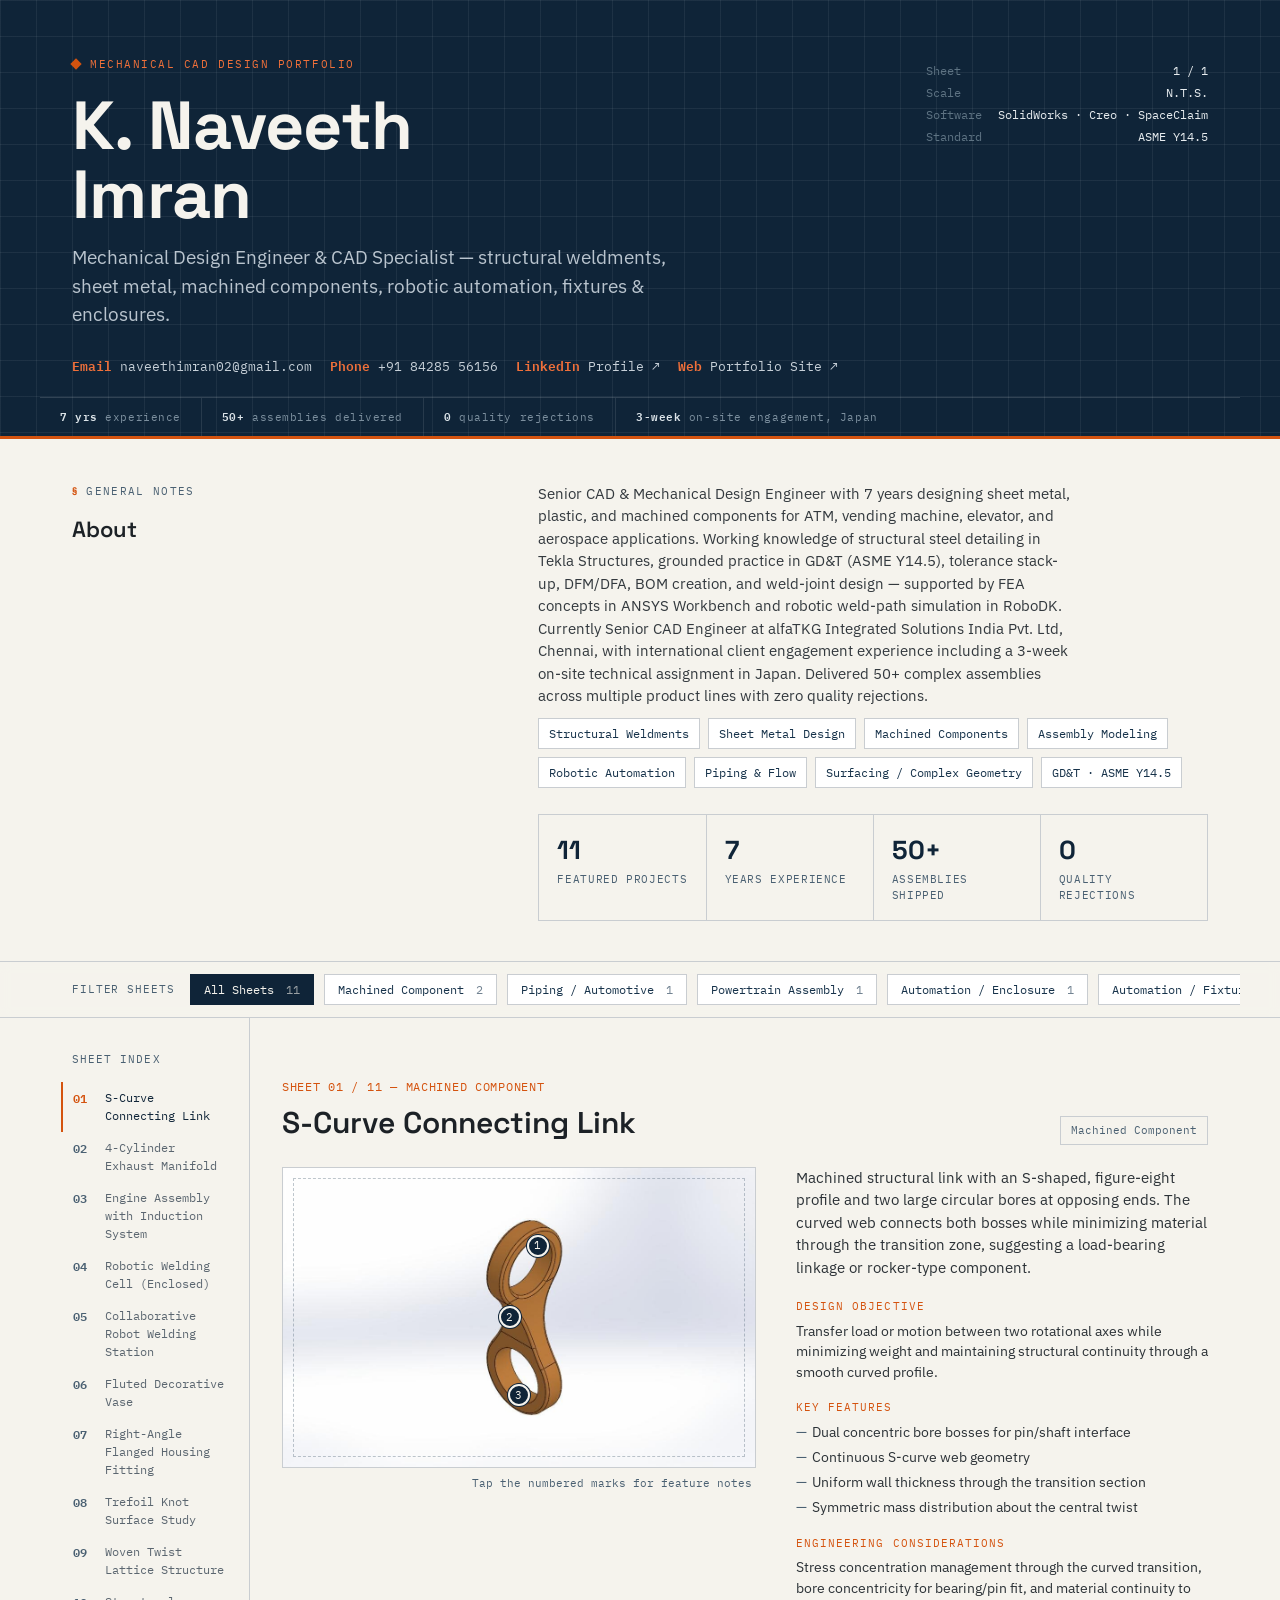
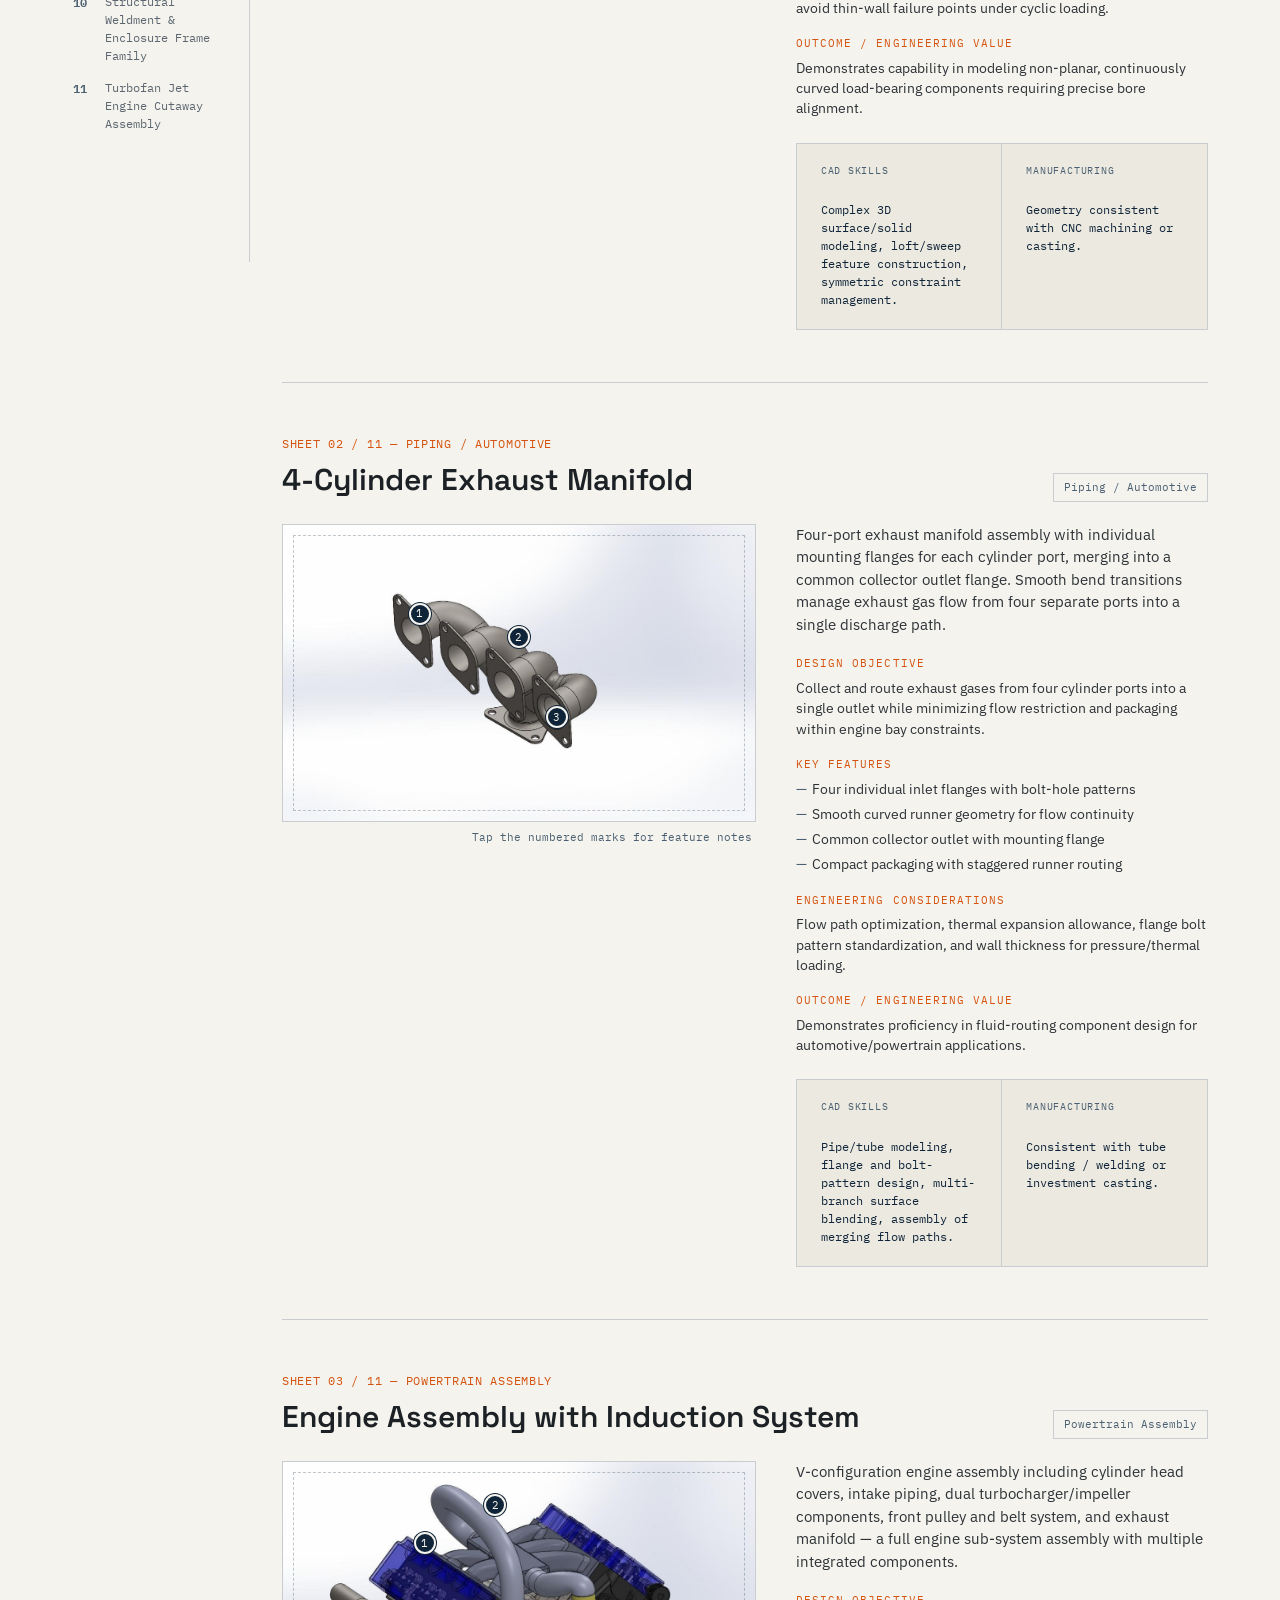
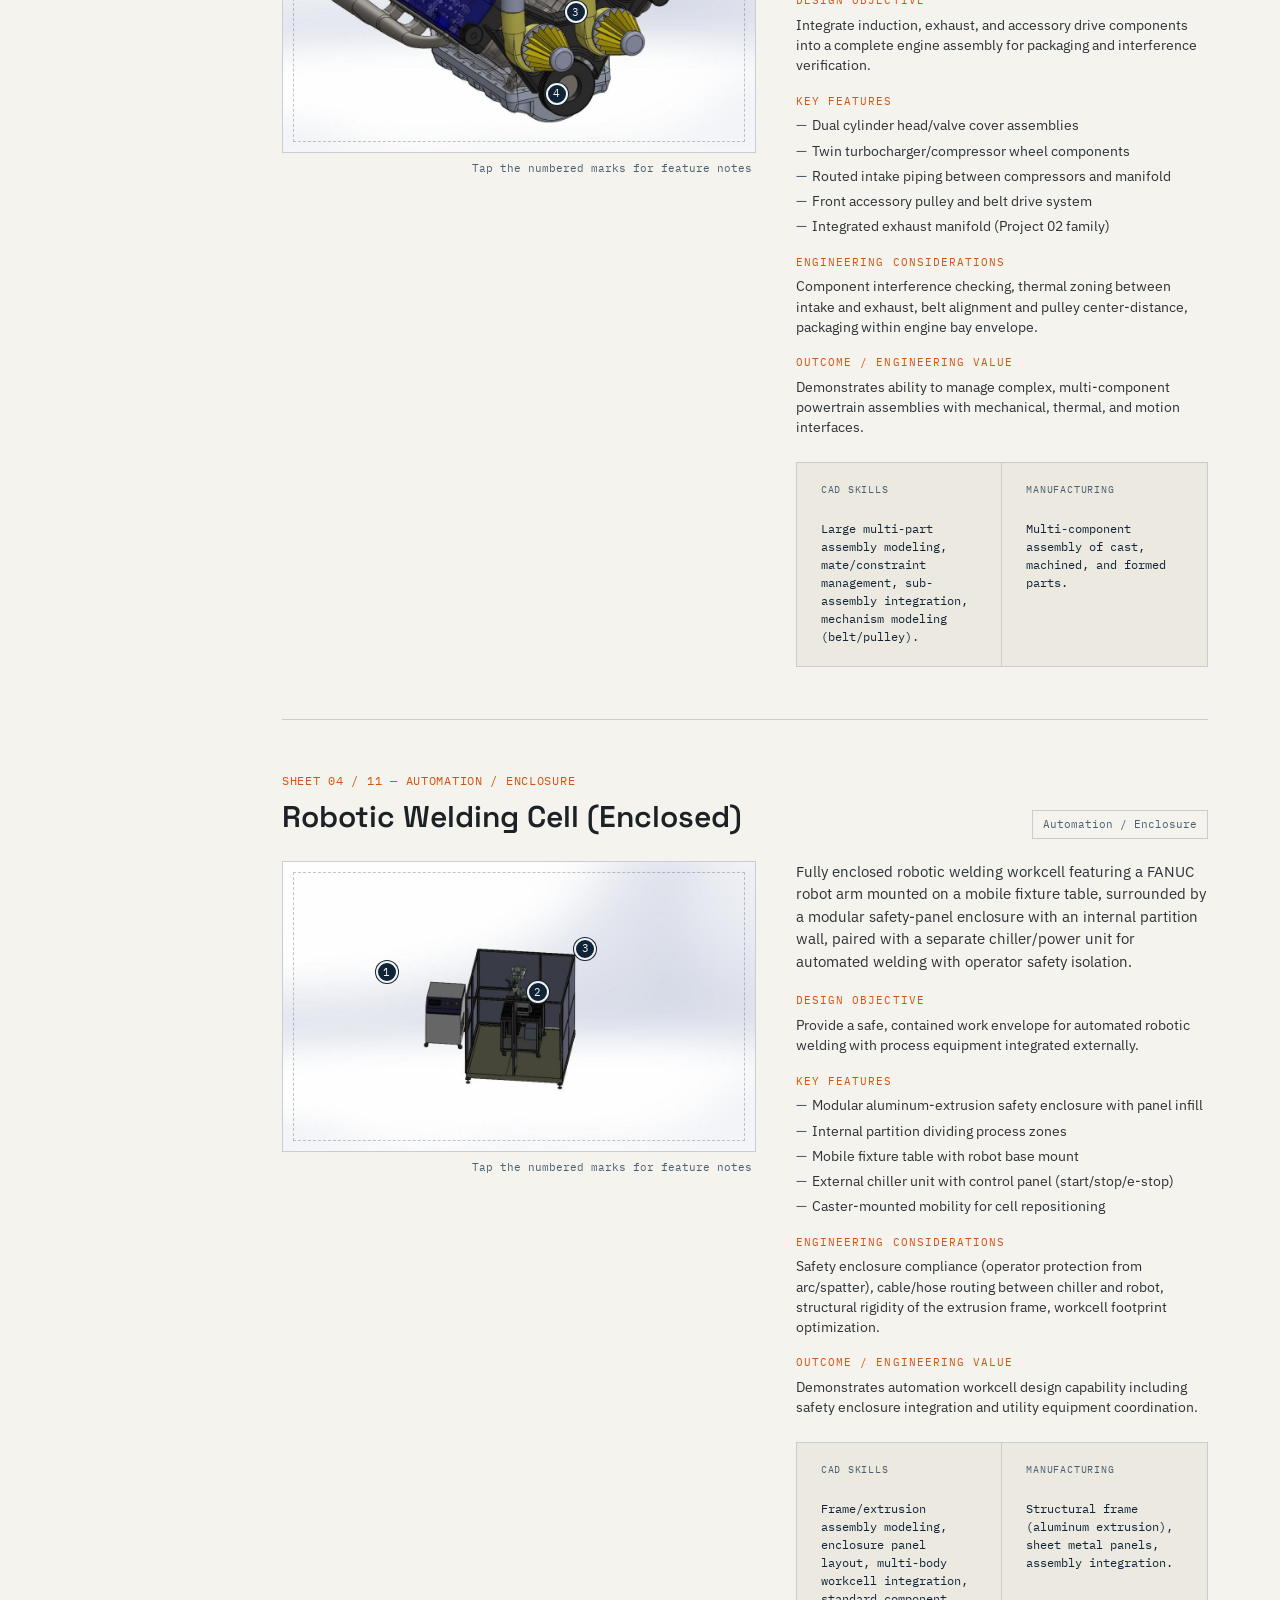
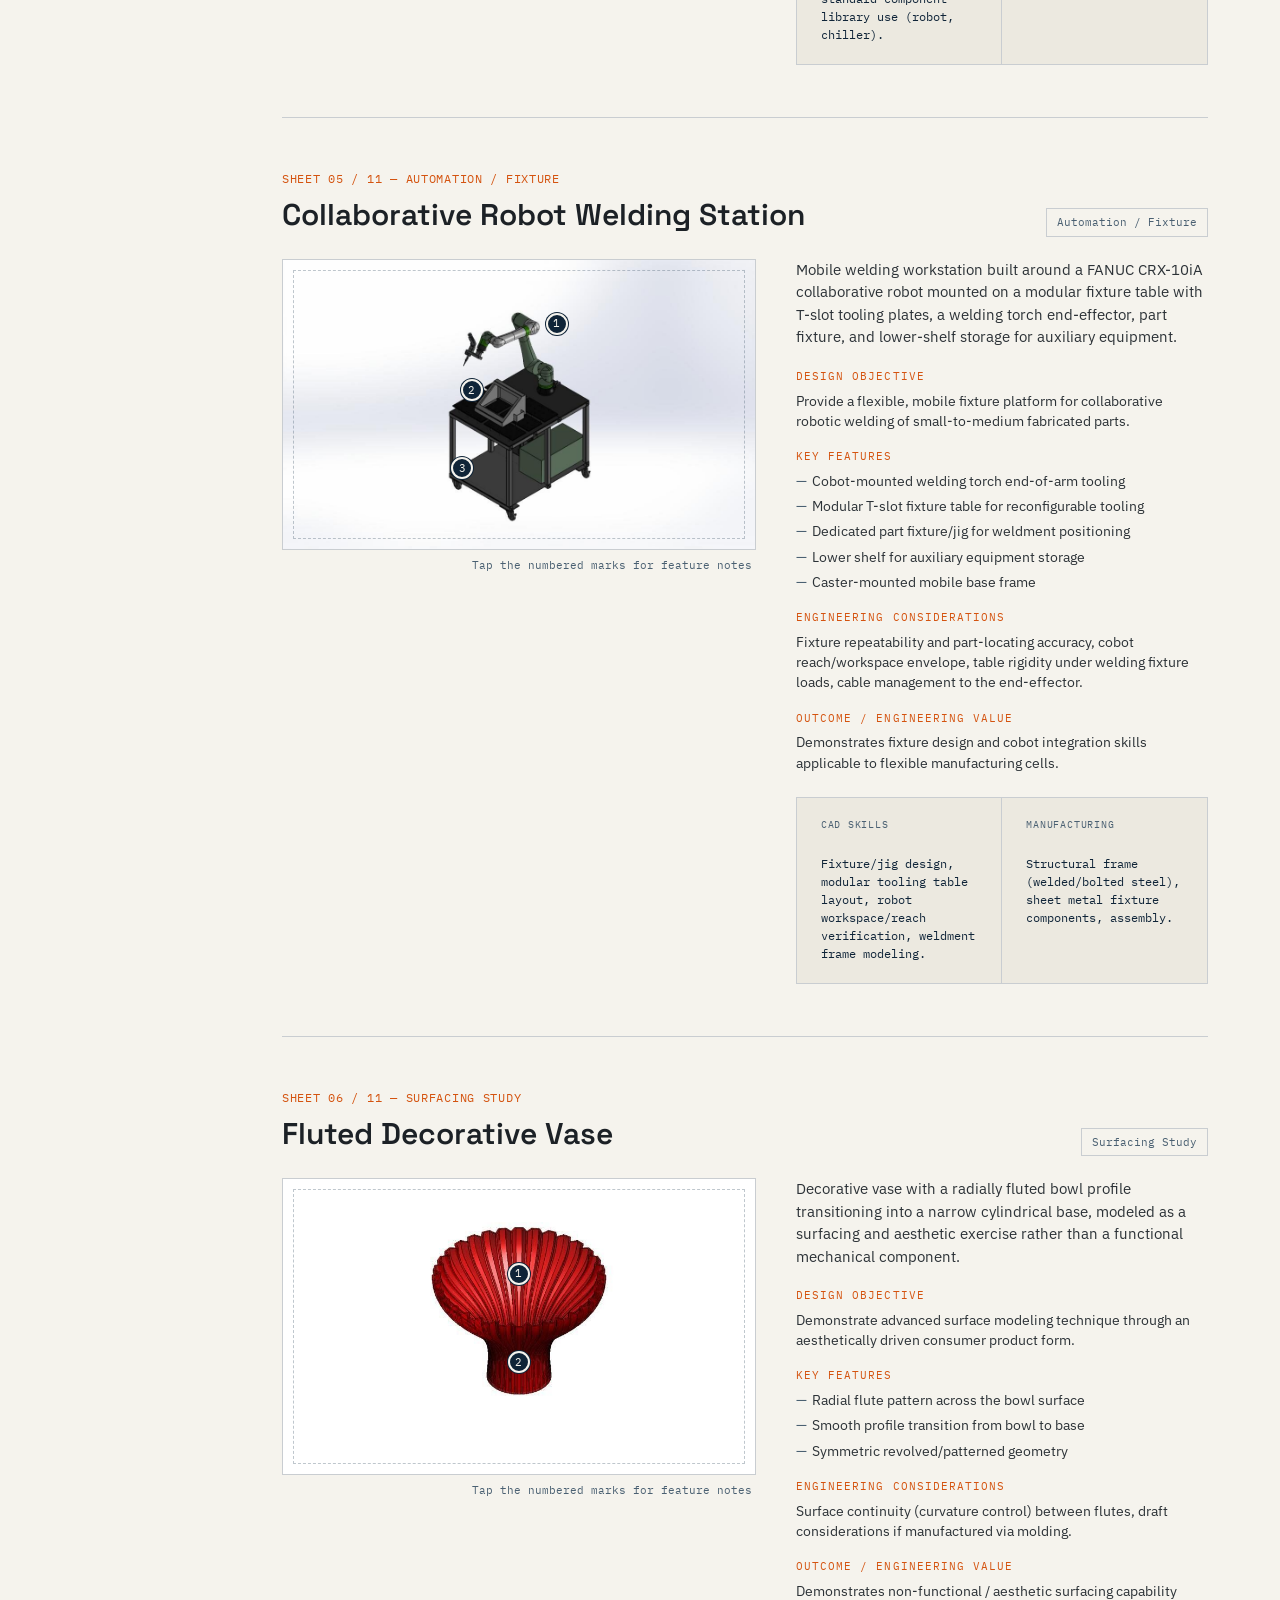
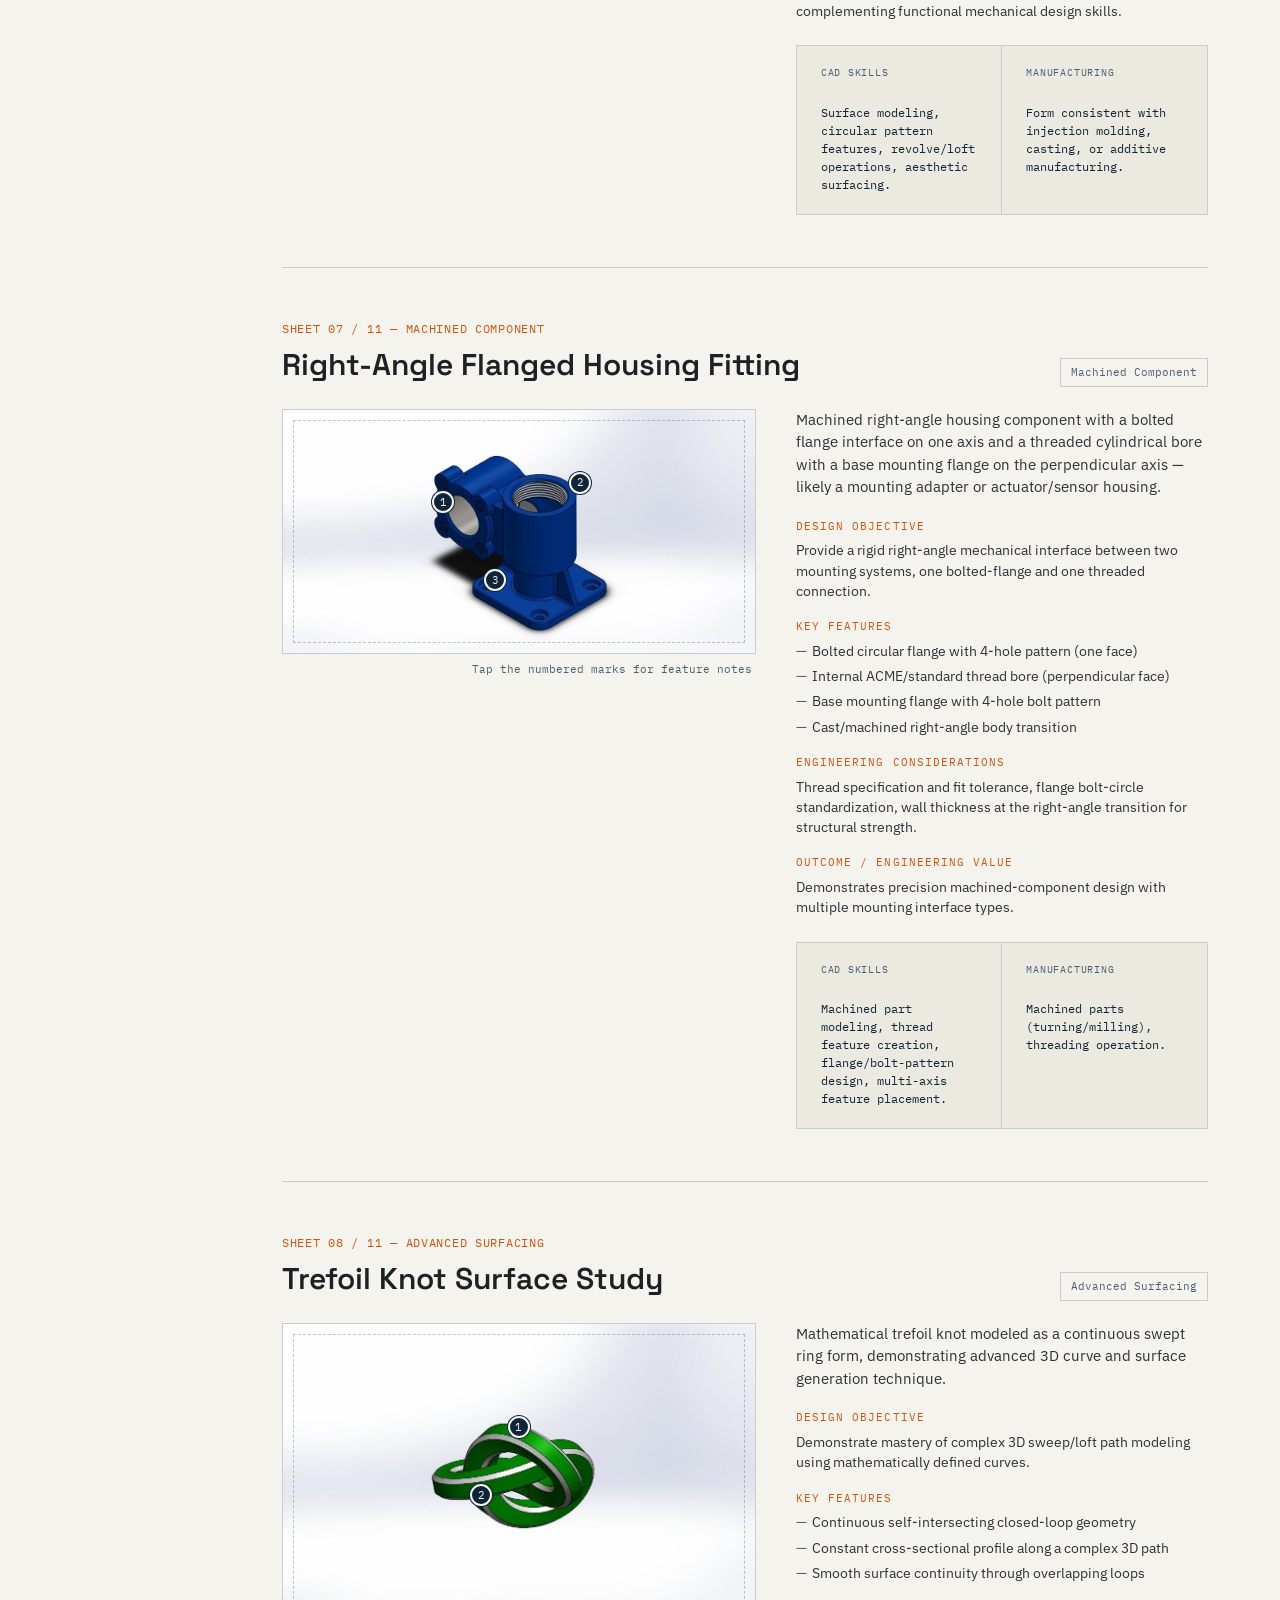
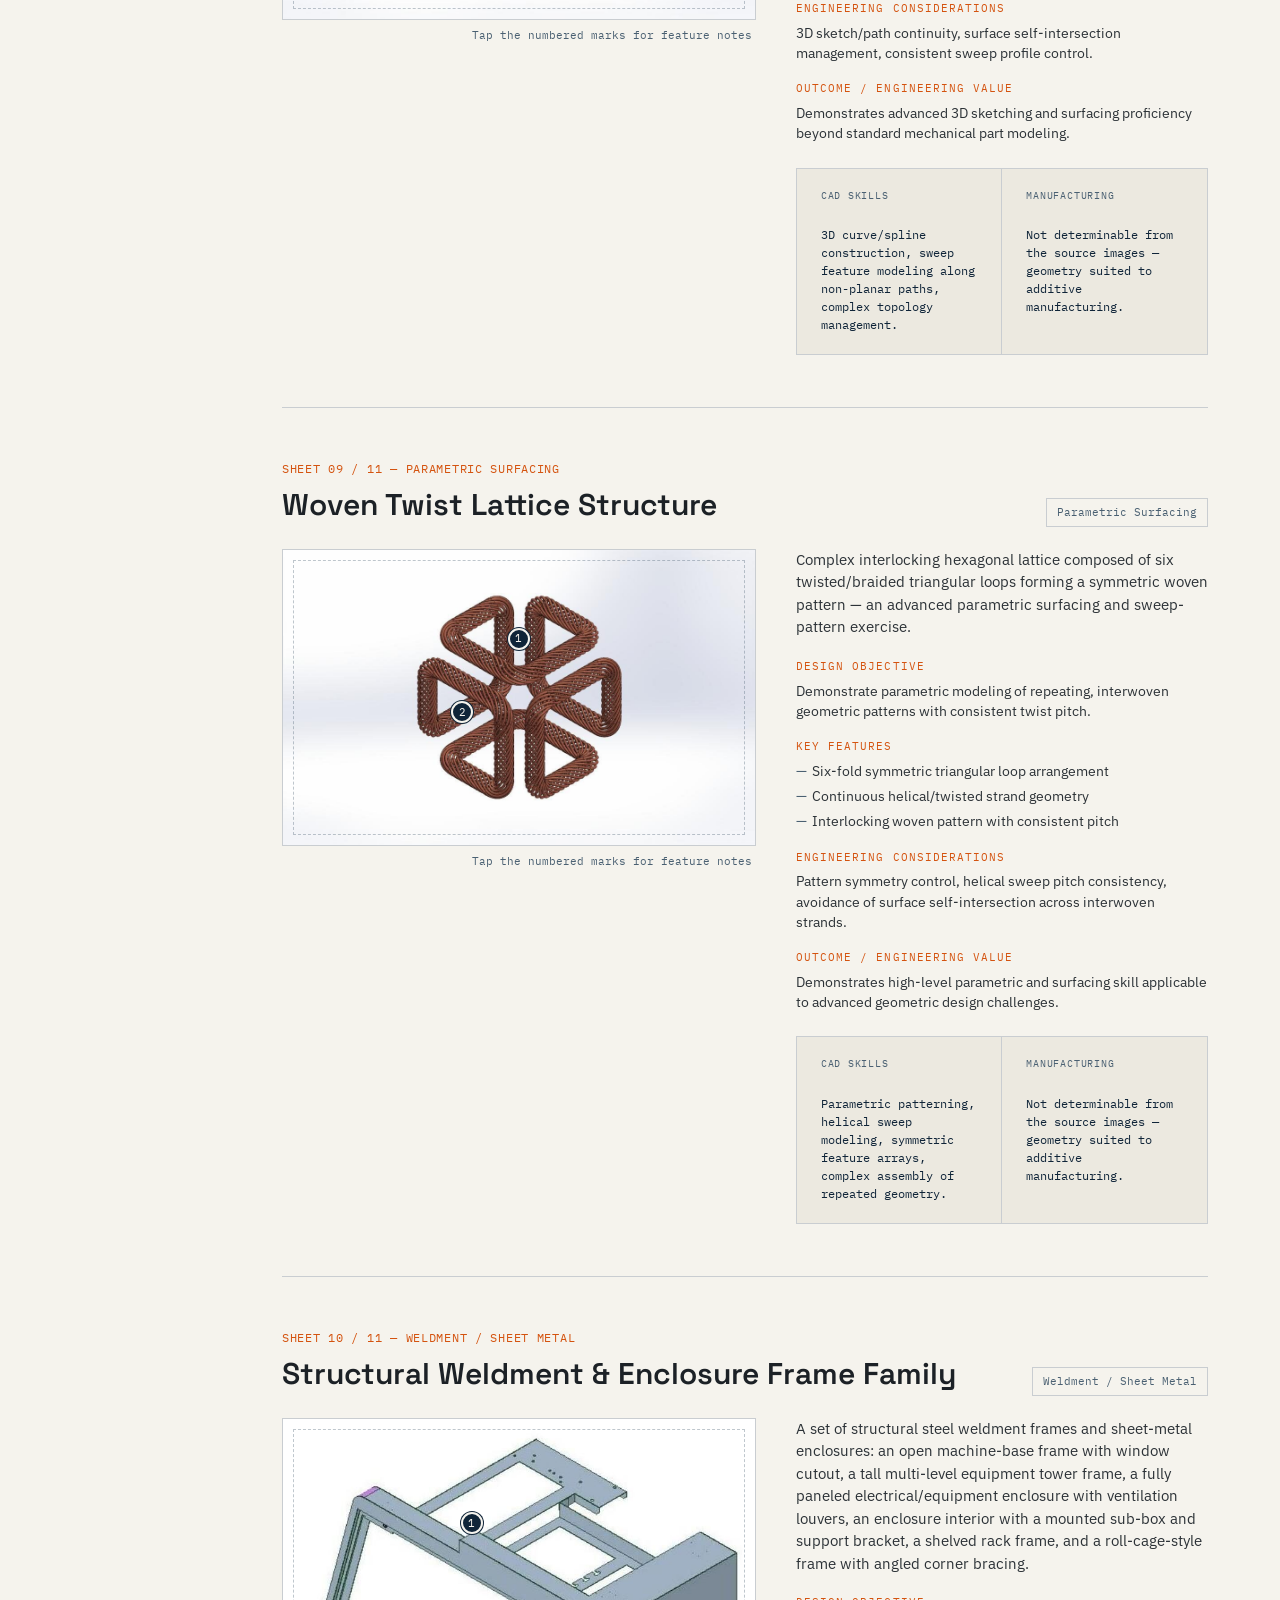
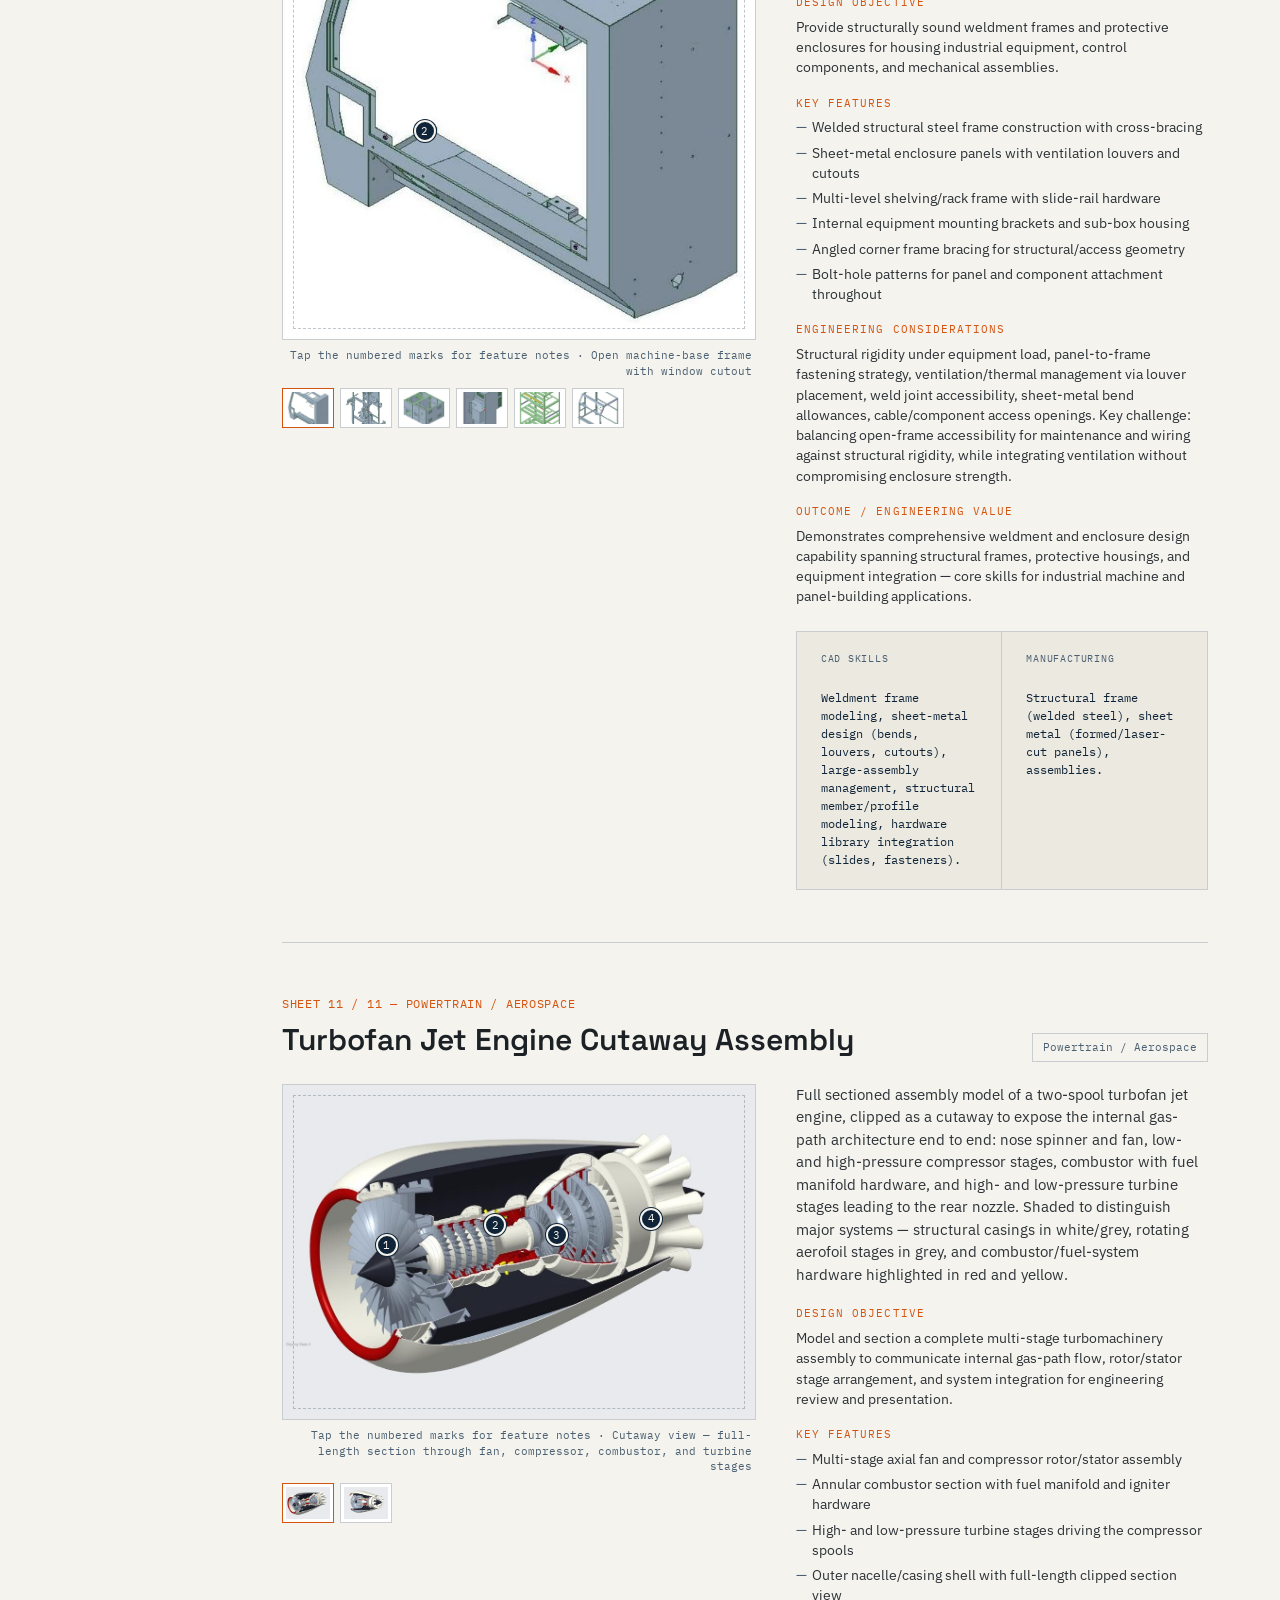
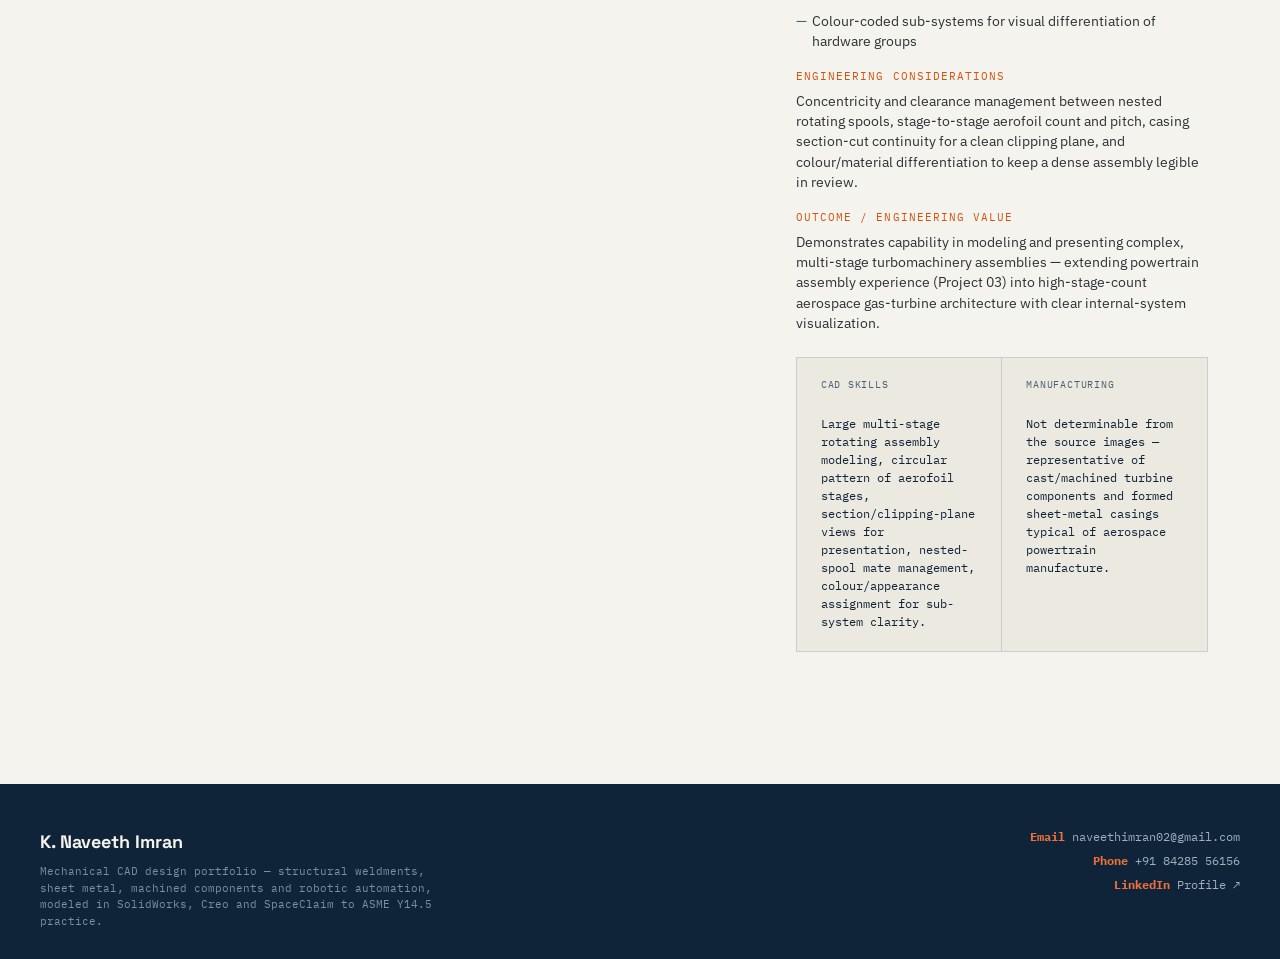
==== index.html @ 86871fe2 "test" ====
<!DOCTYPE html>
<html lang="en">
<head>
<meta charset="UTF-8">
<meta name="viewport" content="width=device-width, initial-scale=1.0">
<title>K. Naveeth Imran — Mechanical CAD Design Portfolio</title>
<link rel="preconnect" href="https://fonts.googleapis.com">
<link rel="preconnect" href="https://fonts.gstatic.com" crossorigin>
<link href="https://fonts.googleapis.com/css2?family=Space+Grotesk:wght@400;500;600;700&family=IBM+Plex+Sans:wght@400;500;600&family=IBM+Plex+Mono:wght@400;500;600&display=swap" rel="stylesheet">
<style>
:root{
  --navy:#0F2438;
  --navy-2:#16324A;
  --paper:#F5F3ED;
  --paper-2:#ECE9E0;
  --steel:#4A6072;
  --orange:#D4530F;
  --orange-2:#F0703A;
  --ink:#1C2126;
  --grid:#C9CDD1;
  --grid-dark:rgba(224,232,240,0.10);
  --white:#FFFFFF;
  --display: 'Space Grotesk', sans-serif;
  --body: 'IBM Plex Sans', sans-serif;
  --mono: 'IBM Plex Mono', monospace;
}
*{box-sizing:border-box;margin:0;padding:0;}
html{scroll-behavior:smooth;}
@media (prefers-reduced-motion: reduce){
  html{scroll-behavior:auto;}
  *{animation-duration:0.001ms !important; animation-iteration-count:1 !important; transition-duration:0.001ms !important;}
}
body{
  font-family:var(--body);
  background:var(--paper);
  color:var(--ink);
  line-height:1.5;
  -webkit-font-smoothing:antialiased;
}
a{color:inherit;}
img{display:block;max-width:100%;}
:focus-visible{outline:2px solid var(--orange);outline-offset:2px;}

/* ---------- utility ---------- */
.mono{font-family:var(--mono);}
.wrap{max-width:1200px;margin:0 auto;padding:0 32px;}
@media (max-width:640px){.wrap{padding:0 18px;}}

/* ---------- top title block ---------- */
.titleblock{
  background:var(--navy);
  color:var(--paper);
  position:relative;
  overflow:hidden;
  border-bottom:3px solid var(--orange);
}
.titleblock::before{
  content:"";
  position:absolute;inset:0;
  background-image:
    linear-gradient(var(--grid-dark) 1px, transparent 1px),
    linear-gradient(90deg, var(--grid-dark) 1px, transparent 1px);
  background-size:36px 36px;
  opacity:0.7;
  pointer-events:none;
}
.titleblock-inner{
  position:relative;
  padding:56px 32px 0;
  max-width:1200px;
  margin:0 auto;
}
.tb-top{
  display:flex;
  justify-content:space-between;
  align-items:flex-start;
  gap:24px;
  flex-wrap:wrap;
}
.tb-eyebrow{
  font-family:var(--mono);
  font-size:11px;
  letter-spacing:0.14em;
  text-transform:uppercase;
  color:var(--orange-2);
  margin-bottom:18px;
  display:flex;
  align-items:center;
  gap:10px;
}
.tb-eyebrow::before{
  content:"";
  width:8px;height:8px;
  background:var(--orange);
  display:inline-block;
  transform:rotate(45deg);
}
.tb-name{
  font-family:var(--display);
  font-weight:700;
  font-size:clamp(38px, 6vw, 68px);
  line-height:1.02;
  letter-spacing:-0.01em;
}
.tb-role{
  font-family:var(--body);
  font-size:clamp(15px,2vw,19px);
  color:#B9C4CE;
  margin-top:14px;
  max-width:640px;
}
.tb-meta{
  font-family:var(--mono);
  font-size:12px;
  color:#8FA1AF;
  display:grid;
  grid-template-columns:auto auto;
  gap:4px 16px;
  padding-top:6px;
  min-width:230px;
}
.tb-meta dt{color:#5E7383;}
.tb-meta dd{color:#E7ECEF;text-align:right;}
.tb-contacts{
  display:flex;
  gap:18px;
  flex-wrap:wrap;
  margin-top:28px;
  font-family:var(--mono);
  font-size:12.5px;
  color:#C7D0D8;
  padding-bottom:22px;
}
.tb-contacts span{white-space:nowrap;}
.tb-contacts b{color:var(--orange-2);font-weight:600;}

.tb-strip{
  position:relative;
  border-top:1px solid rgba(255,255,255,0.14);
  display:flex;
  font-family:var(--mono);
  font-size:11px;
  letter-spacing:0.05em;
  color:#7C8F9E;
}
.tb-strip div{
  padding:10px 20px;
  border-right:1px solid rgba(255,255,255,0.1);
}
.tb-strip div:last-child{border-right:none;}
.tb-strip b{color:#DCE4E9;font-weight:600;}
@media (max-width:640px){
  .tb-strip{flex-wrap:wrap;}
  .tb-strip div{width:50%;border-right:none;border-bottom:1px solid rgba(255,255,255,0.1);padding:10px 0 10px 20px;}
}
@media (max-width:640px){
  .tb-top{flex-direction:column;}
  .tb-meta{grid-template-columns:auto 1fr;min-width:0;width:100%;}
}

/* ---------- about / summary sheet ---------- */
.summary{
  background:var(--paper);
  border-bottom:1px solid var(--grid);
  position:relative;
}
.summary-inner{
  max-width:1200px;margin:0 auto;padding:44px 32px 40px;
  display:grid;
  grid-template-columns:1fr 1.6fr;
  gap:48px;
}
@media (max-width:840px){.summary-inner{grid-template-columns:1fr;gap:24px;}}
.sheet-label{
  font-family:var(--mono);
  font-size:11px;
  letter-spacing:0.12em;
  text-transform:uppercase;
  color:var(--steel);
  display:flex;align-items:center;gap:8px;
  margin-bottom:14px;
}
.sheet-label::before{content:"§";color:var(--orange);font-weight:700;font-family:var(--display);}
.summary h2{
  font-family:var(--display);
  font-size:22px;
  font-weight:600;
  margin-bottom:2px;
}
.summary p{
  color:#33393E;
  font-size:15px;
  max-width:60ch;
}
.stats-strip{
  display:grid;
  grid-template-columns:repeat(4,1fr);
  gap:1px;
  background:var(--grid);
  border:1px solid var(--grid);
  margin-top:26px;
}
@media (max-width:640px){.stats-strip{grid-template-columns:repeat(2,1fr);}}
.stat{
  background:var(--paper);
  padding:16px 18px;
}
.stat .num{
  font-family:var(--display);
  font-size:26px;
  font-weight:700;
  color:var(--navy);
}
.stat .lbl{
  font-family:var(--mono);
  font-size:10.5px;
  letter-spacing:0.06em;
  text-transform:uppercase;
  color:var(--steel);
  margin-top:2px;
}

/* ---------- skills index ---------- */
.skillset{
  display:flex;flex-wrap:wrap;gap:8px;
  margin-top:10px;
}
.skillset span{
  font-family:var(--mono);
  font-size:11.5px;
  padding:6px 10px;
  border:1px solid var(--grid);
  color:var(--navy-2);
  background:var(--white);
}

/* ---------- filter / index rail ---------- */
.indexbar{
  position:sticky;
  top:0;
  z-index:50;
  background:rgba(245,243,237,0.92);
  backdrop-filter:blur(6px);
  border-bottom:1px solid var(--grid);
}
.indexbar-inner{
  max-width:1200px;margin:0 auto;padding:12px 32px;
  display:flex;align-items:center;gap:10px;
  overflow-x:auto;
  scrollbar-width:none;
}
.indexbar-inner::-webkit-scrollbar{display:none;}
.filter-label{
  font-family:var(--mono);font-size:11px;color:var(--steel);
  letter-spacing:0.08em;text-transform:uppercase;
  white-space:nowrap;padding-right:6px;
}
.chip{
  font-family:var(--mono);
  font-size:12px;
  padding:7px 13px;
  border:1px solid var(--grid);
  background:var(--white);
  color:var(--navy-2);
  cursor:pointer;
  white-space:nowrap;
  transition:background 0.15s, color 0.15s, border-color 0.15s;
}
.chip:hover{border-color:var(--steel);}
.chip.active{
  background:var(--navy);
  color:var(--paper);
  border-color:var(--navy);
}
.chip .n{opacity:0.6;margin-left:5px;}

/* ---------- sheet index nav (side, desktop) ---------- */
.layout{
  max-width:1200px;margin:0 auto;
  display:grid;
  grid-template-columns:210px 1fr;
  gap:0;
  align-items:start;
}
@media (max-width:900px){.layout{grid-template-columns:1fr;}}
.railnav{
  position:sticky;
  top:56px;
  padding:34px 20px 40px 32px;
  border-right:1px solid var(--grid);
  height:calc(100vh - 56px);
  overflow-y:auto;
}
@media (max-width:900px){.railnav{display:none;}}
.railnav-title{
  font-family:var(--mono);font-size:10.5px;color:var(--steel);
  letter-spacing:0.1em;text-transform:uppercase;margin-bottom:14px;
}
.railnav a{
  display:flex;gap:10px;
  font-family:var(--mono);
  font-size:12px;
  color:#5B6670;
  padding:7px 0;
  text-decoration:none;
  border-left:2px solid transparent;
  padding-left:10px;
  margin-left:-11px;
  transition:color 0.15s, border-color 0.15s;
}
.railnav a b{color:var(--steel);font-weight:600;min-width:22px;}
.railnav a:hover, .railnav a.active{
  color:var(--navy);
  border-left-color:var(--orange);
}
.railnav a.active b{color:var(--orange);}

/* ---------- project sheets ---------- */
.sheets{padding:8px 32px 80px;}
@media (max-width:640px){.sheets{padding:8px 18px 60px;}}
.sheet{
  padding:52px 0;
  border-bottom:1px solid var(--grid);
  scroll-margin-top:70px;
}
.sheet:last-child{border-bottom:none;}
.sheet-head{
  display:flex;
  justify-content:space-between;
  align-items:flex-end;
  gap:20px;
  margin-bottom:22px;
  flex-wrap:wrap;
}
.sheet-num{
  font-family:var(--mono);
  font-size:12px;
  color:var(--orange);
  letter-spacing:0.06em;
}
.sheet-title{
  font-family:var(--display);
  font-weight:600;
  font-size:clamp(22px,3vw,30px);
  margin-top:4px;
}
.sheet-cat{
  font-family:var(--mono);
  font-size:11px;
  color:var(--steel);
  border:1px solid var(--grid);
  padding:5px 10px;
  white-space:nowrap;
}

.sheet-grid{
  display:grid;
  grid-template-columns:1.15fr 1fr;
  gap:40px;
}
@media (max-width:900px){.sheet-grid{grid-template-columns:1fr;gap:26px;}}

/* image / callout stage */
.stage{
  position:relative;
  background:linear-gradient(180deg,#EFEDE6,#E6E3D9);
  border:1px solid var(--grid);
}
.stage-imgwrap{
  position:relative;
  width:100%;
}
.stage img{
  width:100%;
  height:auto;
  display:block;
}
.stage-frame{
  position:absolute;inset:10px;
  border:1px dashed rgba(74,96,114,0.35);
  pointer-events:none;
}
.callout{
  position:absolute;
  width:22px;height:22px;
  border-radius:50%;
  background:var(--navy);
  color:var(--paper);
  font-family:var(--mono);
  font-size:11px;
  display:flex;align-items:center;justify-content:center;
  cursor:pointer;
  border:2px solid var(--paper);
  box-shadow:0 0 0 1px var(--navy);
  transform:translate(-50%,-50%);
  transition:background 0.15s, transform 0.15s;
  z-index:3;
}
.callout:hover, .callout.active{
  background:var(--orange);
  box-shadow:0 0 0 1px var(--orange);
  transform:translate(-50%,-50%) scale(1.12);
}
.callout-note{
  position:absolute;
  max-width:220px;
  background:var(--navy);
  color:var(--paper);
  font-family:var(--mono);
  font-size:11.5px;
  line-height:1.45;
  padding:10px 12px;
  border-left:3px solid var(--orange);
  z-index:4;
  opacity:0;
  transform:translateY(4px);
  pointer-events:none;
  transition:opacity 0.15s, transform 0.15s;
  box-shadow:0 6px 18px rgba(0,0,0,0.25);
}
.callout-note.show{opacity:1;transform:translateY(0);pointer-events:auto;}
.stage-hint{
  font-family:var(--mono);
  font-size:10.5px;
  color:var(--steel);
  padding:8px 4px 0;
  text-align:right;
}

.thumbrow{
  display:flex;gap:6px;margin-top:8px;flex-wrap:wrap;
}
.thumbrow button{
  border:1px solid var(--grid);
  background:var(--white);
  padding:3px;
  cursor:pointer;
  width:52px;height:40px;
  overflow:hidden;
}
.thumbrow button img{width:100%;height:100%;object-fit:cover;}
.thumbrow button.active{border-color:var(--orange);}

/* copy column */
.sheet-copy p.overview{
  font-size:15px;
  color:#2C3237;
  margin-bottom:20px;
}
.field{margin-bottom:18px;}
.field-label{
  font-family:var(--mono);
  font-size:10.5px;
  letter-spacing:0.1em;
  text-transform:uppercase;
  color:var(--orange);
  margin-bottom:6px;
}
.field ul{list-style:none;}
.field li{
  font-size:13.5px;
  padding-left:16px;
  position:relative;
  margin-bottom:5px;
  color:#2C3237;
}
.field li::before{
  content:"—";
  position:absolute;left:0;color:var(--steel);
}
.field p{font-size:13.5px;color:#2C3237;}

.dims{
  display:grid;
  grid-template-columns:1fr 1fr;
  gap:1px;
  background:var(--grid);
  border:1px solid var(--grid);
  margin-top:24px;
}
.dims div{
  background:var(--paper-2);
  padding:10px 12px;
}
.dims .k{
  font-family:var(--mono);font-size:9.5px;letter-spacing:0.08em;
  text-transform:uppercase;color:var(--steel);
}
.dims .v{
  font-family:var(--mono);font-size:12px;color:var(--navy);margin-top:3px;
}

/* ---------- footer ---------- */
footer{
  background:var(--navy);
  color:#9FB0BC;
  padding:44px 32px 30px;
}
.footer-inner{
  max-width:1200px;margin:0 auto;
  display:flex;justify-content:space-between;flex-wrap:wrap;gap:20px;
}
.footer-inner .fmark{
  font-family:var(--display);font-weight:700;color:var(--paper);font-size:18px;
}
.footer-inner .fnote{
  font-family:var(--mono);font-size:11px;max-width:420px;color:#7C8F9E;
  margin-top:8px;
}
.footer-contacts{
  font-family:var(--mono);font-size:12px;
  display:flex;flex-direction:column;gap:6px;
  text-align:right;
}
@media (max-width:640px){.footer-contacts{text-align:left;}}
.footer-contacts b{color:var(--orange-2);}

/* revision-mark badges used sparingly */
.badge-count{
  font-family:var(--mono);
  font-size:10px;
  color:var(--steel);
}
</style>
</head>
<body>

<!-- ============ TITLE BLOCK ============ -->
<header class="titleblock">
  <div class="titleblock-inner">
    <div class="tb-top">
      <div>
        <div class="tb-eyebrow">Mechanical CAD Design Portfolio</div>
        <h1 class="tb-name">K. Naveeth<br>Imran</h1>
        <p class="tb-role">Mechanical Design Engineer &amp; CAD Specialist — structural weldments, sheet metal, machined components, robotic automation, fixtures &amp; enclosures.</p>
      </div>
      <dl class="tb-meta">
        <dt>Sheet</dt><dd>1 / 1</dd>
        <dt>Scale</dt><dd>N.T.S.</dd>
        <dt>Software</dt><dd>SolidWorks · Creo · SpaceClaim</dd>
        <dt>Standard</dt><dd>ASME Y14.5</dd>
      </dl>
    </div>
    <div class="tb-contacts">
      <span><b>Email</b> naveethimran02@gmail.com</span>
      <span><b>Phone</b> +91 84285 56156</span>
      <span><b>LinkedIn</b> Profile ↗</span>
      <span><b>Web</b> Portfolio Site ↗</span>
    </div>
  </div>
  <div class="tb-strip wrap" style="max-width:1200px;padding-left:0;padding-right:0;">
    <div><b>7 yrs</b> experience</div>
    <div><b>50+</b> assemblies delivered</div>
    <div><b>0</b> quality rejections</div>
    <div><b>3-week</b> on-site engagement, Japan</div>
  </div>
</header>

<!-- ============ SUMMARY SHEET ============ -->
<section class="summary">
  <div class="summary-inner">
    <div>
      <div class="sheet-label">General Notes</div>
      <h2>About</h2>
    </div>
    <div>
      <p>Senior CAD &amp; Mechanical Design Engineer with 7 years designing sheet metal, plastic, and machined components for ATM, vending machine, elevator, and aerospace applications. Working knowledge of structural steel detailing in Tekla Structures, grounded practice in GD&amp;T (ASME Y14.5), tolerance stack-up, DFM/DFA, BOM creation, and weld-joint design — supported by FEA concepts in ANSYS Workbench and robotic weld-path simulation in RoboDK. Currently Senior CAD Engineer at alfaTKG Integrated Solutions India Pvt. Ltd, Chennai, with international client engagement experience including a 3-week on-site technical assignment in Japan. Delivered 50+ complex assemblies across multiple product lines with zero quality rejections.</p>
      <div class="skillset">
        <span>Structural Weldments</span>
        <span>Sheet Metal Design</span>
        <span>Machined Components</span>
        <span>Assembly Modeling</span>
        <span>Robotic Automation</span>
        <span>Piping &amp; Flow</span>
        <span>Surfacing / Complex Geometry</span>
        <span>GD&amp;T · ASME Y14.5</span>
      </div>
      <div class="stats-strip">
        <div class="stat"><div class="num">11</div><div class="lbl">Featured Projects</div></div>
        <div class="stat"><div class="num">7</div><div class="lbl">Years Experience</div></div>
        <div class="stat"><div class="num">50+</div><div class="lbl">Assemblies Shipped</div></div>
        <div class="stat"><div class="num">0</div><div class="lbl">Quality Rejections</div></div>
      </div>
    </div>
  </div>
</section>

<!-- ============ FILTER BAR ============ -->
<div class="indexbar">
  <div class="indexbar-inner" id="filterBar">
    <span class="filter-label">Filter sheets</span>
    <!-- chips injected by JS -->
  </div>
</div>

<!-- ============ MAIN LAYOUT ============ -->
<div class="layout">
  <nav class="railnav" id="railnav">
    <div class="railnav-title">Sheet Index</div>
    <!-- links injected by JS -->
  </nav>

  <main class="sheets" id="sheets">
    <!-- project sheets injected by JS -->
  </main>
</div>

<!-- ============ FOOTER ============ -->
<footer>
  <div class="footer-inner">
    <div>
      <div class="fmark">K. Naveeth Imran</div>
      <div class="fnote">Mechanical CAD design portfolio — structural weldments, sheet metal, machined components and robotic automation, modeled in SolidWorks, Creo and SpaceClaim to ASME Y14.5 practice.</div>
    </div>
    <div class="footer-contacts">
      <span><b>Email</b> naveethimran02@gmail.com</span>
      <span><b>Phone</b> +91 84285 56156</span>
      <span><b>LinkedIn</b> Profile ↗</span>
    </div>
  </div>
</footer>

<script id="app-data" type="application/json">{"projects": [{"id": "scurve", "num": "01", "title": "S-Curve Connecting Link", "cat": "Machined Component", "images": ["p1-scurve"], "overview": "Machined structural link with an S-shaped, figure-eight profile and two large circular bores at opposing ends. The curved web connects both bosses while minimizing material through the transition zone, suggesting a load-bearing linkage or rocker-type component.", "objective": "Transfer load or motion between two rotational axes while minimizing weight and maintaining structural continuity through a smooth curved profile.", "features": ["Dual concentric bore bosses for pin/shaft interface", "Continuous S-curve web geometry", "Uniform wall thickness through the transition section", "Symmetric mass distribution about the central twist"], "considerations": "Stress concentration management through the curved transition, bore concentricity for bearing/pin fit, and material continuity to avoid thin-wall failure points under cyclic loading.", "cadskills": "Complex 3D surface/solid modeling, loft/sweep feature construction, symmetric constraint management.", "manufacturing": "Geometry consistent with CNC machining or casting.", "outcome": "Demonstrates capability in modeling non-planar, continuously curved load-bearing components requiring precise bore alignment.", "callouts": [{"x": 54, "y": 26, "t": "Upper bore boss \u2014 pin/shaft interface"}, {"x": 48, "y": 50, "t": "S-curve web transition, uniform wall section"}, {"x": 50, "y": 76, "t": "Lower bore boss, concentric with upper"}]}, {"id": "manifold", "num": "02", "title": "4-Cylinder Exhaust Manifold", "cat": "Piping / Automotive", "images": ["p2-manifold"], "overview": "Four-port exhaust manifold assembly with individual mounting flanges for each cylinder port, merging into a common collector outlet flange. Smooth bend transitions manage exhaust gas flow from four separate ports into a single discharge path.", "objective": "Collect and route exhaust gases from four cylinder ports into a single outlet while minimizing flow restriction and packaging within engine bay constraints.", "features": ["Four individual inlet flanges with bolt-hole patterns", "Smooth curved runner geometry for flow continuity", "Common collector outlet with mounting flange", "Compact packaging with staggered runner routing"], "considerations": "Flow path optimization, thermal expansion allowance, flange bolt pattern standardization, and wall thickness for pressure/thermal loading.", "cadskills": "Pipe/tube modeling, flange and bolt-pattern design, multi-branch surface blending, assembly of merging flow paths.", "manufacturing": "Consistent with tube bending / welding or investment casting.", "outcome": "Demonstrates proficiency in fluid-routing component design for automotive/powertrain applications.", "callouts": [{"x": 29, "y": 30, "t": "Cylinder 1 inlet flange, 2-bolt pattern"}, {"x": 50, "y": 38, "t": "Staggered runner routing, smooth bend radii"}, {"x": 58, "y": 65, "t": "Common collector outlet, base mounting flange"}]}, {"id": "engine", "num": "03", "title": "Engine Assembly with Induction System", "cat": "Powertrain Assembly", "images": ["p3-engine"], "overview": "V-configuration engine assembly including cylinder head covers, intake piping, dual turbocharger/impeller components, front pulley and belt system, and exhaust manifold \u2014 a full engine sub-system assembly with multiple integrated components.", "objective": "Integrate induction, exhaust, and accessory drive components into a complete engine assembly for packaging and interference verification.", "features": ["Dual cylinder head/valve cover assemblies", "Twin turbocharger/compressor wheel components", "Routed intake piping between compressors and manifold", "Front accessory pulley and belt drive system", "Integrated exhaust manifold (Project 02 family)"], "considerations": "Component interference checking, thermal zoning between intake and exhaust, belt alignment and pulley center-distance, packaging within engine bay envelope.", "cadskills": "Large multi-part assembly modeling, mate/constraint management, sub-assembly integration, mechanism modeling (belt/pulley).", "manufacturing": "Multi-component assembly of cast, machined, and formed parts.", "outcome": "Demonstrates ability to manage complex, multi-component powertrain assemblies with mechanical, thermal, and motion interfaces.", "callouts": [{"x": 30, "y": 28, "t": "Cylinder head / valve cover assembly"}, {"x": 45, "y": 15, "t": "Intake piping routed to manifold"}, {"x": 62, "y": 52, "t": "Twin turbocharger / compressor wheels"}, {"x": 58, "y": 80, "t": "Front pulley and belt drive"}]}, {"id": "weldcell", "num": "04", "title": "Robotic Welding Cell (Enclosed)", "cat": "Automation / Enclosure", "images": ["p4-weldcell"], "overview": "Fully enclosed robotic welding workcell featuring a FANUC robot arm mounted on a mobile fixture table, surrounded by a modular safety-panel enclosure with an internal partition wall, paired with a separate chiller/power unit for automated welding with operator safety isolation.", "objective": "Provide a safe, contained work envelope for automated robotic welding with process equipment integrated externally.", "features": ["Modular aluminum-extrusion safety enclosure with panel infill", "Internal partition dividing process zones", "Mobile fixture table with robot base mount", "External chiller unit with control panel (start/stop/e-stop)", "Caster-mounted mobility for cell repositioning"], "considerations": "Safety enclosure compliance (operator protection from arc/spatter), cable/hose routing between chiller and robot, structural rigidity of the extrusion frame, workcell footprint optimization.", "cadskills": "Frame/extrusion assembly modeling, enclosure panel layout, multi-body workcell integration, standard component library use (robot, chiller).", "manufacturing": "Structural frame (aluminum extrusion), sheet metal panels, assembly integration.", "outcome": "Demonstrates automation workcell design capability including safety enclosure integration and utility equipment coordination.", "callouts": [{"x": 22, "y": 38, "t": "External chiller unit with control panel"}, {"x": 54, "y": 45, "t": "FANUC robot arm on mobile fixture table"}, {"x": 64, "y": 30, "t": "Modular safety-panel enclosure"}]}, {"id": "cobot", "num": "05", "title": "Collaborative Robot Welding Station", "cat": "Automation / Fixture", "images": ["p5-cobot"], "overview": "Mobile welding workstation built around a FANUC CRX-10iA collaborative robot mounted on a modular fixture table with T-slot tooling plates, a welding torch end-effector, part fixture, and lower-shelf storage for auxiliary equipment.", "objective": "Provide a flexible, mobile fixture platform for collaborative robotic welding of small-to-medium fabricated parts.", "features": ["Cobot-mounted welding torch end-of-arm tooling", "Modular T-slot fixture table for reconfigurable tooling", "Dedicated part fixture/jig for weldment positioning", "Lower shelf for auxiliary equipment storage", "Caster-mounted mobile base frame"], "considerations": "Fixture repeatability and part-locating accuracy, cobot reach/workspace envelope, table rigidity under welding fixture loads, cable management to the end-effector.", "cadskills": "Fixture/jig design, modular tooling table layout, robot workspace/reach verification, weldment frame modeling.", "manufacturing": "Structural frame (welded/bolted steel), sheet metal fixture components, assembly.", "outcome": "Demonstrates fixture design and cobot integration skills applicable to flexible manufacturing cells.", "callouts": [{"x": 58, "y": 22, "t": "FANUC CRX-10iA cobot, welding torch tooling"}, {"x": 40, "y": 45, "t": "Modular T-slot fixture table"}, {"x": 38, "y": 72, "t": "Lower shelf, auxiliary equipment storage"}]}, {"id": "vase", "num": "06", "title": "Fluted Decorative Vase", "cat": "Surfacing Study", "images": ["p6-vase"], "overview": "Decorative vase with a radially fluted bowl profile transitioning into a narrow cylindrical base, modeled as a surfacing and aesthetic exercise rather than a functional mechanical component.", "objective": "Demonstrate advanced surface modeling technique through an aesthetically driven consumer product form.", "features": ["Radial flute pattern across the bowl surface", "Smooth profile transition from bowl to base", "Symmetric revolved/patterned geometry"], "considerations": "Surface continuity (curvature control) between flutes, draft considerations if manufactured via molding.", "cadskills": "Surface modeling, circular pattern features, revolve/loft operations, aesthetic surfacing.", "manufacturing": "Form consistent with injection molding, casting, or additive manufacturing.", "outcome": "Demonstrates non-functional / aesthetic surfacing capability complementing functional mechanical design skills.", "callouts": [{"x": 50, "y": 32, "t": "Radial flute pattern, controlled curvature"}, {"x": 50, "y": 62, "t": "Bowl-to-base profile transition"}]}, {"id": "flange", "num": "07", "title": "Right-Angle Flanged Housing Fitting", "cat": "Machined Component", "images": ["p7-flange"], "overview": "Machined right-angle housing component with a bolted flange interface on one axis and a threaded cylindrical bore with a base mounting flange on the perpendicular axis \u2014 likely a mounting adapter or actuator/sensor housing.", "objective": "Provide a rigid right-angle mechanical interface between two mounting systems, one bolted-flange and one threaded connection.", "features": ["Bolted circular flange with 4-hole pattern (one face)", "Internal ACME/standard thread bore (perpendicular face)", "Base mounting flange with 4-hole bolt pattern", "Cast/machined right-angle body transition"], "considerations": "Thread specification and fit tolerance, flange bolt-circle standardization, wall thickness at the right-angle transition for structural strength.", "cadskills": "Machined part modeling, thread feature creation, flange/bolt-pattern design, multi-axis feature placement.", "manufacturing": "Machined parts (turning/milling), threading operation.", "outcome": "Demonstrates precision machined-component design with multiple mounting interface types.", "callouts": [{"x": 34, "y": 38, "t": "Bolted circular flange, 4-hole pattern"}, {"x": 63, "y": 30, "t": "Internal threaded bore, perpendicular face"}, {"x": 45, "y": 70, "t": "Base mounting flange, 4-hole pattern"}]}, {"id": "trefoil", "num": "08", "title": "Trefoil Knot Surface Study", "cat": "Advanced Surfacing", "images": ["p8-trefoil"], "overview": "Mathematical trefoil knot modeled as a continuous swept ring form, demonstrating advanced 3D curve and surface generation technique.", "objective": "Demonstrate mastery of complex 3D sweep/loft path modeling using mathematically defined curves.", "features": ["Continuous self-intersecting closed-loop geometry", "Constant cross-sectional profile along a complex 3D path", "Smooth surface continuity through overlapping loops"], "considerations": "3D sketch/path continuity, surface self-intersection management, consistent sweep profile control.", "cadskills": "3D curve/spline construction, sweep feature modeling along non-planar paths, complex topology management.", "manufacturing": "Not determinable from the source images \u2014 geometry suited to additive manufacturing.", "outcome": "Demonstrates advanced 3D sketching and surfacing proficiency beyond standard mechanical part modeling.", "callouts": [{"x": 50, "y": 35, "t": "Self-intersecting closed-loop path"}, {"x": 42, "y": 58, "t": "Constant cross-section along the sweep"}]}, {"id": "lattice", "num": "09", "title": "Woven Twist Lattice Structure", "cat": "Parametric Surfacing", "images": ["p9-lattice"], "overview": "Complex interlocking hexagonal lattice composed of six twisted/braided triangular loops forming a symmetric woven pattern \u2014 an advanced parametric surfacing and sweep-pattern exercise.", "objective": "Demonstrate parametric modeling of repeating, interwoven geometric patterns with consistent twist pitch.", "features": ["Six-fold symmetric triangular loop arrangement", "Continuous helical/twisted strand geometry", "Interlocking woven pattern with consistent pitch"], "considerations": "Pattern symmetry control, helical sweep pitch consistency, avoidance of surface self-intersection across interwoven strands.", "cadskills": "Parametric patterning, helical sweep modeling, symmetric feature arrays, complex assembly of repeated geometry.", "manufacturing": "Not determinable from the source images \u2014 geometry suited to additive manufacturing.", "outcome": "Demonstrates high-level parametric and surfacing skill applicable to advanced geometric design challenges.", "callouts": [{"x": 50, "y": 30, "t": "Six-fold symmetric loop arrangement"}, {"x": 38, "y": 55, "t": "Interlocking woven strand pattern"}]}, {"id": "frames", "num": "10", "title": "Structural Weldment & Enclosure Frame Family", "cat": "Weldment / Sheet Metal", "images": ["p10a-frame", "p10b-tower", "p10c-enclosure", "p10d-interior", "p10e-rack", "p10f-rollcage"], "imagecaps": ["Open machine-base frame with window cutout", "Tall multi-level equipment tower frame", "Fully paneled electrical/equipment enclosure with ventilation louvers", "Enclosure interior with mounted sub-box and support bracket", "Shelved rack frame with slide-rail hardware", "Roll-cage-style frame with angled corner bracing"], "overview": "A set of structural steel weldment frames and sheet-metal enclosures: an open machine-base frame with window cutout, a tall multi-level equipment tower frame, a fully paneled electrical/equipment enclosure with ventilation louvers, an enclosure interior with a mounted sub-box and support bracket, a shelved rack frame, and a roll-cage-style frame with angled corner bracing.", "objective": "Provide structurally sound weldment frames and protective enclosures for housing industrial equipment, control components, and mechanical assemblies.", "features": ["Welded structural steel frame construction with cross-bracing", "Sheet-metal enclosure panels with ventilation louvers and cutouts", "Multi-level shelving/rack frame with slide-rail hardware", "Internal equipment mounting brackets and sub-box housing", "Angled corner frame bracing for structural/access geometry", "Bolt-hole patterns for panel and component attachment throughout"], "considerations": "Structural rigidity under equipment load, panel-to-frame fastening strategy, ventilation/thermal management via louver placement, weld joint accessibility, sheet-metal bend allowances, cable/component access openings. Key challenge: balancing open-frame accessibility for maintenance and wiring against structural rigidity, while integrating ventilation without compromising enclosure strength.", "cadskills": "Weldment frame modeling, sheet-metal design (bends, louvers, cutouts), large-assembly management, structural member/profile modeling, hardware library integration (slides, fasteners).", "manufacturing": "Structural frame (welded steel), sheet metal (formed/laser-cut panels), assemblies.", "outcome": "Demonstrates comprehensive weldment and enclosure design capability spanning structural frames, protective housings, and equipment integration \u2014 core skills for industrial machine and panel-building applications.", "callouts": [{"x": 40, "y": 20, "t": "Window cutout in open machine-base frame"}, {"x": 30, "y": 60, "t": "Cross-bracing at frame base"}]}, {"id": "turbofan", "num": "11", "title": "Turbofan Jet Engine Cutaway Assembly", "cat": "Powertrain / Aerospace", "images": ["p11a-turbofan1", "p11b-turbofan2"], "imagecaps": ["Cutaway view \u2014 full-length section through fan, compressor, combustor, and turbine stages", "Reverse-angle cutaway \u2014 nose cone, fan blade root fixing, and rear turbine/nozzle detail"], "overview": "Full sectioned assembly model of a two-spool turbofan jet engine, clipped as a cutaway to expose the internal gas-path architecture end to end: nose spinner and fan, low- and high-pressure compressor stages, combustor with fuel manifold hardware, and high- and low-pressure turbine stages leading to the rear nozzle. Shaded to distinguish major systems \u2014 structural casings in white/grey, rotating aerofoil stages in grey, and combustor/fuel-system hardware highlighted in red and yellow.", "objective": "Model and section a complete multi-stage turbomachinery assembly to communicate internal gas-path flow, rotor/stator stage arrangement, and system integration for engineering review and presentation.", "features": ["Multi-stage axial fan and compressor rotor/stator assembly", "Annular combustor section with fuel manifold and igniter hardware", "High- and low-pressure turbine stages driving the compressor spools", "Outer nacelle/casing shell with full-length clipped section view", "Colour-coded sub-systems for visual differentiation of hardware groups"], "considerations": "Concentricity and clearance management between nested rotating spools, stage-to-stage aerofoil count and pitch, casing section-cut continuity for a clean clipping plane, and colour/material differentiation to keep a dense assembly legible in review.", "cadskills": "Large multi-stage rotating assembly modeling, circular pattern of aerofoil stages, section/clipping-plane views for presentation, nested-spool mate management, colour/appearance assignment for sub-system clarity.", "manufacturing": "Not determinable from the source images \u2014 representative of cast/machined turbine components and formed sheet-metal casings typical of aerospace powertrain manufacture.", "outcome": "Demonstrates capability in modeling and presenting complex, multi-stage turbomachinery assemblies \u2014 extending powertrain assembly experience (Project 03) into high-stage-count aerospace gas-turbine architecture with clear internal-system visualization.", "callouts": [{"x": 22, "y": 48, "t": "Fan and nose spinner stage"}, {"x": 45, "y": 42, "t": "Compressor stages, low- and high-pressure"}, {"x": 58, "y": 45, "t": "Annular combustor, fuel manifold hardware"}, {"x": 78, "y": 40, "t": "Turbine stages and rear nozzle"}]}], "images": {"p1-scurve": "[data-uri]", "p2-manifold": "[data-uri]", "p3-engine": "[data-uri]", "p4-weldcell": "[data-uri]", "p5-cobot": "[data-uri]", "p6-vase": "[data-uri]", "p7-flange": "[data-uri]", "p8-trefoil": "[data-uri]", "p9-lattice": "[data-uri]", "p10a-frame": "[data-uri]", "p10b-tower": "[data-uri]", "p10c-enclosure": "[data-uri]", "p10d-interior": "[data-uri]", "p10e-rack": "[data-uri]", "p10f-rollcage": "[data-uri]", "p11a-turbofan1": "[data-uri]", "p11b-turbofan2": "[data-uri]"}}</script>
<script>
(function(){
  var raw = document.getElementById('app-data').textContent;
  var DATA = JSON.parse(raw);
  var projects = DATA.projects;
  var IMG = DATA.images;

  var cats = [];
  projects.forEach(function(p){ if(cats.indexOf(p.cat)===-1) cats.push(p.cat); });

  // ---------- render filter chips ----------
  var filterBar = document.getElementById('filterBar');
  function chip(label, value, count){
    var el = document.createElement('button');
    el.className = 'chip' + (value==='all' ? ' active' : '');
    el.dataset.value = value;
    el.innerHTML = label + (count ? ' <span class="n">'+count+'</span>' : '');
    el.addEventListener('click', function(){ setFilter(value); });
    return el;
  }
  filterBar.appendChild(chip('All Sheets','all',projects.length));
  cats.forEach(function(c){
    var n = projects.filter(function(p){return p.cat===c;}).length;
    filterBar.appendChild(chip(c, c, n));
  });

  function setFilter(value){
    Array.prototype.forEach.call(filterBar.querySelectorAll('.chip'), function(el){
      el.classList.toggle('active', el.dataset.value === value);
    });
    Array.prototype.forEach.call(document.querySelectorAll('.sheet'), function(el){
      var show = value==='all' || el.dataset.cat === value;
      el.style.display = show ? '' : 'none';
    });
    Array.prototype.forEach.call(document.querySelectorAll('.railnav a'), function(el){
      var show = value==='all' || el.dataset.cat === value;
      el.style.display = show ? '' : 'none';
    });
  }

  // ---------- render rail nav ----------
  var rail = document.getElementById('railnav');
  projects.forEach(function(p){
    var a = document.createElement('a');
    a.href = '#sheet-'+p.id;
    a.dataset.cat = p.cat;
    a.innerHTML = '<b>'+p.num+'</b><span>'+p.title+'</span>';
    rail.appendChild(a);
  });

  // ---------- render project sheets ----------
  var sheets = document.getElementById('sheets');

  function fieldBlock(label, content){
    return '<div class="field"><div class="field-label">'+label+'</div>'+content+'</div>';
  }
  function listOf(items){
    return '<ul>'+items.map(function(i){return '<li>'+i+'</li>';}).join('')+'</ul>';
  }

  projects.forEach(function(p){
    var sec = document.createElement('section');
    sec.className = 'sheet';
    sec.id = 'sheet-'+p.id;
    sec.dataset.cat = p.cat;

    var thumbs = '';
    if(p.images.length > 1){
      thumbs = '<div class="thumbrow">' + p.images.map(function(imgKey, i){
        return '<button data-idx="'+i+'" class="'+(i===0?'active':'')+'"><img src="'+IMG[imgKey]+'" alt=""></button>';
      }).join('') + '</div>';
    }

    var caption = p.imagecaps ? p.imagecaps[0] : '';

    var calloutsHTML = (p.callouts||[]).map(function(c, i){
      return '<div class="callout" style="left:'+c.x+'%;top:'+c.y+'%;" data-i="'+i+'">'+(i+1)+'</div>'+
             '<div class="callout-note" data-note="'+i+'" style="left:'+c.x+'%;top:'+c.y+'%;">'+c.t+'</div>';
    }).join('');

    sec.innerHTML =
      '<div class="sheet-head">'+
        '<div>'+
          '<div class="sheet-num mono">SHEET '+p.num+' / '+String(projects.length).padStart(2,'0')+' — '+p.cat.toUpperCase()+'</div>'+
          '<div class="sheet-title">'+p.title+'</div>'+
        '</div>'+
        '<div class="sheet-cat mono">'+p.cat+'</div>'+
      '</div>'+
      '<div class="sheet-grid">'+
        '<div>'+
          '<div class="stage">'+
            '<div class="stage-imgwrap" id="stage-'+p.id+'">'+
              '<img src="'+IMG[p.images[0]]+'" alt="'+p.title+'" id="img-'+p.id+'">'+
              '<div class="stage-frame"></div>'+
              calloutsHTML+
            '</div>'+
          '</div>'+
          '<div class="stage-hint mono">'+(p.callouts&&p.callouts.length? 'Tap the numbered marks for feature notes' : '')+(caption? (p.callouts&&p.callouts.length?' · ':'')+caption : '')+'</div>'+
          thumbs+
        '</div>'+
        '<div class="sheet-copy">'+
          '<p class="overview">'+p.overview+'</p>'+
          fieldBlock('Design Objective', '<p>'+p.objective+'</p>')+
          fieldBlock('Key Features', listOf(p.features))+
          fieldBlock('Engineering Considerations', '<p>'+p.considerations+'</p>')+
          fieldBlock('Outcome / Engineering Value', '<p>'+p.outcome+'</p>')+
          '<div class="dims">'+
            '<div><div class="k">CAD Skills</div><div class="v">'+p.cadskills+'</div></div>'+
            '<div><div class="k">Manufacturing</div><div class="v">'+p.manufacturing+'</div></div>'+
          '</div>'+
        '</div>'+
      '</div>';

    sheets.appendChild(sec);

    // thumbnail swap
    if(p.images.length > 1){
      var imgEl = sec.querySelector('#img-'+p.id);
      var btns = sec.querySelectorAll('.thumbrow button');
      var hint = sec.querySelector('.stage-hint');
      Array.prototype.forEach.call(btns, function(btn){
        btn.addEventListener('click', function(){
          var idx = parseInt(btn.dataset.idx,10);
          imgEl.src = IMG[p.images[idx]];
          Array.prototype.forEach.call(btns, function(b){b.classList.remove('active');});
          btn.classList.add('active');
          if(p.imagecaps){
            hint.textContent = p.imagecaps[idx];
          }
        });
      });
    }

    // callout toggle (tap/hover)
    var noteEls = sec.querySelectorAll('.callout-note');
    var markEls = sec.querySelectorAll('.callout');
    Array.prototype.forEach.call(markEls, function(mark){
      function activate(){
        Array.prototype.forEach.call(noteEls, function(n){n.classList.remove('show');});
        Array.prototype.forEach.call(markEls, function(m){m.classList.remove('active');});
        var i = mark.dataset.i;
        var note = sec.querySelector('.callout-note[data-note="'+i+'"]');
        if(note){ note.classList.add('show'); }
        mark.classList.add('active');
      }
      mark.addEventListener('click', function(e){ e.stopPropagation(); activate(); });
      mark.addEventListener('mouseenter', activate);
    });
    sec.querySelector('.stage').addEventListener('click', function(e){
      if(!e.target.classList.contains('callout')){
        Array.prototype.forEach.call(noteEls, function(n){n.classList.remove('show');});
        Array.prototype.forEach.call(markEls, function(m){m.classList.remove('active');});
      }
    });
  });

  // ---------- scroll-spy for rail nav ----------
  var sheetEls = Array.prototype.slice.call(document.querySelectorAll('.sheet'));
  var railLinks = Array.prototype.slice.call(document.querySelectorAll('.railnav a'));
  function onScroll(){
    var pos = window.scrollY + 120;
    var current = sheetEls[0];
    sheetEls.forEach(function(s){
      if(s.offsetTop <= pos) current = s;
    });
    railLinks.forEach(function(a){
      a.classList.toggle('active', a.getAttribute('href') === '#'+current.id);
    });
  }
  window.addEventListener('scroll', onScroll, {passive:true});
  onScroll();
})();

</script>
</body>
</html>
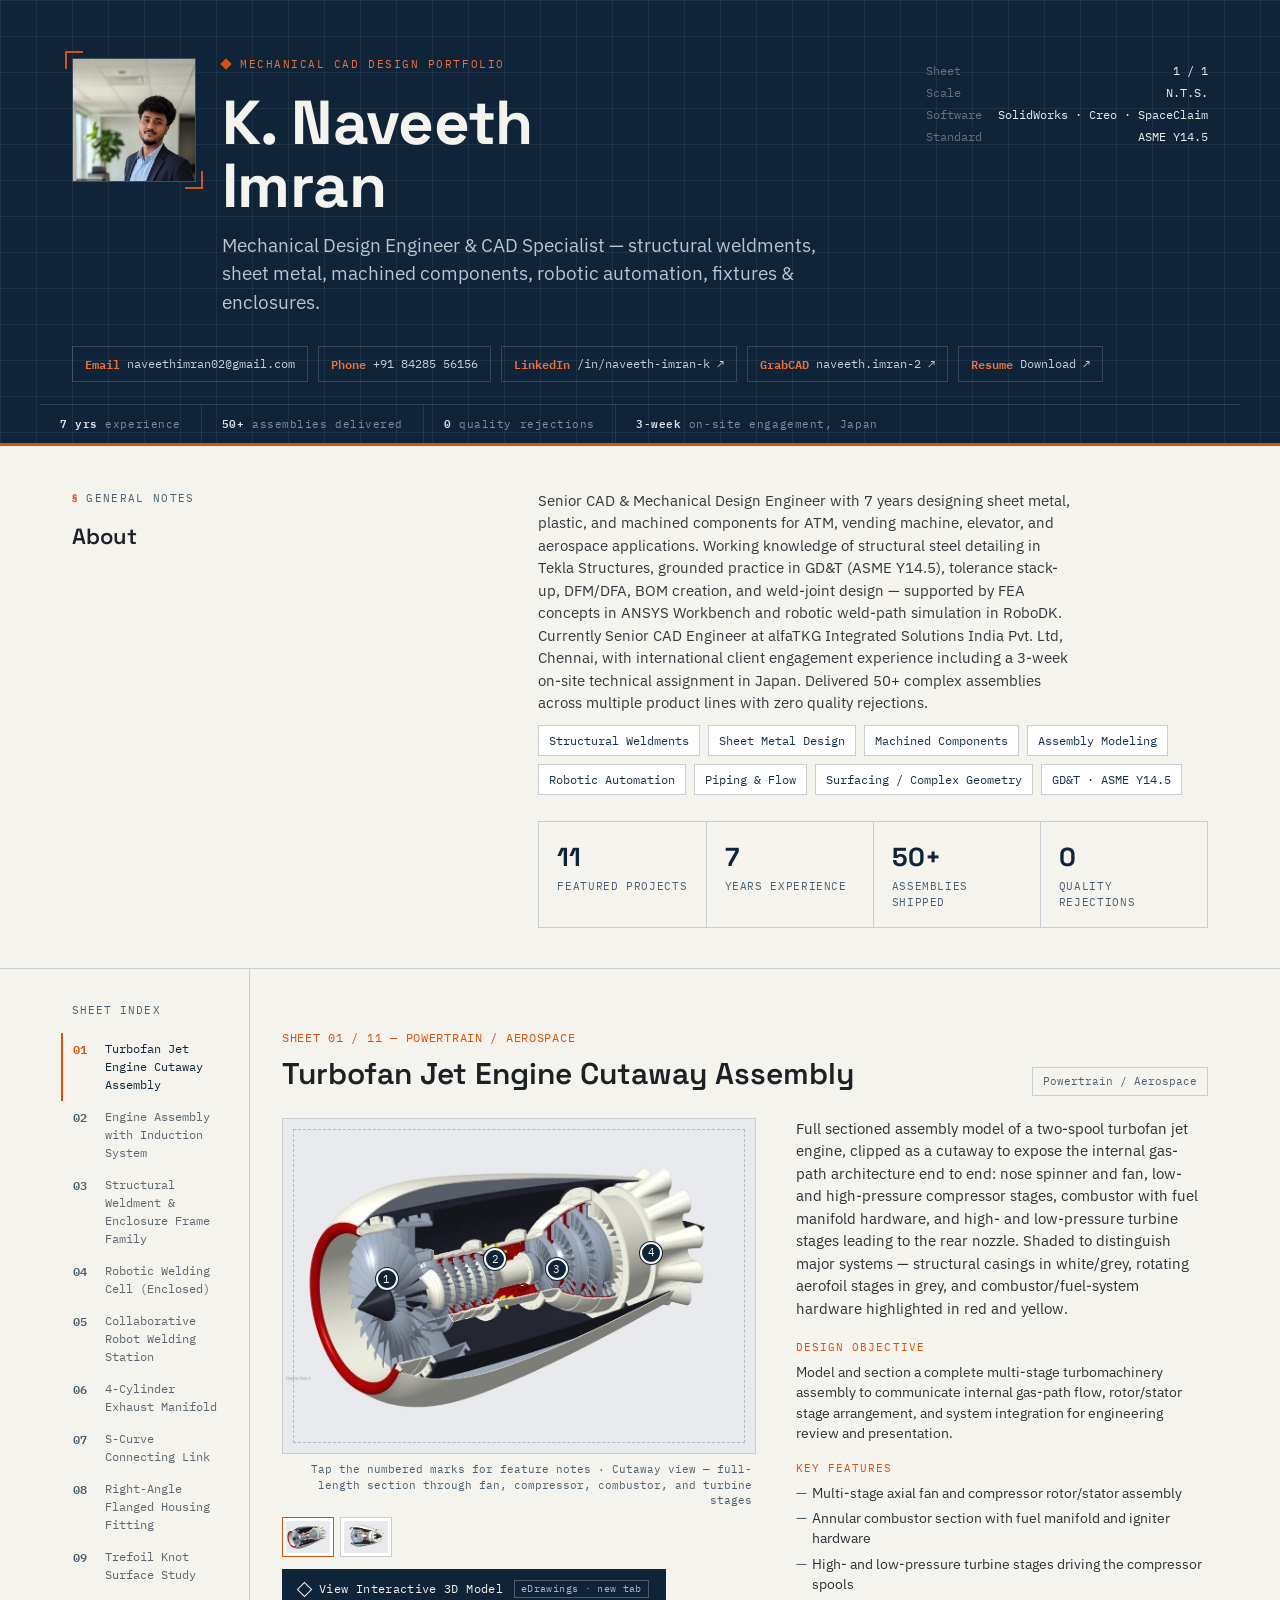
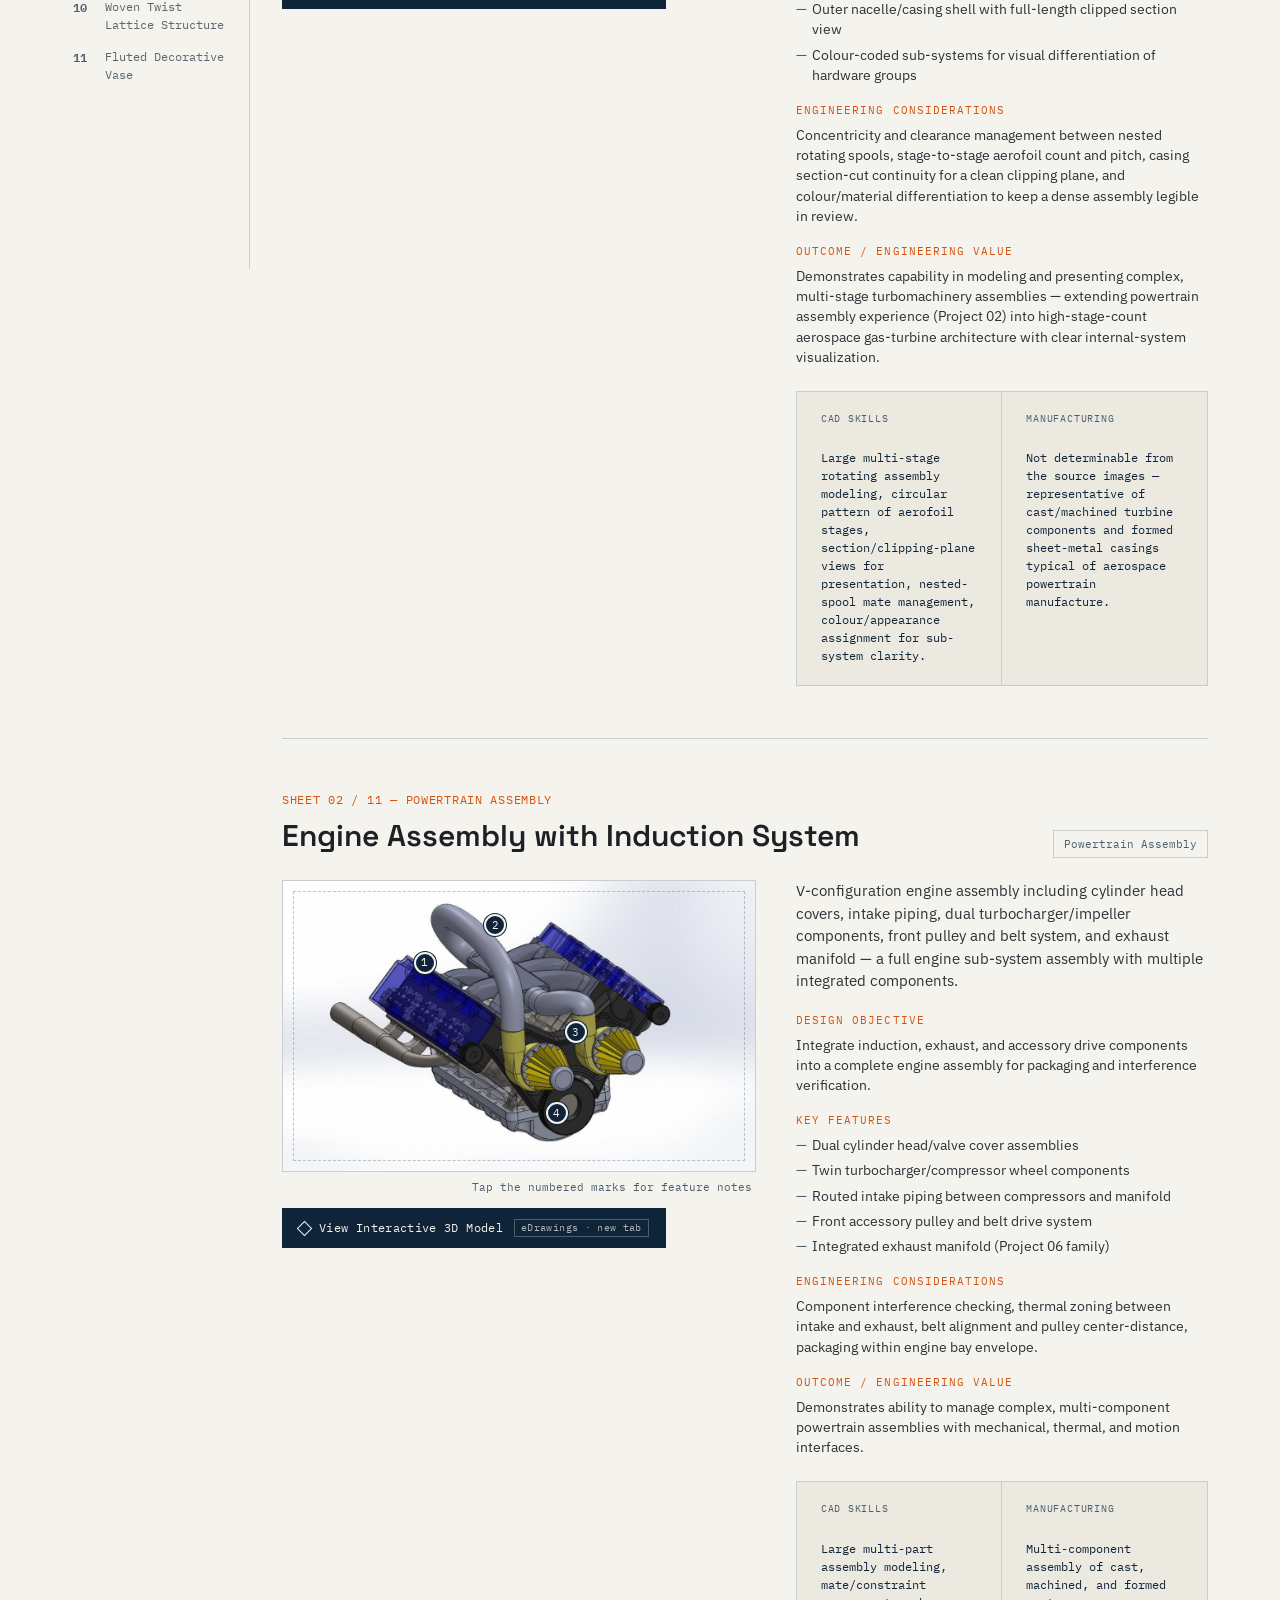
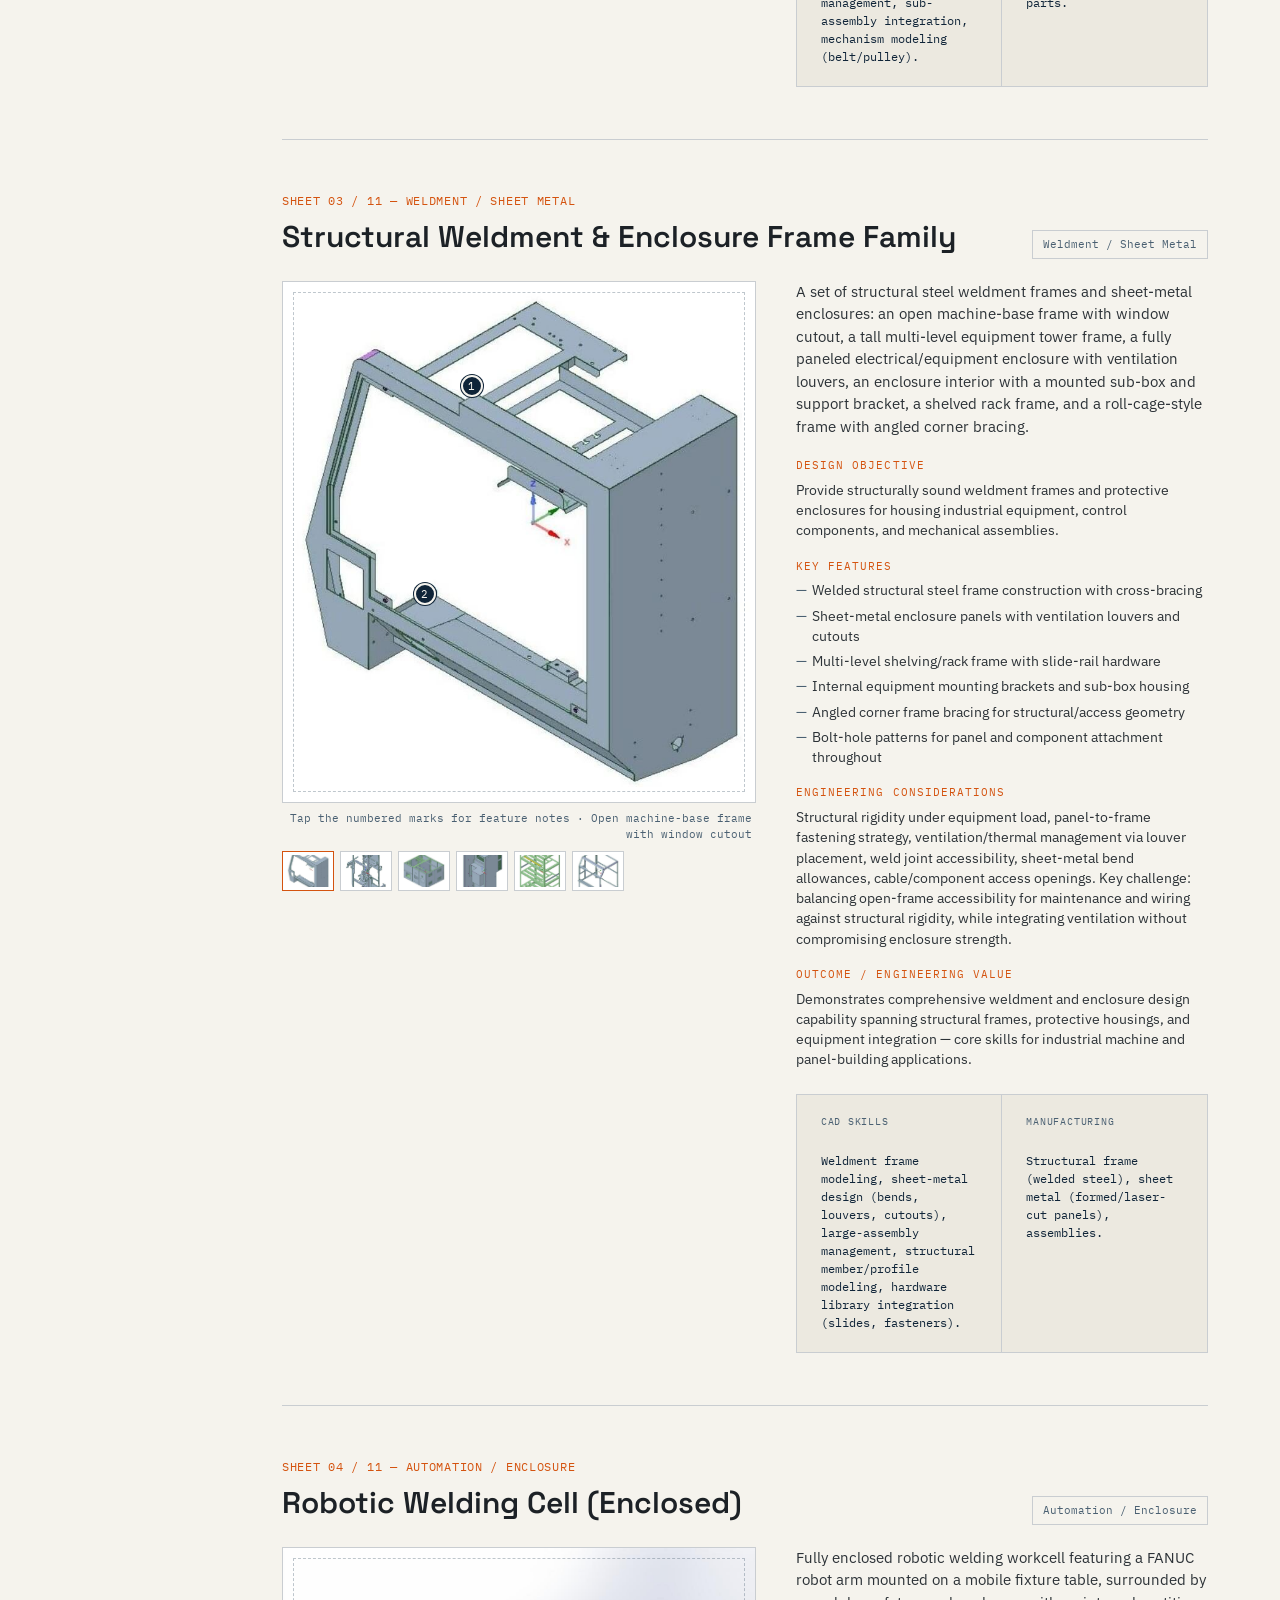
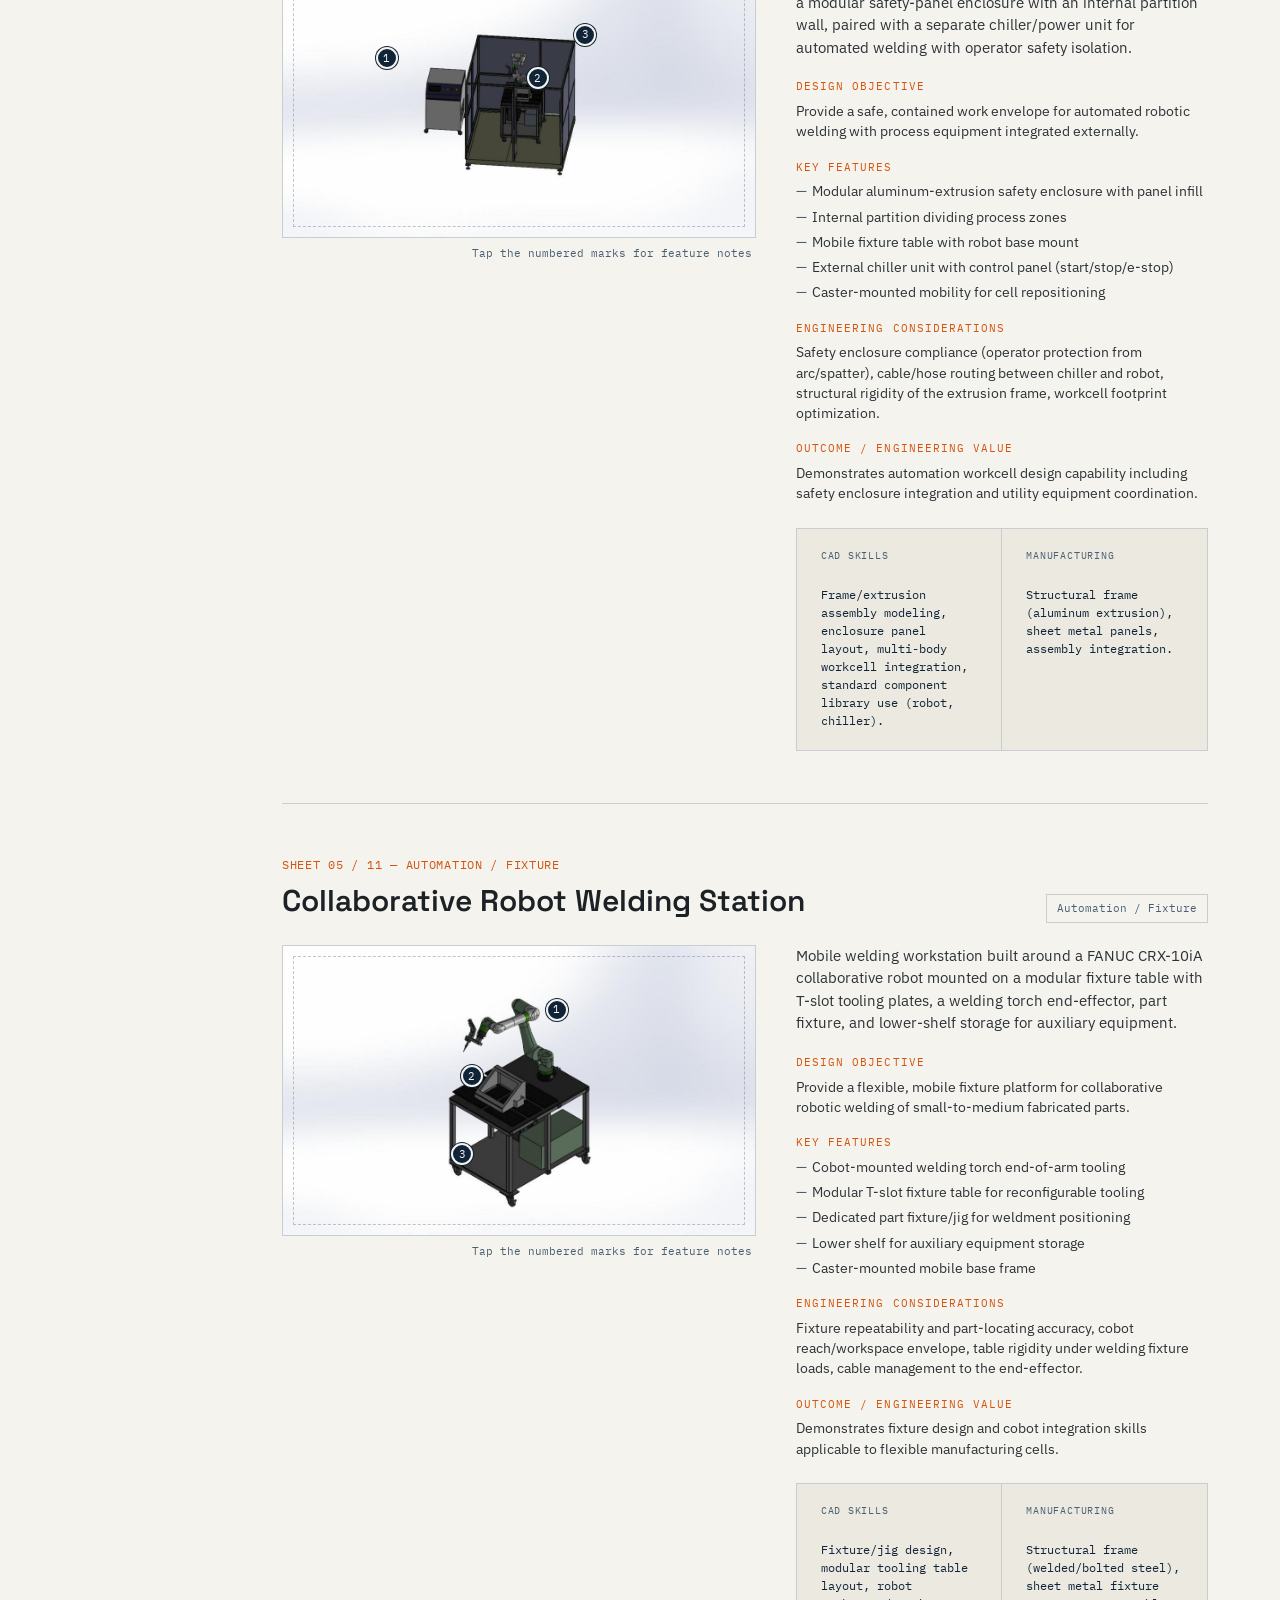
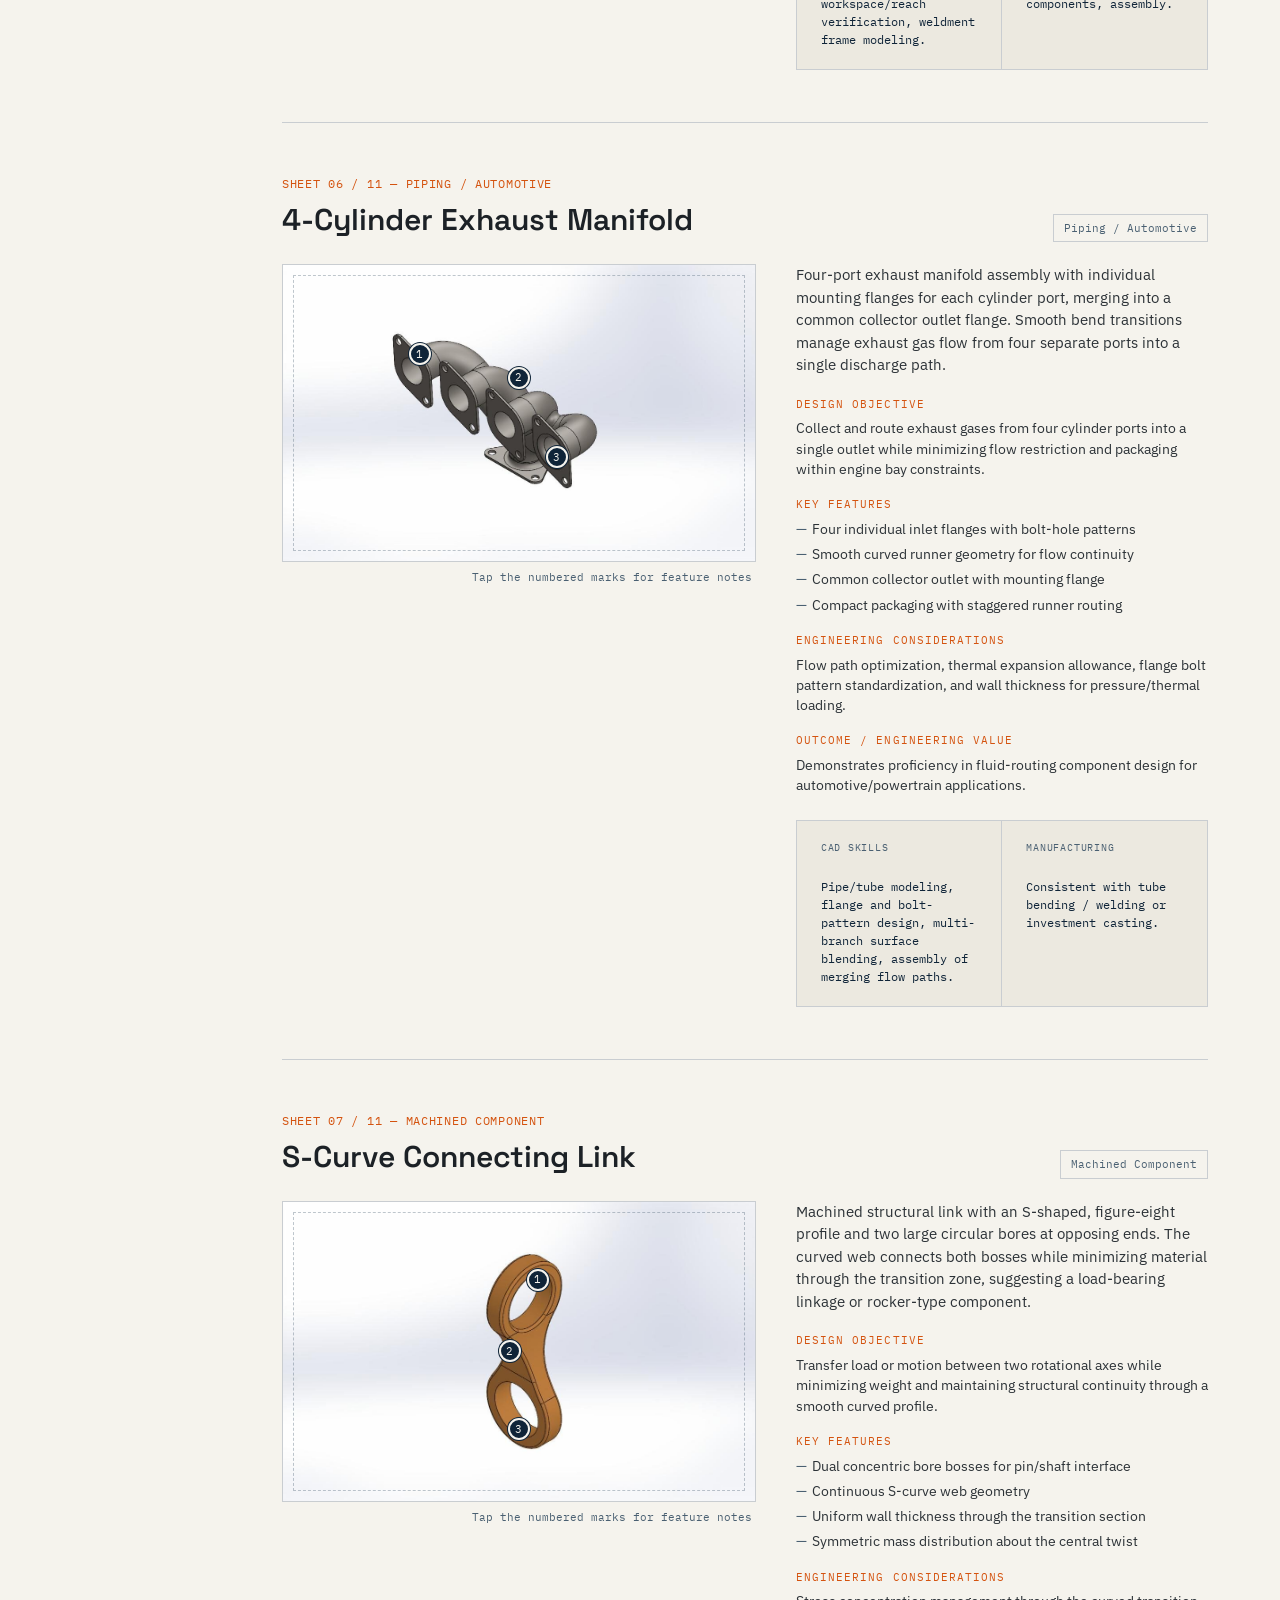
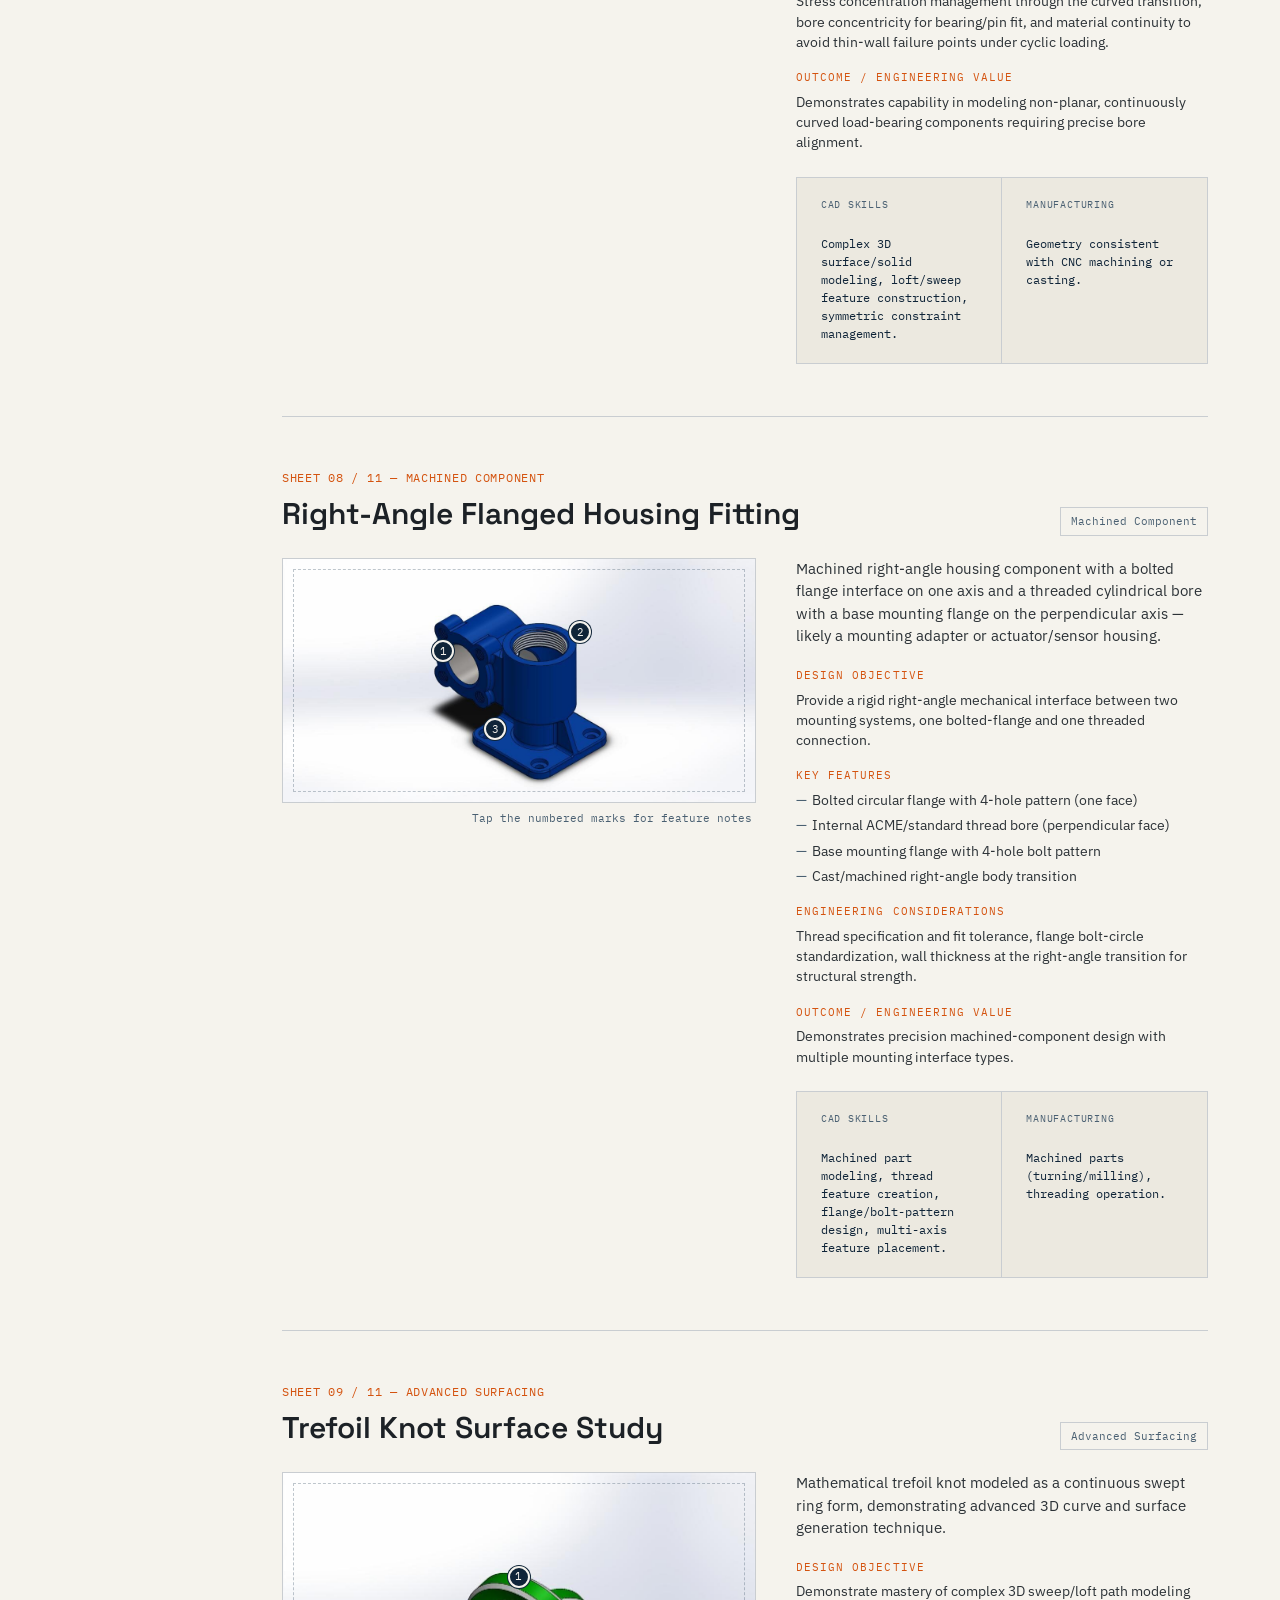
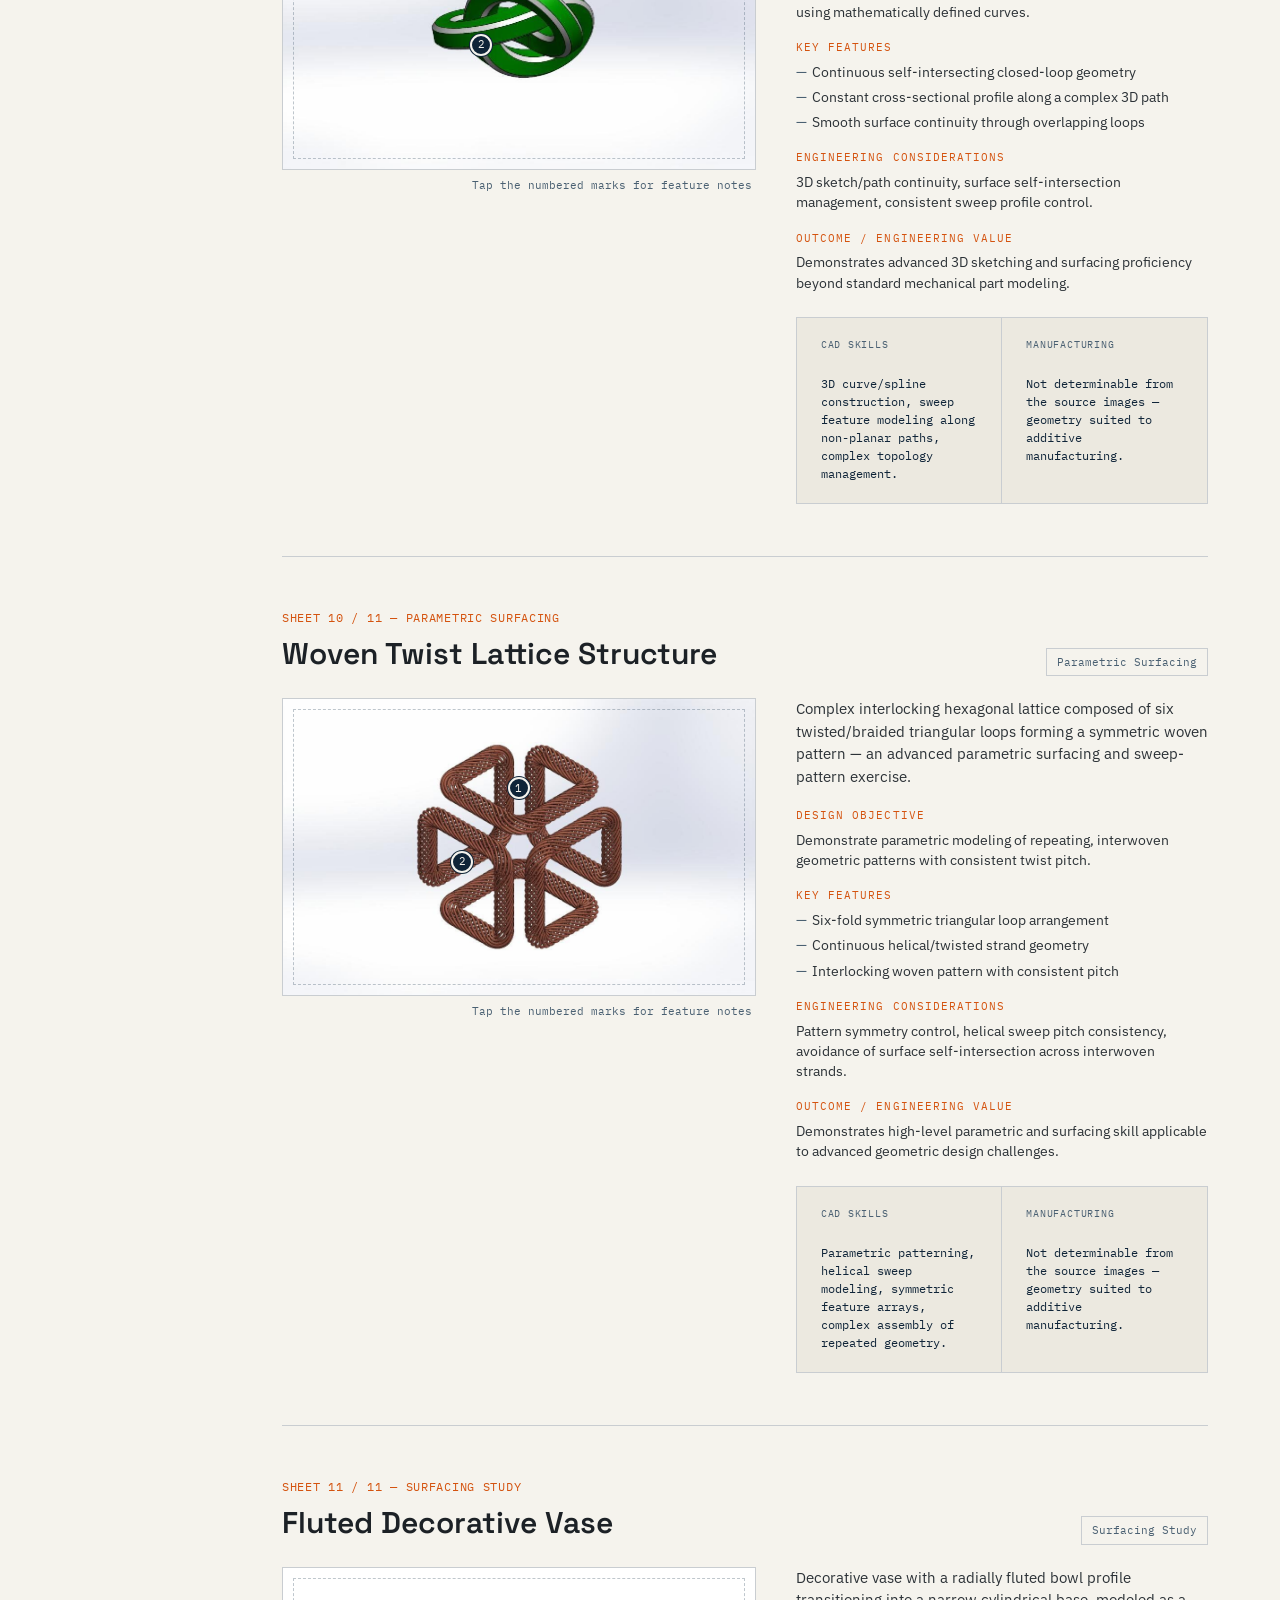
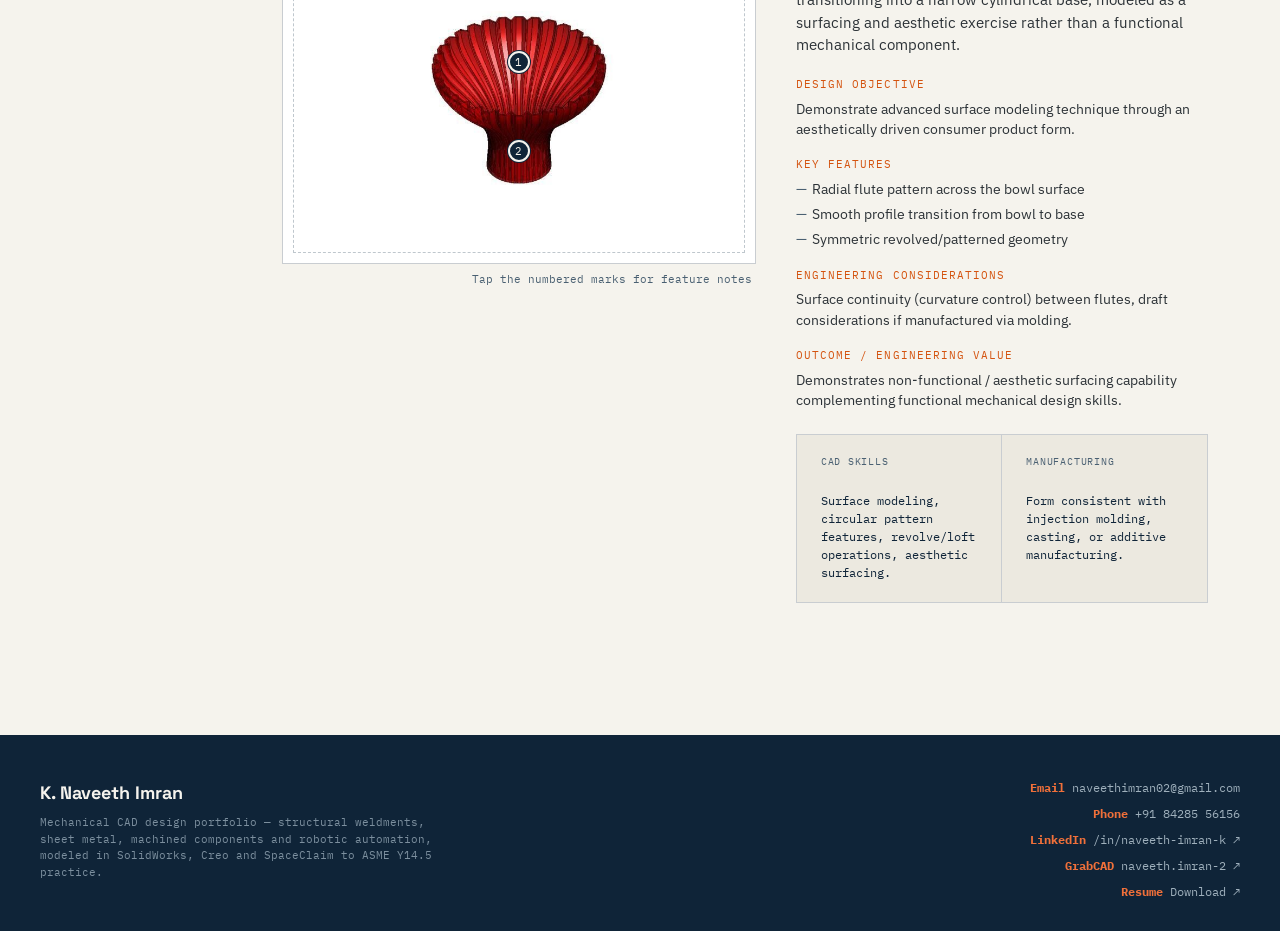
==== commit 0a3564aa: "test3" ====
--- a/index.html
+++ b/index.html
@@ -74,8 +74,44 @@
   display:flex;
   justify-content:space-between;
   align-items:flex-start;
-  gap:24px;
+  gap:28px;
   flex-wrap:wrap;
+}
+.tb-identity{
+  display:flex;
+  align-items:flex-start;
+  gap:26px;
+}
+.tb-photo{
+  position:relative;
+  width:clamp(84px,10vw,124px);
+  height:clamp(84px,10vw,124px);
+  flex-shrink:0;
+  margin-top:2px;
+}
+.tb-photo img{
+  width:100%;height:100%;
+  object-fit:cover;
+  object-position:top center;
+  filter:contrast(1.04) saturate(1.02);
+  border:1px solid rgba(233,239,244,0.25);
+  background:#0A1826;
+}
+.tb-photo::before,.tb-photo::after{
+  content:"";
+  position:absolute;
+  width:16px;height:16px;
+  pointer-events:none;
+}
+.tb-photo::before{
+  top:-7px;left:-7px;
+  border-top:2px solid var(--orange);
+  border-left:2px solid var(--orange);
+}
+.tb-photo::after{
+  bottom:-7px;right:-7px;
+  border-bottom:2px solid var(--orange);
+  border-right:2px solid var(--orange);
 }
 .tb-eyebrow{
   font-family:var(--mono);
@@ -98,7 +134,7 @@
 .tb-name{
   font-family:var(--display);
   font-weight:700;
-  font-size:clamp(38px, 6vw, 68px);
+  font-size:clamp(34px, 5.4vw, 62px);
   line-height:1.02;
   letter-spacing:-0.01em;
 }
@@ -123,16 +159,30 @@
 .tb-meta dd{color:#E7ECEF;text-align:right;}
 .tb-contacts{
   display:flex;
-  gap:18px;
+  gap:10px;
   flex-wrap:wrap;
-  margin-top:28px;
-  font-family:var(--mono);
-  font-size:12.5px;
+  margin-top:30px;
+  padding-bottom:22px;
+}
+.tb-contacts a{
+  display:inline-flex;
+  align-items:center;
+  gap:7px;
+  font-family:var(--mono);
+  font-size:12px;
   color:#C7D0D8;
-  padding-bottom:22px;
-}
-.tb-contacts span{white-space:nowrap;}
-.tb-contacts b{color:var(--orange-2);font-weight:600;}
+  text-decoration:none;
+  padding:8px 12px;
+  border:1px solid rgba(233,239,244,0.18);
+  white-space:nowrap;
+  transition:border-color 0.15s, color 0.15s, background 0.15s;
+}
+.tb-contacts a:hover{
+  border-color:var(--orange);
+  color:var(--paper);
+  background:rgba(212,83,15,0.12);
+}
+.tb-contacts a b{color:var(--orange-2);font-weight:600;}
 
 .tb-strip{
   position:relative;
@@ -156,6 +206,7 @@
 @media (max-width:640px){
   .tb-top{flex-direction:column;}
   .tb-meta{grid-template-columns:auto 1fr;min-width:0;width:100%;}
+  .tb-identity{gap:18px;}
 }
 
 /* ---------- about / summary sheet ---------- */
@@ -234,46 +285,6 @@
   background:var(--white);
 }
 
-/* ---------- filter / index rail ---------- */
-.indexbar{
-  position:sticky;
-  top:0;
-  z-index:50;
-  background:rgba(245,243,237,0.92);
-  backdrop-filter:blur(6px);
-  border-bottom:1px solid var(--grid);
-}
-.indexbar-inner{
-  max-width:1200px;margin:0 auto;padding:12px 32px;
-  display:flex;align-items:center;gap:10px;
-  overflow-x:auto;
-  scrollbar-width:none;
-}
-.indexbar-inner::-webkit-scrollbar{display:none;}
-.filter-label{
-  font-family:var(--mono);font-size:11px;color:var(--steel);
-  letter-spacing:0.08em;text-transform:uppercase;
-  white-space:nowrap;padding-right:6px;
-}
-.chip{
-  font-family:var(--mono);
-  font-size:12px;
-  padding:7px 13px;
-  border:1px solid var(--grid);
-  background:var(--white);
-  color:var(--navy-2);
-  cursor:pointer;
-  white-space:nowrap;
-  transition:background 0.15s, color 0.15s, border-color 0.15s;
-}
-.chip:hover{border-color:var(--steel);}
-.chip.active{
-  background:var(--navy);
-  color:var(--paper);
-  border-color:var(--navy);
-}
-.chip .n{opacity:0.6;margin-left:5px;}
-
 /* ---------- sheet index nav (side, desktop) ---------- */
 .layout{
   max-width:1200px;margin:0 auto;
@@ -285,10 +296,10 @@
 @media (max-width:900px){.layout{grid-template-columns:1fr;}}
 .railnav{
   position:sticky;
-  top:56px;
+  top:0;
   padding:34px 20px 40px 32px;
   border-right:1px solid var(--grid);
-  height:calc(100vh - 56px);
+  height:100vh;
   overflow-y:auto;
 }
 @media (max-width:900px){.railnav{display:none;}}
@@ -321,7 +332,7 @@
 .sheet{
   padding:52px 0;
   border-bottom:1px solid var(--grid);
-  scroll-margin-top:70px;
+  scroll-margin-top:24px;
 }
 .sheet:last-child{border-bottom:none;}
 .sheet-head{
@@ -427,6 +438,41 @@
   text-align:right;
 }
 
+.btn-3d{
+  display:inline-flex;
+  align-items:center;
+  gap:9px;
+  margin-top:12px;
+  font-family:var(--mono);
+  font-size:12px;
+  letter-spacing:0.03em;
+  color:var(--paper);
+  background:var(--navy);
+  border:1px solid var(--navy);
+  padding:10px 16px;
+  text-decoration:none;
+  cursor:pointer;
+  transition:background 0.15s, color 0.15s, border-color 0.15s;
+}
+.btn-3d:hover{
+  background:var(--orange);
+  border-color:var(--orange);
+}
+.btn-3d::before{
+  content:"";
+  width:9px;height:9px;
+  border:1.5px solid currentColor;
+  transform:rotate(45deg);
+  flex-shrink:0;
+}
+.btn-3d .tag{
+  font-size:9.5px;
+  opacity:0.7;
+  border:1px solid rgba(245,243,237,0.4);
+  padding:1px 6px;
+  margin-left:2px;
+}
+
 .thumbrow{
   display:flex;gap:6px;margin-top:8px;flex-wrap:wrap;
 }
@@ -509,10 +555,12 @@
 }
 .footer-contacts{
   font-family:var(--mono);font-size:12px;
-  display:flex;flex-direction:column;gap:6px;
+  display:flex;flex-direction:column;gap:8px;
   text-align:right;
 }
 @media (max-width:640px){.footer-contacts{text-align:left;}}
+.footer-contacts a{color:#9FB0BC;text-decoration:none;}
+.footer-contacts a:hover{color:var(--paper);}
 .footer-contacts b{color:var(--orange-2);}
 
 /* revision-mark badges used sparingly */
@@ -529,10 +577,13 @@
 <header class="titleblock">
   <div class="titleblock-inner">
     <div class="tb-top">
-      <div>
-        <div class="tb-eyebrow">Mechanical CAD Design Portfolio</div>
-        <h1 class="tb-name">K. Naveeth<br>Imran</h1>
-        <p class="tb-role">Mechanical Design Engineer &amp; CAD Specialist — structural weldments, sheet metal, machined components, robotic automation, fixtures &amp; enclosures.</p>
+      <div class="tb-identity">
+        <div class="tb-photo"><img src="[data-uri]" alt="Portrait of K. Naveeth Imran"></div>
+        <div>
+          <div class="tb-eyebrow">Mechanical CAD Design Portfolio</div>
+          <h1 class="tb-name">K. Naveeth<br>Imran</h1>
+          <p class="tb-role">Mechanical Design Engineer &amp; CAD Specialist — structural weldments, sheet metal, machined components, robotic automation, fixtures &amp; enclosures.</p>
+        </div>
       </div>
       <dl class="tb-meta">
         <dt>Sheet</dt><dd>1 / 1</dd>
@@ -542,10 +593,11 @@
       </dl>
     </div>
     <div class="tb-contacts">
-      <span><b>Email</b> naveethimran02@gmail.com</span>
-      <span><b>Phone</b> +91 84285 56156</span>
-      <span><b>LinkedIn</b> Profile ↗</span>
-      <span><b>Web</b> Portfolio Site ↗</span>
+      <a href="mailto:naveethimran02@gmail.com"><b>Email</b> naveethimran02@gmail.com</a>
+      <a href="tel:+918428556156"><b>Phone</b> +91 84285 56156</a>
+      <a href="https://www.linkedin.com/in/naveeth-imran-k/" target="_blank" rel="noopener"><b>LinkedIn</b> /in/naveeth-imran-k ↗</a>
+      <a href="https://grabcad.com/naveeth.imran-2" target="_blank" rel="noopener"><b>GrabCAD</b> naveeth.imran-2 ↗</a>
+      <a href="https://drive.google.com/drive/folders/16aohdR7xshkXGPDQBzqUjOwr22vk3HcF?usp=drive_link" target="_blank" rel="noopener"><b>Resume</b> Download ↗</a>
     </div>
   </div>
   <div class="tb-strip wrap" style="max-width:1200px;padding-left:0;padding-right:0;">
@@ -585,14 +637,6 @@
   </div>
 </section>
 
-<!-- ============ FILTER BAR ============ -->
-<div class="indexbar">
-  <div class="indexbar-inner" id="filterBar">
-    <span class="filter-label">Filter sheets</span>
-    <!-- chips injected by JS -->
-  </div>
-</div>
-
 <!-- ============ MAIN LAYOUT ============ -->
 <div class="layout">
   <nav class="railnav" id="railnav">
@@ -613,14 +657,16 @@
       <div class="fnote">Mechanical CAD design portfolio — structural weldments, sheet metal, machined components and robotic automation, modeled in SolidWorks, Creo and SpaceClaim to ASME Y14.5 practice.</div>
     </div>
     <div class="footer-contacts">
-      <span><b>Email</b> naveethimran02@gmail.com</span>
-      <span><b>Phone</b> +91 84285 56156</span>
-      <span><b>LinkedIn</b> Profile ↗</span>
+      <a href="mailto:naveethimran02@gmail.com"><b>Email</b> naveethimran02@gmail.com</a>
+      <a href="tel:+918428556156"><b>Phone</b> +91 84285 56156</a>
+      <a href="https://www.linkedin.com/in/naveeth-imran-k/" target="_blank" rel="noopener"><b>LinkedIn</b> /in/naveeth-imran-k ↗</a>
+      <a href="https://grabcad.com/naveeth.imran-2" target="_blank" rel="noopener"><b>GrabCAD</b> naveeth.imran-2 ↗</a>
+      <a href="https://drive.google.com/drive/folders/16aohdR7xshkXGPDQBzqUjOwr22vk3HcF?usp=drive_link" target="_blank" rel="noopener"><b>Resume</b> Download ↗</a>
     </div>
   </div>
 </footer>
 
-<script id="app-data" type="application/json">{"projects": [{"id": "scurve", "num": "01", "title": "S-Curve Connecting Link", "cat": "Machined Component", "images": ["p1-scurve"], "overview": "Machined structural link with an S-shaped, figure-eight profile and two large circular bores at opposing ends. The curved web connects both bosses while minimizing material through the transition zone, suggesting a load-bearing linkage or rocker-type component.", "objective": "Transfer load or motion between two rotational axes while minimizing weight and maintaining structural continuity through a smooth curved profile.", "features": ["Dual concentric bore bosses for pin/shaft interface", "Continuous S-curve web geometry", "Uniform wall thickness through the transition section", "Symmetric mass distribution about the central twist"], "considerations": "Stress concentration management through the curved transition, bore concentricity for bearing/pin fit, and material continuity to avoid thin-wall failure points under cyclic loading.", "cadskills": "Complex 3D surface/solid modeling, loft/sweep feature construction, symmetric constraint management.", "manufacturing": "Geometry consistent with CNC machining or casting.", "outcome": "Demonstrates capability in modeling non-planar, continuously curved load-bearing components requiring precise bore alignment.", "callouts": [{"x": 54, "y": 26, "t": "Upper bore boss \u2014 pin/shaft interface"}, {"x": 48, "y": 50, "t": "S-curve web transition, uniform wall section"}, {"x": 50, "y": 76, "t": "Lower bore boss, concentric with upper"}]}, {"id": "manifold", "num": "02", "title": "4-Cylinder Exhaust Manifold", "cat": "Piping / Automotive", "images": ["p2-manifold"], "overview": "Four-port exhaust manifold assembly with individual mounting flanges for each cylinder port, merging into a common collector outlet flange. Smooth bend transitions manage exhaust gas flow from four separate ports into a single discharge path.", "objective": "Collect and route exhaust gases from four cylinder ports into a single outlet while minimizing flow restriction and packaging within engine bay constraints.", "features": ["Four individual inlet flanges with bolt-hole patterns", "Smooth curved runner geometry for flow continuity", "Common collector outlet with mounting flange", "Compact packaging with staggered runner routing"], "considerations": "Flow path optimization, thermal expansion allowance, flange bolt pattern standardization, and wall thickness for pressure/thermal loading.", "cadskills": "Pipe/tube modeling, flange and bolt-pattern design, multi-branch surface blending, assembly of merging flow paths.", "manufacturing": "Consistent with tube bending / welding or investment casting.", "outcome": "Demonstrates proficiency in fluid-routing component design for automotive/powertrain applications.", "callouts": [{"x": 29, "y": 30, "t": "Cylinder 1 inlet flange, 2-bolt pattern"}, {"x": 50, "y": 38, "t": "Staggered runner routing, smooth bend radii"}, {"x": 58, "y": 65, "t": "Common collector outlet, base mounting flange"}]}, {"id": "engine", "num": "03", "title": "Engine Assembly with Induction System", "cat": "Powertrain Assembly", "images": ["p3-engine"], "overview": "V-configuration engine assembly including cylinder head covers, intake piping, dual turbocharger/impeller components, front pulley and belt system, and exhaust manifold \u2014 a full engine sub-system assembly with multiple integrated components.", "objective": "Integrate induction, exhaust, and accessory drive components into a complete engine assembly for packaging and interference verification.", "features": ["Dual cylinder head/valve cover assemblies", "Twin turbocharger/compressor wheel components", "Routed intake piping between compressors and manifold", "Front accessory pulley and belt drive system", "Integrated exhaust manifold (Project 02 family)"], "considerations": "Component interference checking, thermal zoning between intake and exhaust, belt alignment and pulley center-distance, packaging within engine bay envelope.", "cadskills": "Large multi-part assembly modeling, mate/constraint management, sub-assembly integration, mechanism modeling (belt/pulley).", "manufacturing": "Multi-component assembly of cast, machined, and formed parts.", "outcome": "Demonstrates ability to manage complex, multi-component powertrain assemblies with mechanical, thermal, and motion interfaces.", "callouts": [{"x": 30, "y": 28, "t": "Cylinder head / valve cover assembly"}, {"x": 45, "y": 15, "t": "Intake piping routed to manifold"}, {"x": 62, "y": 52, "t": "Twin turbocharger / compressor wheels"}, {"x": 58, "y": 80, "t": "Front pulley and belt drive"}]}, {"id": "weldcell", "num": "04", "title": "Robotic Welding Cell (Enclosed)", "cat": "Automation / Enclosure", "images": ["p4-weldcell"], "overview": "Fully enclosed robotic welding workcell featuring a FANUC robot arm mounted on a mobile fixture table, surrounded by a modular safety-panel enclosure with an internal partition wall, paired with a separate chiller/power unit for automated welding with operator safety isolation.", "objective": "Provide a safe, contained work envelope for automated robotic welding with process equipment integrated externally.", "features": ["Modular aluminum-extrusion safety enclosure with panel infill", "Internal partition dividing process zones", "Mobile fixture table with robot base mount", "External chiller unit with control panel (start/stop/e-stop)", "Caster-mounted mobility for cell repositioning"], "considerations": "Safety enclosure compliance (operator protection from arc/spatter), cable/hose routing between chiller and robot, structural rigidity of the extrusion frame, workcell footprint optimization.", "cadskills": "Frame/extrusion assembly modeling, enclosure panel layout, multi-body workcell integration, standard component library use (robot, chiller).", "manufacturing": "Structural frame (aluminum extrusion), sheet metal panels, assembly integration.", "outcome": "Demonstrates automation workcell design capability including safety enclosure integration and utility equipment coordination.", "callouts": [{"x": 22, "y": 38, "t": "External chiller unit with control panel"}, {"x": 54, "y": 45, "t": "FANUC robot arm on mobile fixture table"}, {"x": 64, "y": 30, "t": "Modular safety-panel enclosure"}]}, {"id": "cobot", "num": "05", "title": "Collaborative Robot Welding Station", "cat": "Automation / Fixture", "images": ["p5-cobot"], "overview": "Mobile welding workstation built around a FANUC CRX-10iA collaborative robot mounted on a modular fixture table with T-slot tooling plates, a welding torch end-effector, part fixture, and lower-shelf storage for auxiliary equipment.", "objective": "Provide a flexible, mobile fixture platform for collaborative robotic welding of small-to-medium fabricated parts.", "features": ["Cobot-mounted welding torch end-of-arm tooling", "Modular T-slot fixture table for reconfigurable tooling", "Dedicated part fixture/jig for weldment positioning", "Lower shelf for auxiliary equipment storage", "Caster-mounted mobile base frame"], "considerations": "Fixture repeatability and part-locating accuracy, cobot reach/workspace envelope, table rigidity under welding fixture loads, cable management to the end-effector.", "cadskills": "Fixture/jig design, modular tooling table layout, robot workspace/reach verification, weldment frame modeling.", "manufacturing": "Structural frame (welded/bolted steel), sheet metal fixture components, assembly.", "outcome": "Demonstrates fixture design and cobot integration skills applicable to flexible manufacturing cells.", "callouts": [{"x": 58, "y": 22, "t": "FANUC CRX-10iA cobot, welding torch tooling"}, {"x": 40, "y": 45, "t": "Modular T-slot fixture table"}, {"x": 38, "y": 72, "t": "Lower shelf, auxiliary equipment storage"}]}, {"id": "vase", "num": "06", "title": "Fluted Decorative Vase", "cat": "Surfacing Study", "images": ["p6-vase"], "overview": "Decorative vase with a radially fluted bowl profile transitioning into a narrow cylindrical base, modeled as a surfacing and aesthetic exercise rather than a functional mechanical component.", "objective": "Demonstrate advanced surface modeling technique through an aesthetically driven consumer product form.", "features": ["Radial flute pattern across the bowl surface", "Smooth profile transition from bowl to base", "Symmetric revolved/patterned geometry"], "considerations": "Surface continuity (curvature control) between flutes, draft considerations if manufactured via molding.", "cadskills": "Surface modeling, circular pattern features, revolve/loft operations, aesthetic surfacing.", "manufacturing": "Form consistent with injection molding, casting, or additive manufacturing.", "outcome": "Demonstrates non-functional / aesthetic surfacing capability complementing functional mechanical design skills.", "callouts": [{"x": 50, "y": 32, "t": "Radial flute pattern, controlled curvature"}, {"x": 50, "y": 62, "t": "Bowl-to-base profile transition"}]}, {"id": "flange", "num": "07", "title": "Right-Angle Flanged Housing Fitting", "cat": "Machined Component", "images": ["p7-flange"], "overview": "Machined right-angle housing component with a bolted flange interface on one axis and a threaded cylindrical bore with a base mounting flange on the perpendicular axis \u2014 likely a mounting adapter or actuator/sensor housing.", "objective": "Provide a rigid right-angle mechanical interface between two mounting systems, one bolted-flange and one threaded connection.", "features": ["Bolted circular flange with 4-hole pattern (one face)", "Internal ACME/standard thread bore (perpendicular face)", "Base mounting flange with 4-hole bolt pattern", "Cast/machined right-angle body transition"], "considerations": "Thread specification and fit tolerance, flange bolt-circle standardization, wall thickness at the right-angle transition for structural strength.", "cadskills": "Machined part modeling, thread feature creation, flange/bolt-pattern design, multi-axis feature placement.", "manufacturing": "Machined parts (turning/milling), threading operation.", "outcome": "Demonstrates precision machined-component design with multiple mounting interface types.", "callouts": [{"x": 34, "y": 38, "t": "Bolted circular flange, 4-hole pattern"}, {"x": 63, "y": 30, "t": "Internal threaded bore, perpendicular face"}, {"x": 45, "y": 70, "t": "Base mounting flange, 4-hole pattern"}]}, {"id": "trefoil", "num": "08", "title": "Trefoil Knot Surface Study", "cat": "Advanced Surfacing", "images": ["p8-trefoil"], "overview": "Mathematical trefoil knot modeled as a continuous swept ring form, demonstrating advanced 3D curve and surface generation technique.", "objective": "Demonstrate mastery of complex 3D sweep/loft path modeling using mathematically defined curves.", "features": ["Continuous self-intersecting closed-loop geometry", "Constant cross-sectional profile along a complex 3D path", "Smooth surface continuity through overlapping loops"], "considerations": "3D sketch/path continuity, surface self-intersection management, consistent sweep profile control.", "cadskills": "3D curve/spline construction, sweep feature modeling along non-planar paths, complex topology management.", "manufacturing": "Not determinable from the source images \u2014 geometry suited to additive manufacturing.", "outcome": "Demonstrates advanced 3D sketching and surfacing proficiency beyond standard mechanical part modeling.", "callouts": [{"x": 50, "y": 35, "t": "Self-intersecting closed-loop path"}, {"x": 42, "y": 58, "t": "Constant cross-section along the sweep"}]}, {"id": "lattice", "num": "09", "title": "Woven Twist Lattice Structure", "cat": "Parametric Surfacing", "images": ["p9-lattice"], "overview": "Complex interlocking hexagonal lattice composed of six twisted/braided triangular loops forming a symmetric woven pattern \u2014 an advanced parametric surfacing and sweep-pattern exercise.", "objective": "Demonstrate parametric modeling of repeating, interwoven geometric patterns with consistent twist pitch.", "features": ["Six-fold symmetric triangular loop arrangement", "Continuous helical/twisted strand geometry", "Interlocking woven pattern with consistent pitch"], "considerations": "Pattern symmetry control, helical sweep pitch consistency, avoidance of surface self-intersection across interwoven strands.", "cadskills": "Parametric patterning, helical sweep modeling, symmetric feature arrays, complex assembly of repeated geometry.", "manufacturing": "Not determinable from the source images \u2014 geometry suited to additive manufacturing.", "outcome": "Demonstrates high-level parametric and surfacing skill applicable to advanced geometric design challenges.", "callouts": [{"x": 50, "y": 30, "t": "Six-fold symmetric loop arrangement"}, {"x": 38, "y": 55, "t": "Interlocking woven strand pattern"}]}, {"id": "frames", "num": "10", "title": "Structural Weldment & Enclosure Frame Family", "cat": "Weldment / Sheet Metal", "images": ["p10a-frame", "p10b-tower", "p10c-enclosure", "p10d-interior", "p10e-rack", "p10f-rollcage"], "imagecaps": ["Open machine-base frame with window cutout", "Tall multi-level equipment tower frame", "Fully paneled electrical/equipment enclosure with ventilation louvers", "Enclosure interior with mounted sub-box and support bracket", "Shelved rack frame with slide-rail hardware", "Roll-cage-style frame with angled corner bracing"], "overview": "A set of structural steel weldment frames and sheet-metal enclosures: an open machine-base frame with window cutout, a tall multi-level equipment tower frame, a fully paneled electrical/equipment enclosure with ventilation louvers, an enclosure interior with a mounted sub-box and support bracket, a shelved rack frame, and a roll-cage-style frame with angled corner bracing.", "objective": "Provide structurally sound weldment frames and protective enclosures for housing industrial equipment, control components, and mechanical assemblies.", "features": ["Welded structural steel frame construction with cross-bracing", "Sheet-metal enclosure panels with ventilation louvers and cutouts", "Multi-level shelving/rack frame with slide-rail hardware", "Internal equipment mounting brackets and sub-box housing", "Angled corner frame bracing for structural/access geometry", "Bolt-hole patterns for panel and component attachment throughout"], "considerations": "Structural rigidity under equipment load, panel-to-frame fastening strategy, ventilation/thermal management via louver placement, weld joint accessibility, sheet-metal bend allowances, cable/component access openings. Key challenge: balancing open-frame accessibility for maintenance and wiring against structural rigidity, while integrating ventilation without compromising enclosure strength.", "cadskills": "Weldment frame modeling, sheet-metal design (bends, louvers, cutouts), large-assembly management, structural member/profile modeling, hardware library integration (slides, fasteners).", "manufacturing": "Structural frame (welded steel), sheet metal (formed/laser-cut panels), assemblies.", "outcome": "Demonstrates comprehensive weldment and enclosure design capability spanning structural frames, protective housings, and equipment integration \u2014 core skills for industrial machine and panel-building applications.", "callouts": [{"x": 40, "y": 20, "t": "Window cutout in open machine-base frame"}, {"x": 30, "y": 60, "t": "Cross-bracing at frame base"}]}, {"id": "turbofan", "num": "11", "title": "Turbofan Jet Engine Cutaway Assembly", "cat": "Powertrain / Aerospace", "images": ["p11a-turbofan1", "p11b-turbofan2"], "imagecaps": ["Cutaway view \u2014 full-length section through fan, compressor, combustor, and turbine stages", "Reverse-angle cutaway \u2014 nose cone, fan blade root fixing, and rear turbine/nozzle detail"], "overview": "Full sectioned assembly model of a two-spool turbofan jet engine, clipped as a cutaway to expose the internal gas-path architecture end to end: nose spinner and fan, low- and high-pressure compressor stages, combustor with fuel manifold hardware, and high- and low-pressure turbine stages leading to the rear nozzle. Shaded to distinguish major systems \u2014 structural casings in white/grey, rotating aerofoil stages in grey, and combustor/fuel-system hardware highlighted in red and yellow.", "objective": "Model and section a complete multi-stage turbomachinery assembly to communicate internal gas-path flow, rotor/stator stage arrangement, and system integration for engineering review and presentation.", "features": ["Multi-stage axial fan and compressor rotor/stator assembly", "Annular combustor section with fuel manifold and igniter hardware", "High- and low-pressure turbine stages driving the compressor spools", "Outer nacelle/casing shell with full-length clipped section view", "Colour-coded sub-systems for visual differentiation of hardware groups"], "considerations": "Concentricity and clearance management between nested rotating spools, stage-to-stage aerofoil count and pitch, casing section-cut continuity for a clean clipping plane, and colour/material differentiation to keep a dense assembly legible in review.", "cadskills": "Large multi-stage rotating assembly modeling, circular pattern of aerofoil stages, section/clipping-plane views for presentation, nested-spool mate management, colour/appearance assignment for sub-system clarity.", "manufacturing": "Not determinable from the source images \u2014 representative of cast/machined turbine components and formed sheet-metal casings typical of aerospace powertrain manufacture.", "outcome": "Demonstrates capability in modeling and presenting complex, multi-stage turbomachinery assemblies \u2014 extending powertrain assembly experience (Project 03) into high-stage-count aerospace gas-turbine architecture with clear internal-system visualization.", "callouts": [{"x": 22, "y": 48, "t": "Fan and nose spinner stage"}, {"x": 45, "y": 42, "t": "Compressor stages, low- and high-pressure"}, {"x": 58, "y": 45, "t": "Annular combustor, fuel manifold hardware"}, {"x": 78, "y": 40, "t": "Turbine stages and rear nozzle"}]}], "images": {"p1-scurve": "[data-uri]", "p2-manifold": "[data-uri]", "p3-engine": "[data-uri]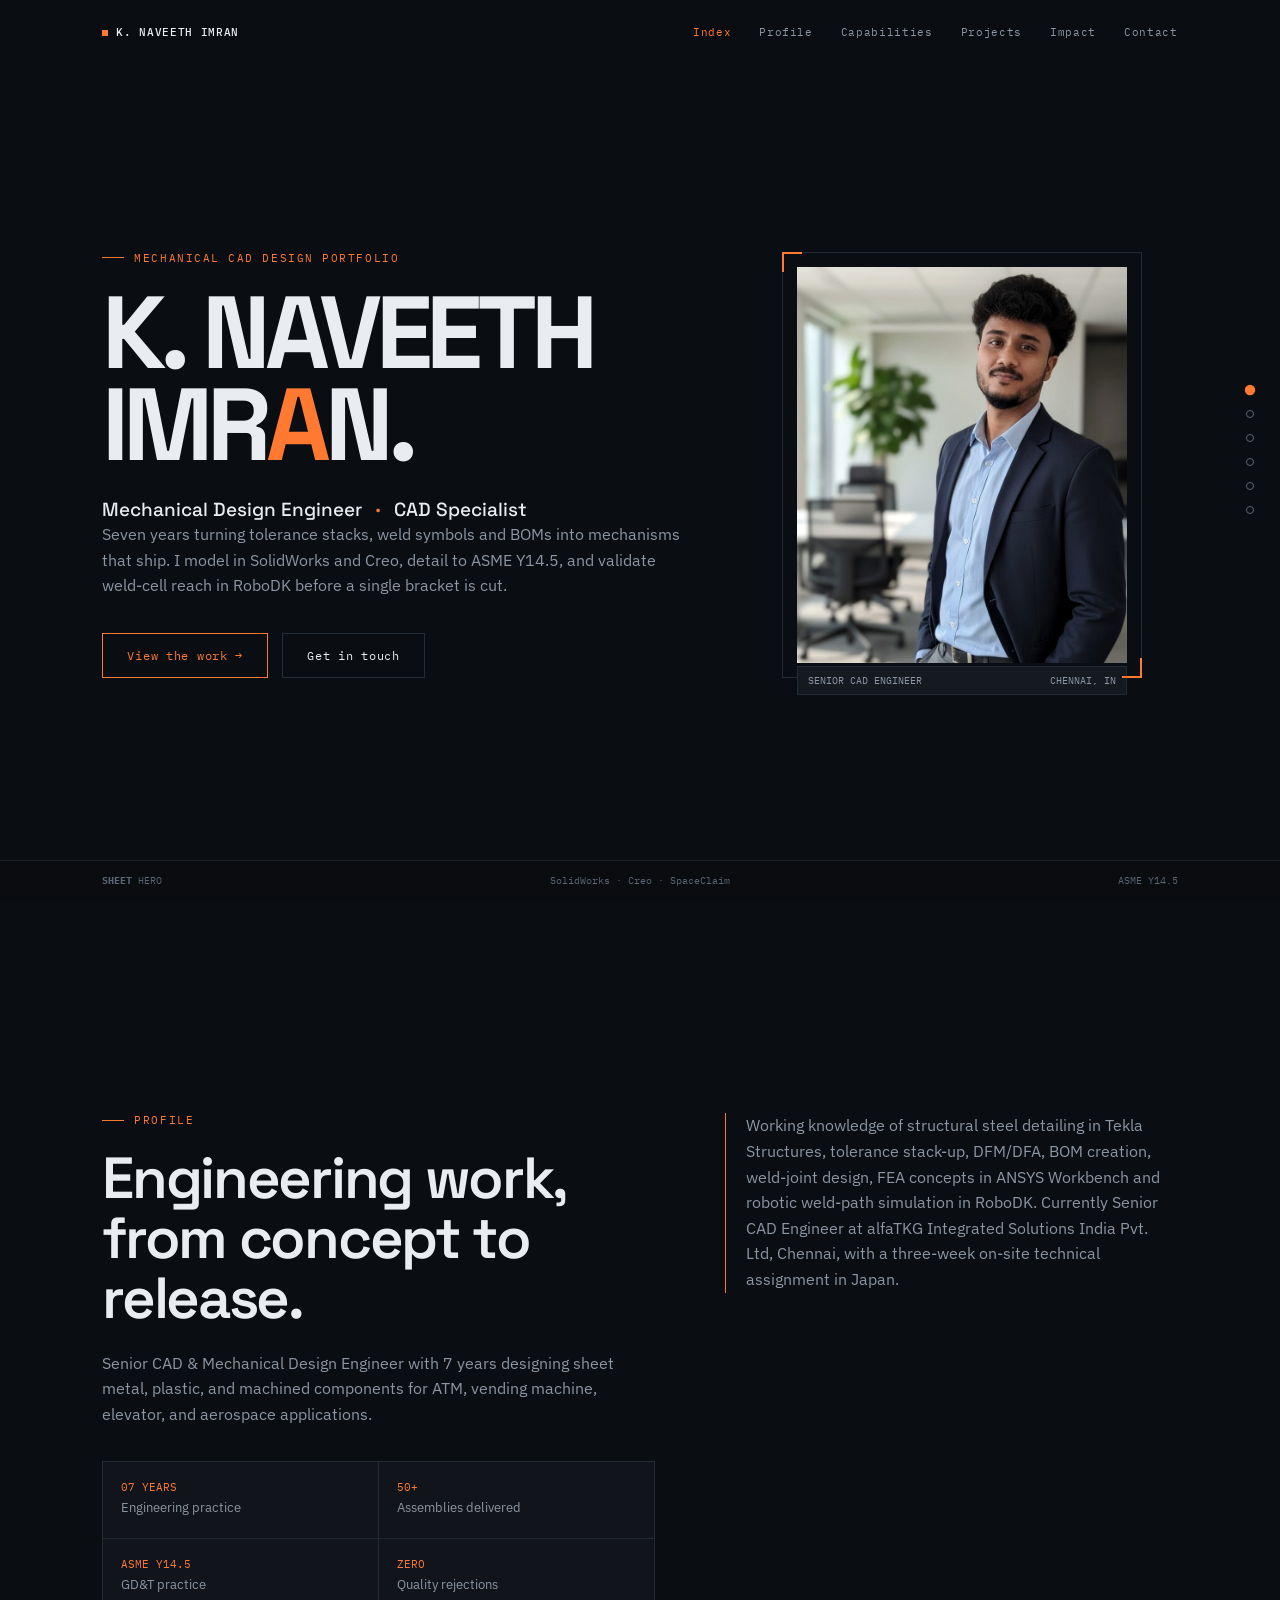
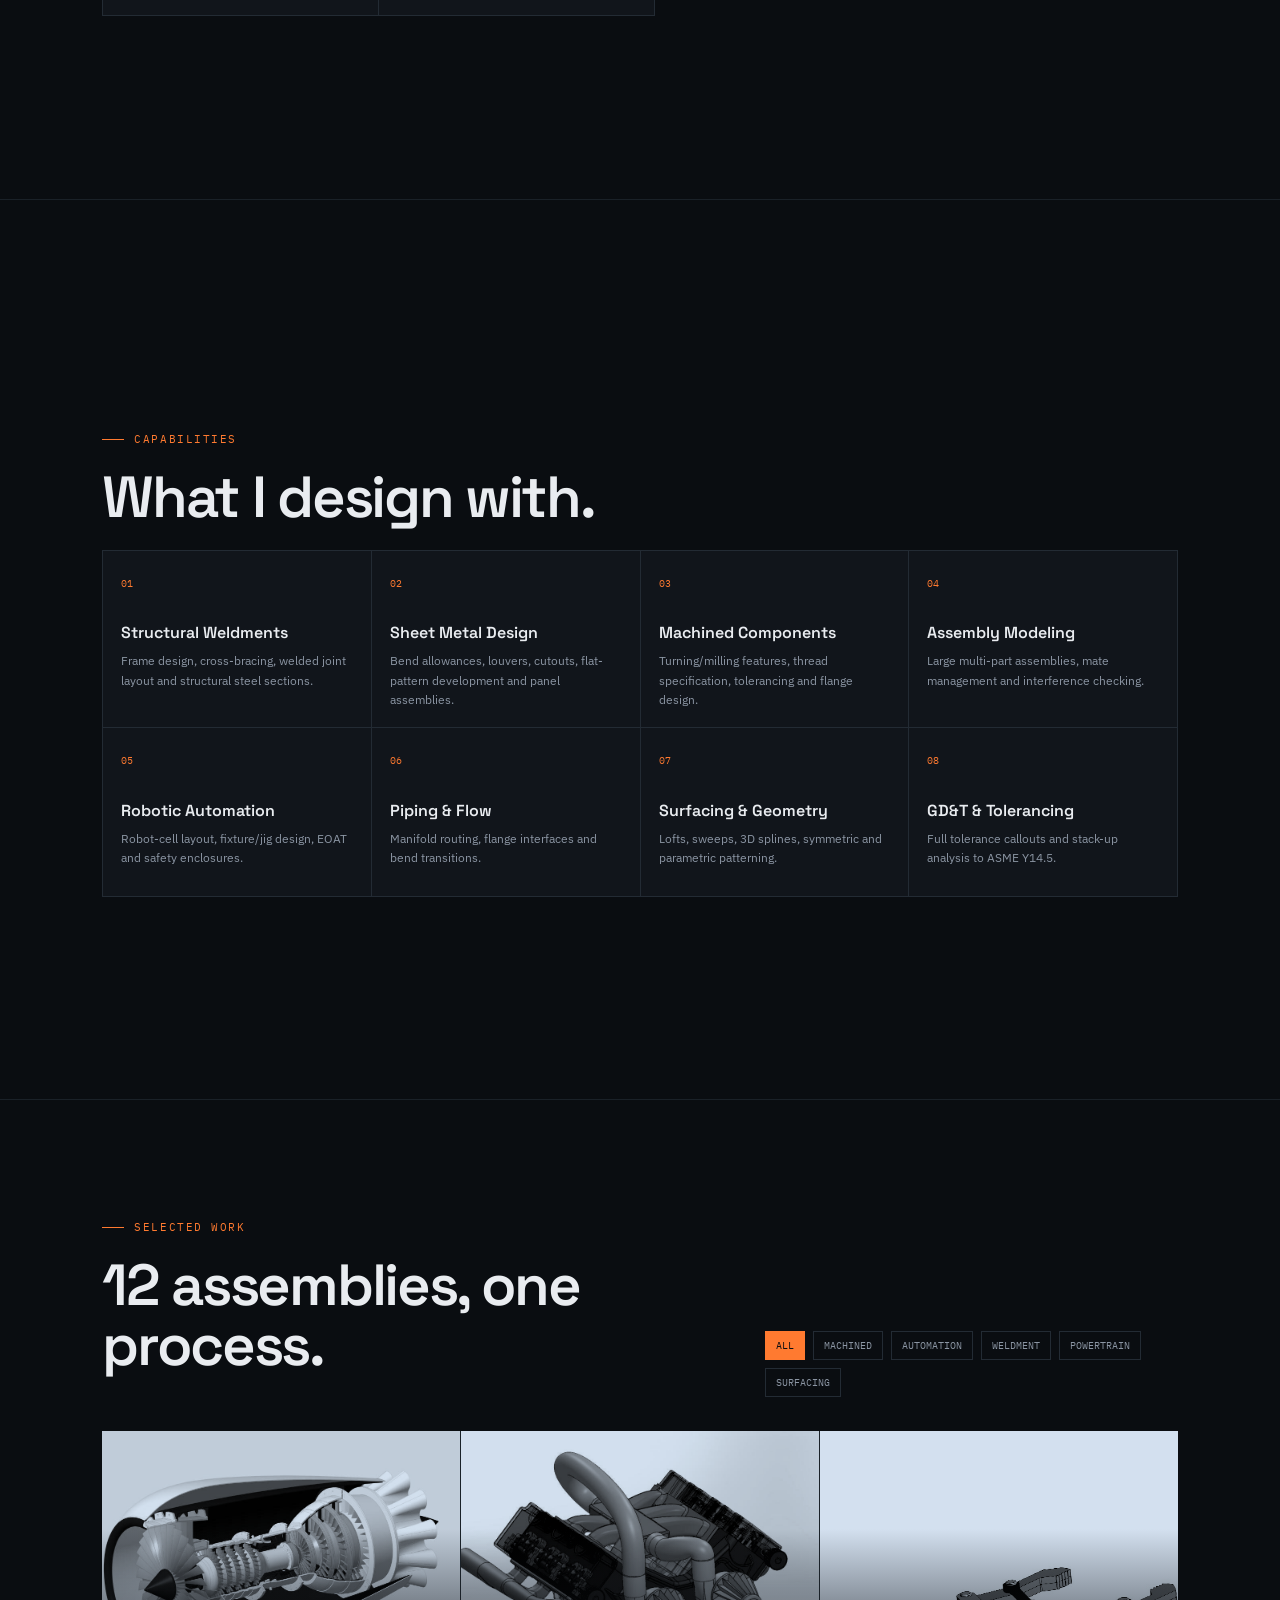
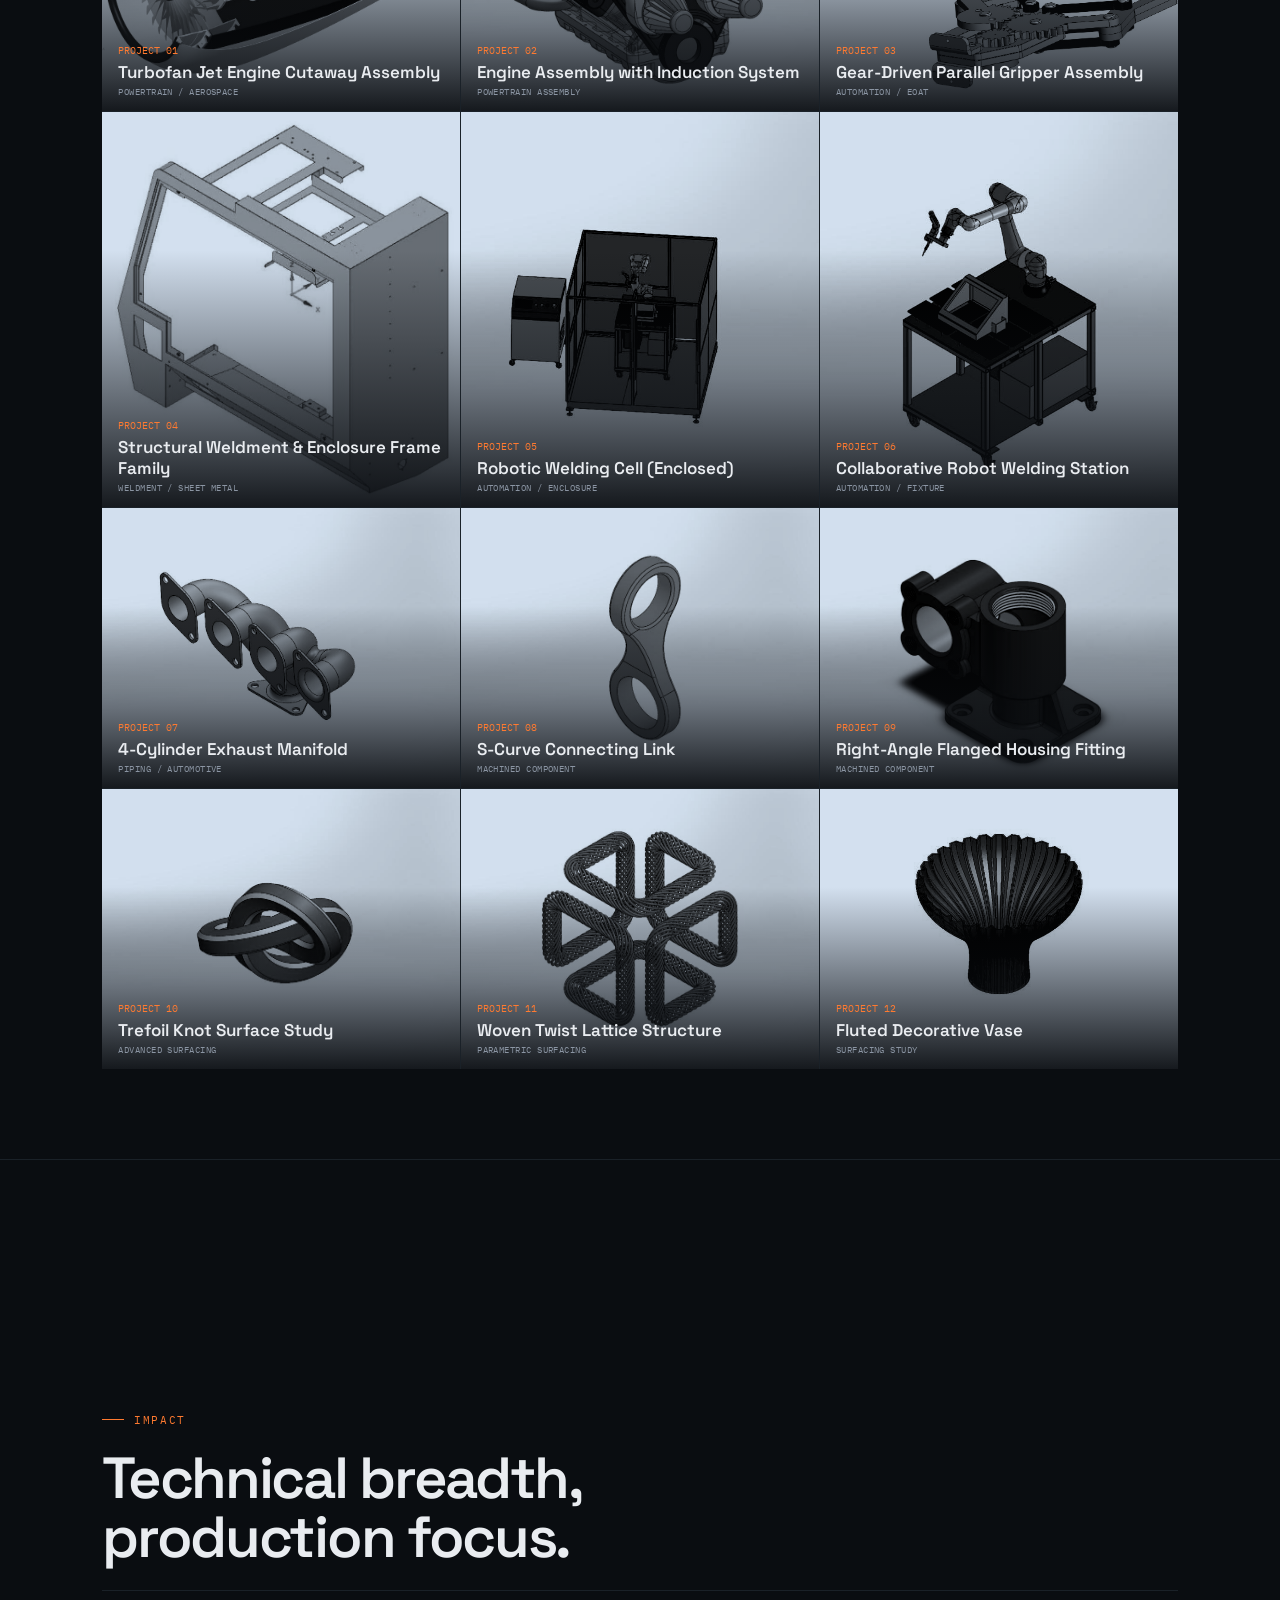
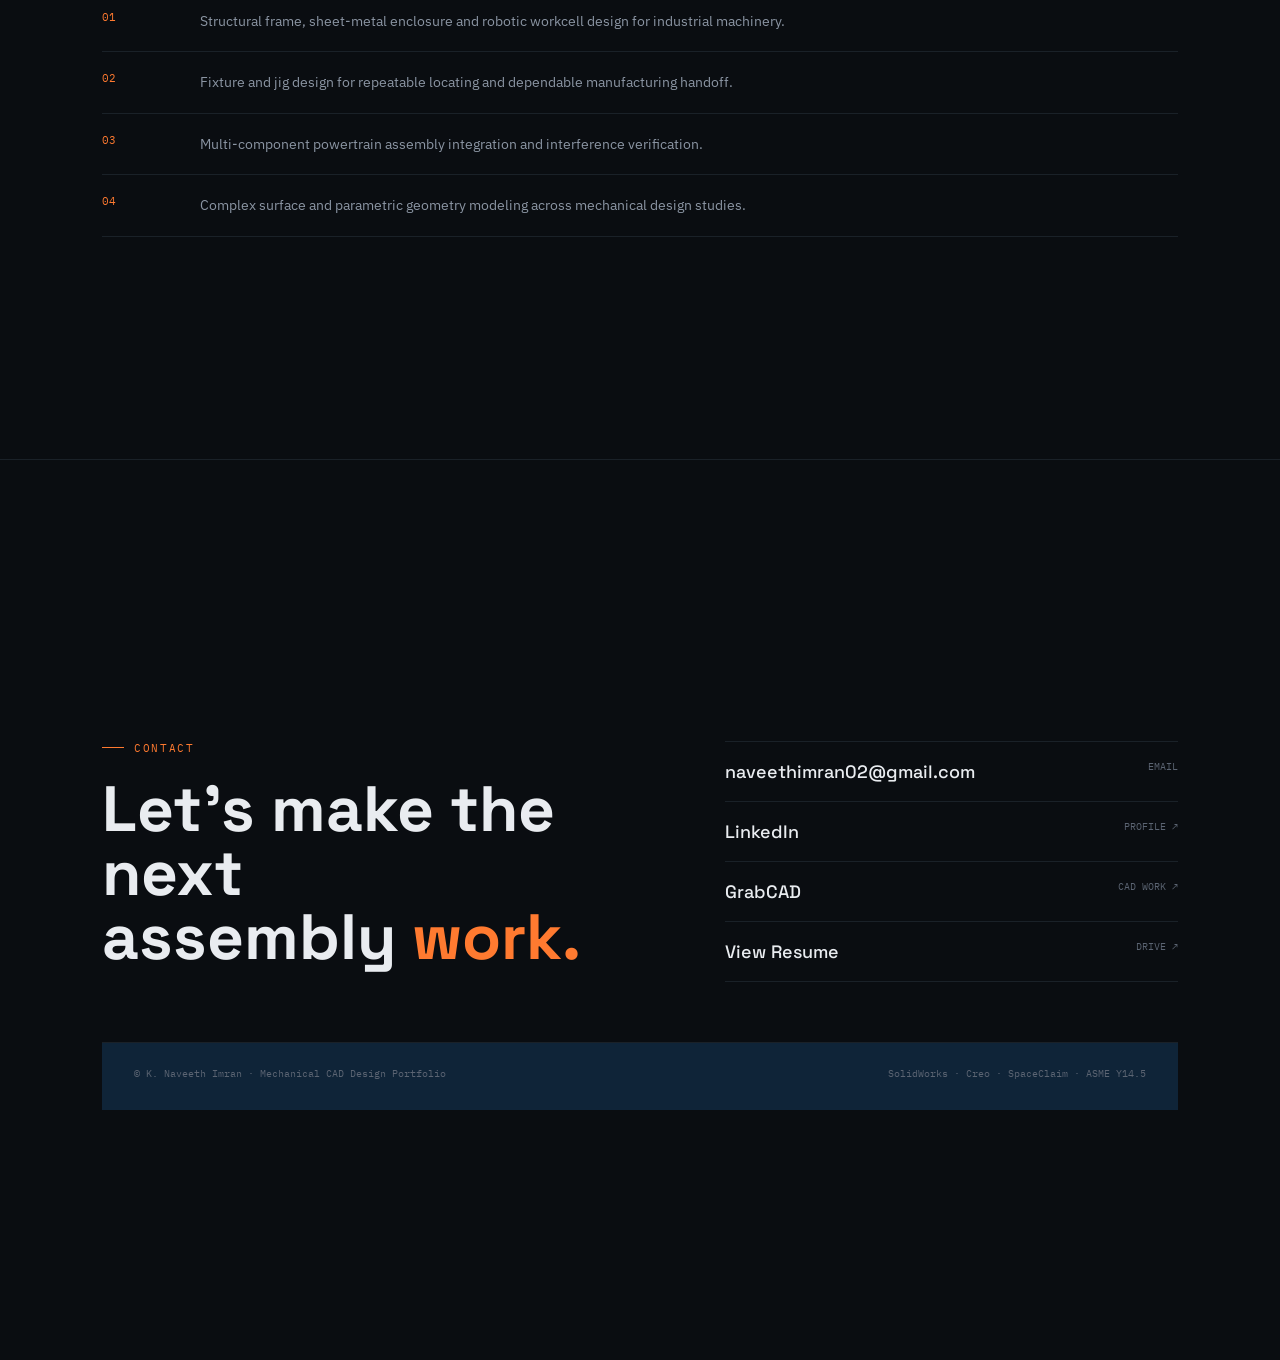
==== commit 90987635: "test3" ====
--- a/index.html
+++ b/index.html
@@ -386,6 +386,13 @@
   height:auto;
   display:block;
 }
+.stage-viewer{
+  display:block;
+  width:100%;
+  aspect-ratio:16/10;
+  border:0;
+  background:#EEF0EF;
+}
 .stage-frame{
   position:absolute;inset:10px;
   border:1px dashed rgba(74,96,114,0.35);
@@ -570,6 +577,8 @@
   color:var(--steel);
 }
 </style>
+<style id="ref-shell-critical">html{background:#0a0d11}body{margin:0;background:#0a0d11;visibility:hidden}body.ref-portfolio{visibility:visible}</style>
+<link rel="stylesheet" href="portfolio-redesign.css">
 </head>
 <body>
 
@@ -628,7 +637,7 @@
         <span>GD&amp;T · ASME Y14.5</span>
       </div>
       <div class="stats-strip">
-        <div class="stat"><div class="num">11</div><div class="lbl">Featured Projects</div></div>
+        <div class="stat"><div class="num">12</div><div class="lbl">Featured Projects</div></div>
         <div class="stat"><div class="num">7</div><div class="lbl">Years Experience</div></div>
         <div class="stat"><div class="num">50+</div><div class="lbl">Assemblies Shipped</div></div>
         <div class="stat"><div class="num">0</div><div class="lbl">Quality Rejections</div></div>
@@ -666,11 +675,27 @@
   </div>
 </footer>
 
-<script id="app-data" type="application/json">{"projects": [{"id": "turbofan", "num": "01", "title": "Turbofan Jet Engine Cutaway Assembly", "cat": "Powertrain / Aerospace", "images": ["p11a-turbofan1", "p11b-turbofan2"], "model3d": "3d-models/turbofan-cutaway.html", "imagecaps": ["Cutaway view \u2014 full-length section through fan, compressor, combustor, and turbine stages", "Reverse-angle cutaway \u2014 nose cone, fan blade root fixing, and rear turbine/nozzle detail"], "overview": "Full sectioned assembly model of a two-spool turbofan jet engine, clipped as a cutaway to expose the internal gas-path architecture end to end: nose spinner and fan, low- and high-pressure compressor stages, combustor with fuel manifold hardware, and high- and low-pressure turbine stages leading to the rear nozzle. Shaded to distinguish major systems \u2014 structural casings in white/grey, rotating aerofoil stages in grey, and combustor/fuel-system hardware highlighted in red and yellow.", "objective": "Model and section a complete multi-stage turbomachinery assembly to communicate internal gas-path flow, rotor/stator stage arrangement, and system integration for engineering review and presentation.", "features": ["Multi-stage axial fan and compressor rotor/stator assembly", "Annular combustor section with fuel manifold and igniter hardware", "High- and low-pressure turbine stages driving the compressor spools", "Outer nacelle/casing shell with full-length clipped section view", "Colour-coded sub-systems for visual differentiation of hardware groups"], "considerations": "Concentricity and clearance management between nested rotating spools, stage-to-stage aerofoil count and pitch, casing section-cut continuity for a clean clipping plane, and colour/material differentiation to keep a dense assembly legible in review.", "cadskills": "Large multi-stage rotating assembly modeling, circular pattern of aerofoil stages, section/clipping-plane views for presentation, nested-spool mate management, colour/appearance assignment for sub-system clarity.", "manufacturing": "Not determinable from the source images \u2014 representative of cast/machined turbine components and formed sheet-metal casings typical of aerospace powertrain manufacture.", "outcome": "Demonstrates capability in modeling and presenting complex, multi-stage turbomachinery assemblies \u2014 extending powertrain assembly experience (Project 02) into high-stage-count aerospace gas-turbine architecture with clear internal-system visualization.", "callouts": [{"x": 22, "y": 48, "t": "Fan and nose spinner stage"}, {"x": 45, "y": 42, "t": "Compressor stages, low- and high-pressure"}, {"x": 58, "y": 45, "t": "Annular combustor, fuel manifold hardware"}, {"x": 78, "y": 40, "t": "Turbine stages and rear nozzle"}]}, {"id": "engine", "num": "02", "title": "Engine Assembly with Induction System", "cat": "Powertrain Assembly", "images": ["p3-engine"], "model3d": "3d-models/engine-assembly.html", "overview": "V-configuration engine assembly including cylinder head covers, intake piping, dual turbocharger/impeller components, front pulley and belt system, and exhaust manifold \u2014 a full engine sub-system assembly with multiple integrated components.", "objective": "Integrate induction, exhaust, and accessory drive components into a complete engine assembly for packaging and interference verification.", "features": ["Dual cylinder head/valve cover assemblies", "Twin turbocharger/compressor wheel components", "Routed intake piping between compressors and manifold", "Front accessory pulley and belt drive system", "Integrated exhaust manifold (Project 06 family)"], "considerations": "Component interference checking, thermal zoning between intake and exhaust, belt alignment and pulley center-distance, packaging within engine bay envelope.", "cadskills": "Large multi-part assembly modeling, mate/constraint management, sub-assembly integration, mechanism modeling (belt/pulley).", "manufacturing": "Multi-component assembly of cast, machined, and formed parts.", "outcome": "Demonstrates ability to manage complex, multi-component powertrain assemblies with mechanical, thermal, and motion interfaces.", "callouts": [{"x": 30, "y": 28, "t": "Cylinder head / valve cover assembly"}, {"x": 45, "y": 15, "t": "Intake piping routed to manifold"}, {"x": 62, "y": 52, "t": "Twin turbocharger / compressor wheels"}, {"x": 58, "y": 80, "t": "Front pulley and belt drive"}]}, {"id": "frames", "num": "03", "title": "Structural Weldment & Enclosure Frame Family", "cat": "Weldment / Sheet Metal", "images": ["p10a-frame", "p10b-tower", "p10c-enclosure", "p10d-interior", "p10e-rack", "p10f-rollcage"], "imagecaps": ["Open machine-base frame with window cutout", "Tall multi-level equipment tower frame", "Fully paneled electrical/equipment enclosure with ventilation louvers", "Enclosure interior with mounted sub-box and support bracket", "Shelved rack frame with slide-rail hardware", "Roll-cage-style frame with angled corner bracing"], "overview": "A set of structural steel weldment frames and sheet-metal enclosures: an open machine-base frame with window cutout, a tall multi-level equipment tower frame, a fully paneled electrical/equipment enclosure with ventilation louvers, an enclosure interior with a mounted sub-box and support bracket, a shelved rack frame, and a roll-cage-style frame with angled corner bracing.", "objective": "Provide structurally sound weldment frames and protective enclosures for housing industrial equipment, control components, and mechanical assemblies.", "features": ["Welded structural steel frame construction with cross-bracing", "Sheet-metal enclosure panels with ventilation louvers and cutouts", "Multi-level shelving/rack frame with slide-rail hardware", "Internal equipment mounting brackets and sub-box housing", "Angled corner frame bracing for structural/access geometry", "Bolt-hole patterns for panel and component attachment throughout"], "considerations": "Structural rigidity under equipment load, panel-to-frame fastening strategy, ventilation/thermal management via louver placement, weld joint accessibility, sheet-metal bend allowances, cable/component access openings. Key challenge: balancing open-frame accessibility for maintenance and wiring against structural rigidity, while integrating ventilation without compromising enclosure strength.", "cadskills": "Weldment frame modeling, sheet-metal design (bends, louvers, cutouts), large-assembly management, structural member/profile modeling, hardware library integration (slides, fasteners).", "manufacturing": "Structural frame (welded steel), sheet metal (formed/laser-cut panels), assemblies.", "outcome": "Demonstrates comprehensive weldment and enclosure design capability spanning structural frames, protective housings, and equipment integration \u2014 core skills for industrial machine and panel-building applications.", "callouts": [{"x": 40, "y": 20, "t": "Window cutout in open machine-base frame"}, {"x": 30, "y": 60, "t": "Cross-bracing at frame base"}]}, {"id": "weldcell", "num": "04", "title": "Robotic Welding Cell (Enclosed)", "cat": "Automation / Enclosure", "images": ["p4-weldcell"], "overview": "Fully enclosed robotic welding workcell featuring a FANUC robot arm mounted on a mobile fixture table, surrounded by a modular safety-panel enclosure with an internal partition wall, paired with a separate chiller/power unit for automated welding with operator safety isolation.", "objective": "Provide a safe, contained work envelope for automated robotic welding with process equipment integrated externally.", "features": ["Modular aluminum-extrusion safety enclosure with panel infill", "Internal partition dividing process zones", "Mobile fixture table with robot base mount", "External chiller unit with control panel (start/stop/e-stop)", "Caster-mounted mobility for cell repositioning"], "considerations": "Safety enclosure compliance (operator protection from arc/spatter), cable/hose routing between chiller and robot, structural rigidity of the extrusion frame, workcell footprint optimization.", "cadskills": "Frame/extrusion assembly modeling, enclosure panel layout, multi-body workcell integration, standard component library use (robot, chiller).", "manufacturing": "Structural frame (aluminum extrusion), sheet metal panels, assembly integration.", "outcome": "Demonstrates automation workcell design capability including safety enclosure integration and utility equipment coordination.", "callouts": [{"x": 22, "y": 38, "t": "External chiller unit with control panel"}, {"x": 54, "y": 45, "t": "FANUC robot arm on mobile fixture table"}, {"x": 64, "y": 30, "t": "Modular safety-panel enclosure"}]}, {"id": "cobot", "num": "05", "title": "Collaborative Robot Welding Station", "cat": "Automation / Fixture", "images": ["p5-cobot"], "overview": "Mobile welding workstation built around a FANUC CRX-10iA collaborative robot mounted on a modular fixture table with T-slot tooling plates, a welding torch end-effector, part fixture, and lower-shelf storage for auxiliary equipment.", "objective": "Provide a flexible, mobile fixture platform for collaborative robotic welding of small-to-medium fabricated parts.", "features": ["Cobot-mounted welding torch end-of-arm tooling", "Modular T-slot fixture table for reconfigurable tooling", "Dedicated part fixture/jig for weldment positioning", "Lower shelf for auxiliary equipment storage", "Caster-mounted mobile base frame"], "considerations": "Fixture repeatability and part-locating accuracy, cobot reach/workspace envelope, table rigidity under welding fixture loads, cable management to the end-effector.", "cadskills": "Fixture/jig design, modular tooling table layout, robot workspace/reach verification, weldment frame modeling.", "manufacturing": "Structural frame (welded/bolted steel), sheet metal fixture components, assembly.", "outcome": "Demonstrates fixture design and cobot integration skills applicable to flexible manufacturing cells.", "callouts": [{"x": 58, "y": 22, "t": "FANUC CRX-10iA cobot, welding torch tooling"}, {"x": 40, "y": 45, "t": "Modular T-slot fixture table"}, {"x": 38, "y": 72, "t": "Lower shelf, auxiliary equipment storage"}]}, {"id": "manifold", "num": "06", "title": "4-Cylinder Exhaust Manifold", "cat": "Piping / Automotive", "images": ["p2-manifold"], "overview": "Four-port exhaust manifold assembly with individual mounting flanges for each cylinder port, merging into a common collector outlet flange. Smooth bend transitions manage exhaust gas flow from four separate ports into a single discharge path.", "objective": "Collect and route exhaust gases from four cylinder ports into a single outlet while minimizing flow restriction and packaging within engine bay constraints.", "features": ["Four individual inlet flanges with bolt-hole patterns", "Smooth curved runner geometry for flow continuity", "Common collector outlet with mounting flange", "Compact packaging with staggered runner routing"], "considerations": "Flow path optimization, thermal expansion allowance, flange bolt pattern standardization, and wall thickness for pressure/thermal loading.", "cadskills": "Pipe/tube modeling, flange and bolt-pattern design, multi-branch surface blending, assembly of merging flow paths.", "manufacturing": "Consistent with tube bending / welding or investment casting.", "outcome": "Demonstrates proficiency in fluid-routing component design for automotive/powertrain applications.", "callouts": [{"x": 29, "y": 30, "t": "Cylinder 1 inlet flange, 2-bolt pattern"}, {"x": 50, "y": 38, "t": "Staggered runner routing, smooth bend radii"}, {"x": 58, "y": 65, "t": "Common collector outlet, base mounting flange"}]}, {"id": "scurve", "num": "07", "title": "S-Curve Connecting Link", "cat": "Machined Component", "images": ["p1-scurve"], "overview": "Machined structural link with an S-shaped, figure-eight profile and two large circular bores at opposing ends. The curved web connects both bosses while minimizing material through the transition zone, suggesting a load-bearing linkage or rocker-type component.", "objective": "Transfer load or motion between two rotational axes while minimizing weight and maintaining structural continuity through a smooth curved profile.", "features": ["Dual concentric bore bosses for pin/shaft interface", "Continuous S-curve web geometry", "Uniform wall thickness through the transition section", "Symmetric mass distribution about the central twist"], "considerations": "Stress concentration management through the curved transition, bore concentricity for bearing/pin fit, and material continuity to avoid thin-wall failure points under cyclic loading.", "cadskills": "Complex 3D surface/solid modeling, loft/sweep feature construction, symmetric constraint management.", "manufacturing": "Geometry consistent with CNC machining or casting.", "outcome": "Demonstrates capability in modeling non-planar, continuously curved load-bearing components requiring precise bore alignment.", "callouts": [{"x": 54, "y": 26, "t": "Upper bore boss \u2014 pin/shaft interface"}, {"x": 48, "y": 50, "t": "S-curve web transition, uniform wall section"}, {"x": 50, "y": 76, "t": "Lower bore boss, concentric with upper"}]}, {"id": "flange", "num": "08", "title": "Right-Angle Flanged Housing Fitting", "cat": "Machined Component", "images": ["p7-flange"], "overview": "Machined right-angle housing component with a bolted flange interface on one axis and a threaded cylindrical bore with a base mounting flange on the perpendicular axis \u2014 likely a mounting adapter or actuator/sensor housing.", "objective": "Provide a rigid right-angle mechanical interface between two mounting systems, one bolted-flange and one threaded connection.", "features": ["Bolted circular flange with 4-hole pattern (one face)", "Internal ACME/standard thread bore (perpendicular face)", "Base mounting flange with 4-hole bolt pattern", "Cast/machined right-angle body transition"], "considerations": "Thread specification and fit tolerance, flange bolt-circle standardization, wall thickness at the right-angle transition for structural strength.", "cadskills": "Machined part modeling, thread feature creation, flange/bolt-pattern design, multi-axis feature placement.", "manufacturing": "Machined parts (turning/milling), threading operation.", "outcome": "Demonstrates precision machined-component design with multiple mounting interface types.", "callouts": [{"x": 34, "y": 38, "t": "Bolted circular flange, 4-hole pattern"}, {"x": 63, "y": 30, "t": "Internal threaded bore, perpendicular face"}, {"x": 45, "y": 70, "t": "Base mounting flange, 4-hole pattern"}]}, {"id": "trefoil", "num": "09", "title": "Trefoil Knot Surface Study", "cat": "Advanced Surfacing", "images": ["p8-trefoil"], "overview": "Mathematical trefoil knot modeled as a continuous swept ring form, demonstrating advanced 3D curve and surface generation technique.", "objective": "Demonstrate mastery of complex 3D sweep/loft path modeling using mathematically defined curves.", "features": ["Continuous self-intersecting closed-loop geometry", "Constant cross-sectional profile along a complex 3D path", "Smooth surface continuity through overlapping loops"], "considerations": "3D sketch/path continuity, surface self-intersection management, consistent sweep profile control.", "cadskills": "3D curve/spline construction, sweep feature modeling along non-planar paths, complex topology management.", "manufacturing": "Not determinable from the source images \u2014 geometry suited to additive manufacturing.", "outcome": "Demonstrates advanced 3D sketching and surfacing proficiency beyond standard mechanical part modeling.", "callouts": [{"x": 50, "y": 35, "t": "Self-intersecting closed-loop path"}, {"x": 42, "y": 58, "t": "Constant cross-section along the sweep"}]}, {"id": "lattice", "num": "10", "title": "Woven Twist Lattice Structure", "cat": "Parametric Surfacing", "images": ["p9-lattice"], "overview": "Complex interlocking hexagonal lattice composed of six twisted/braided triangular loops forming a symmetric woven pattern \u2014 an advanced parametric surfacing and sweep-pattern exercise.", "objective": "Demonstrate parametric modeling of repeating, interwoven geometric patterns with consistent twist pitch.", "features": ["Six-fold symmetric triangular loop arrangement", "Continuous helical/twisted strand geometry", "Interlocking woven pattern with consistent pitch"], "considerations": "Pattern symmetry control, helical sweep pitch consistency, avoidance of surface self-intersection across interwoven strands.", "cadskills": "Parametric patterning, helical sweep modeling, symmetric feature arrays, complex assembly of repeated geometry.", "manufacturing": "Not determinable from the source images \u2014 geometry suited to additive manufacturing.", "outcome": "Demonstrates high-level parametric and surfacing skill applicable to advanced geometric design challenges.", "callouts": [{"x": 50, "y": 30, "t": "Six-fold symmetric loop arrangement"}, {"x": 38, "y": 55, "t": "Interlocking woven strand pattern"}]}, {"id": "vase", "num": "11", "title": "Fluted Decorative Vase", "cat": "Surfacing Study", "images": ["p6-vase"], "overview": "Decorative vase with a radially fluted bowl profile transitioning into a narrow cylindrical base, modeled as a surfacing and aesthetic exercise rather than a functional mechanical component.", "objective": "Demonstrate advanced surface modeling technique through an aesthetically driven consumer product form.", "features": ["Radial flute pattern across the bowl surface", "Smooth profile transition from bowl to base", "Symmetric revolved/patterned geometry"], "considerations": "Surface continuity (curvature control) between flutes, draft considerations if manufactured via molding.", "cadskills": "Surface modeling, circular pattern features, revolve/loft operations, aesthetic surfacing.", "manufacturing": "Form consistent with injection molding, casting, or additive manufacturing.", "outcome": "Demonstrates non-functional / aesthetic surfacing capability complementing functional mechanical design skills.", "callouts": [{"x": 50, "y": 32, "t": "Radial flute pattern, controlled curvature"}, {"x": 50, "y": 62, "t": "Bowl-to-base profile transition"}]}], "images": {"p1-scurve": "[data-uri]", "p2-manifold": "[data-uri]", "p3-engine": "[data-uri]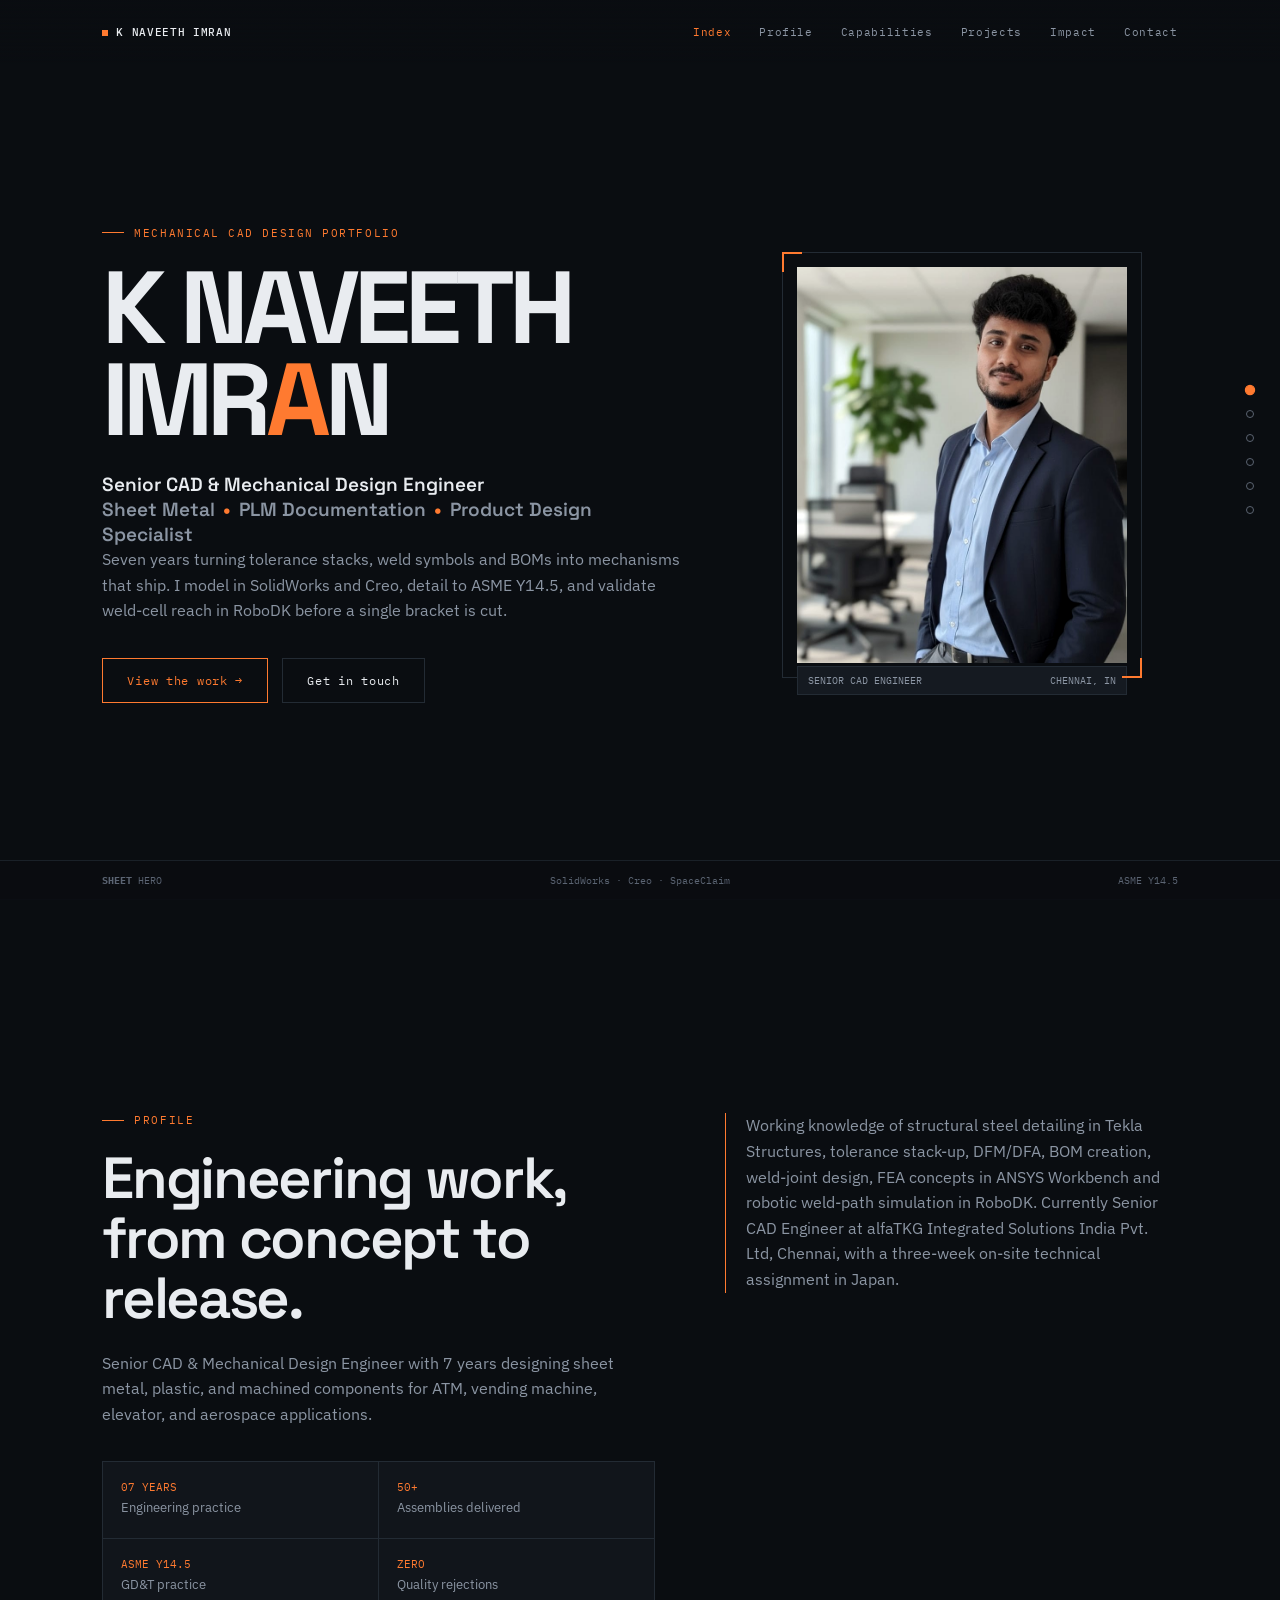
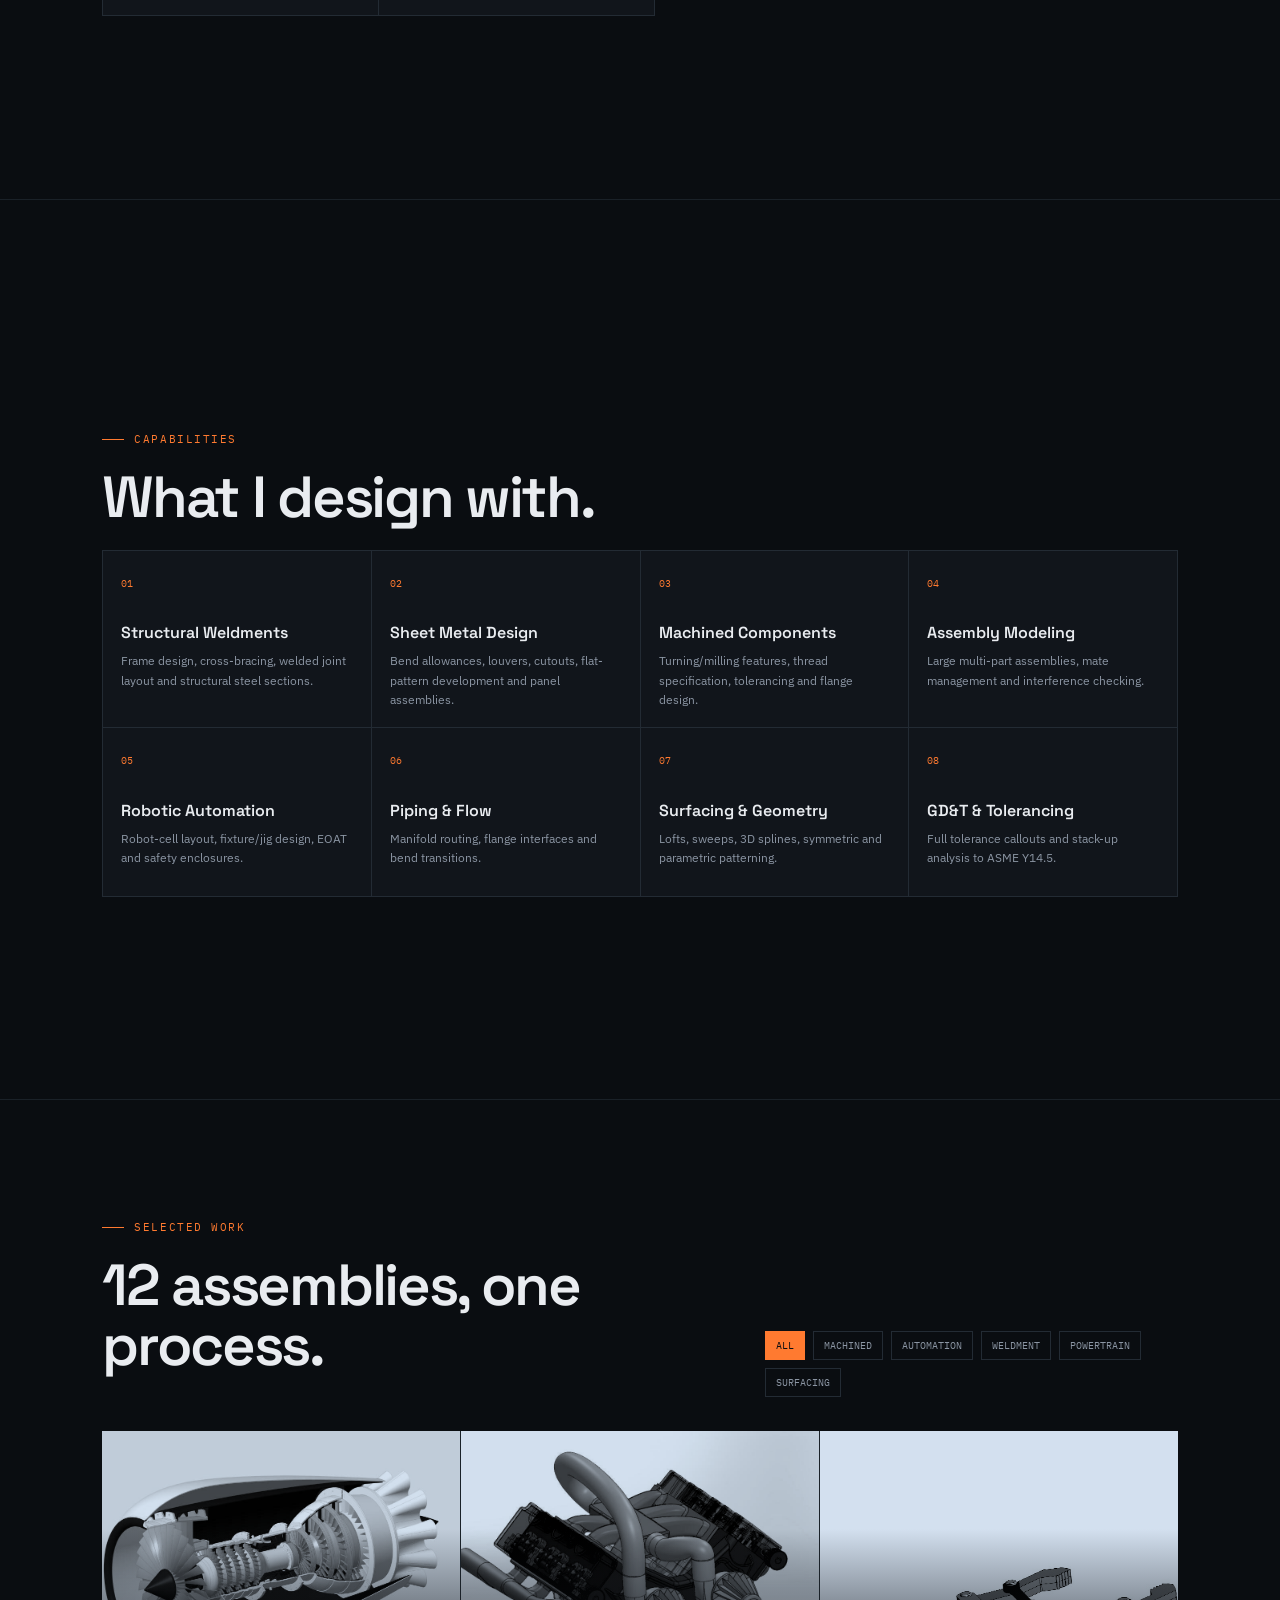
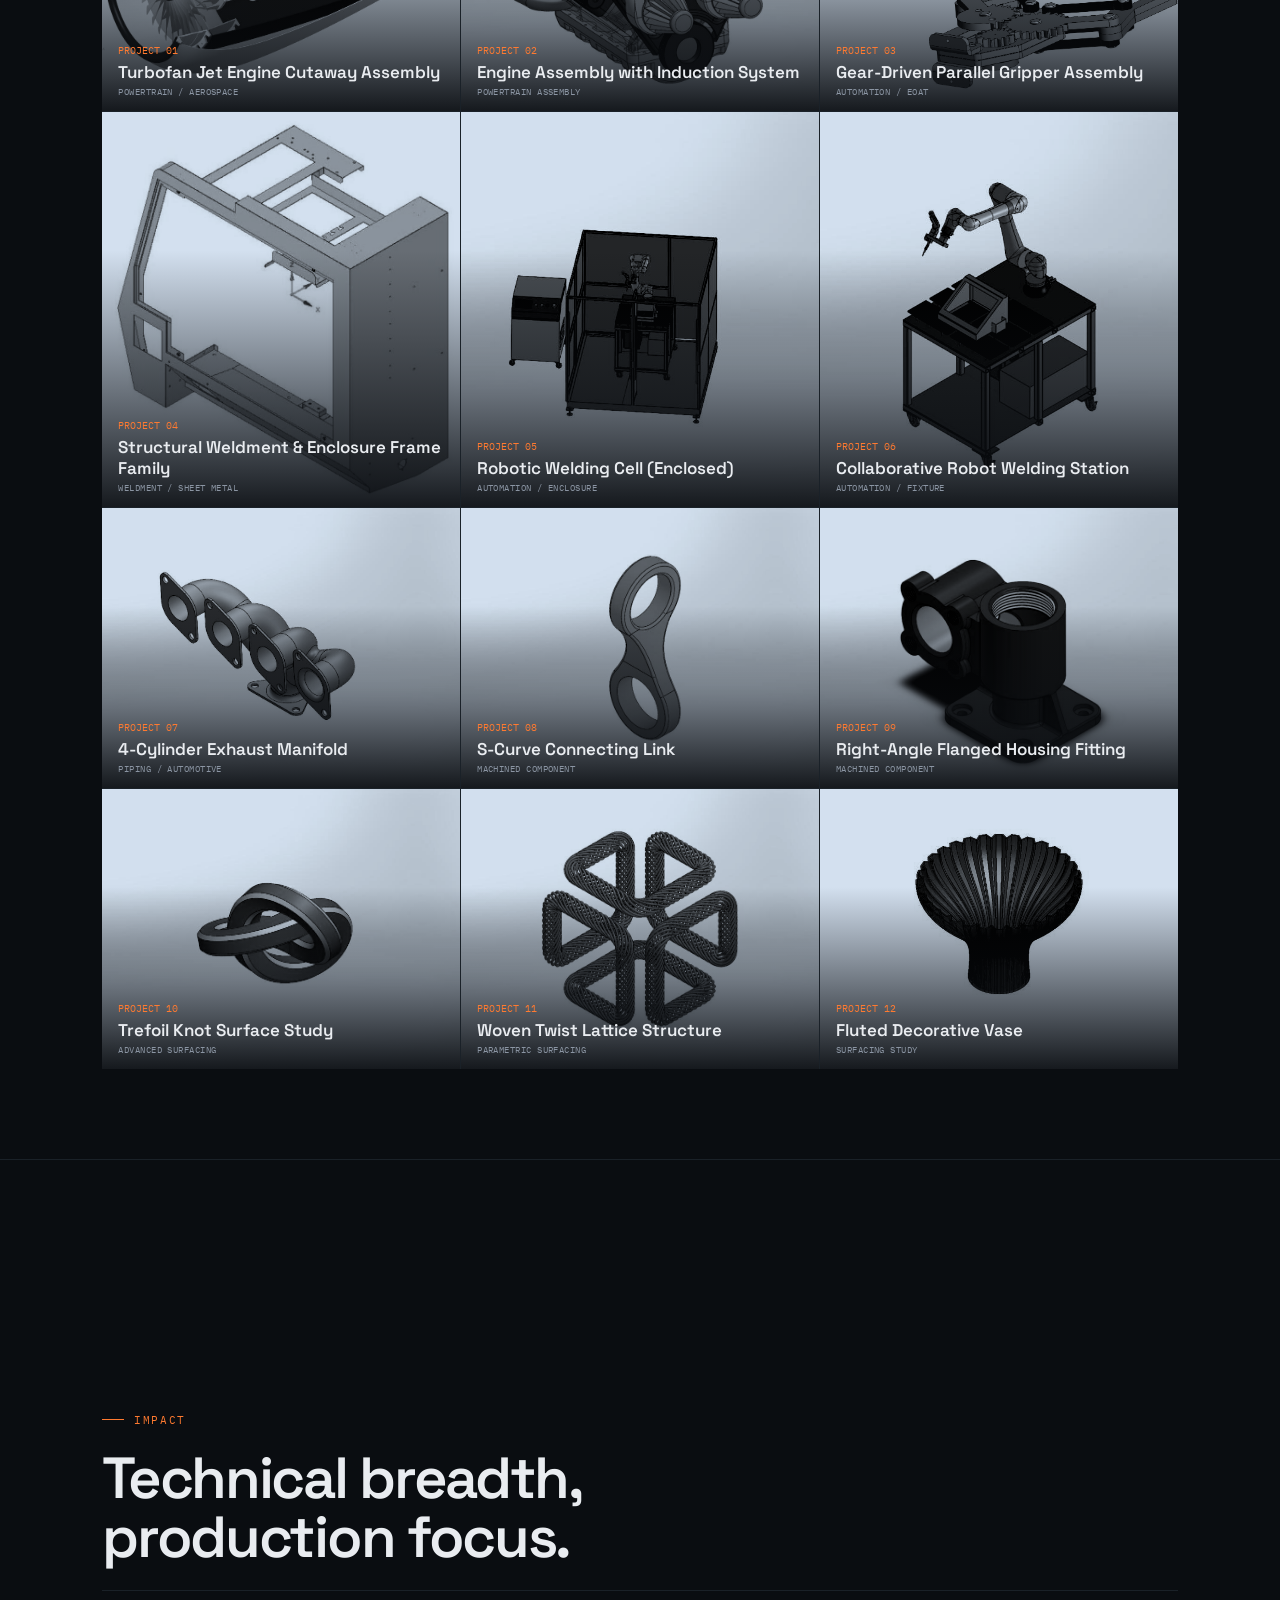
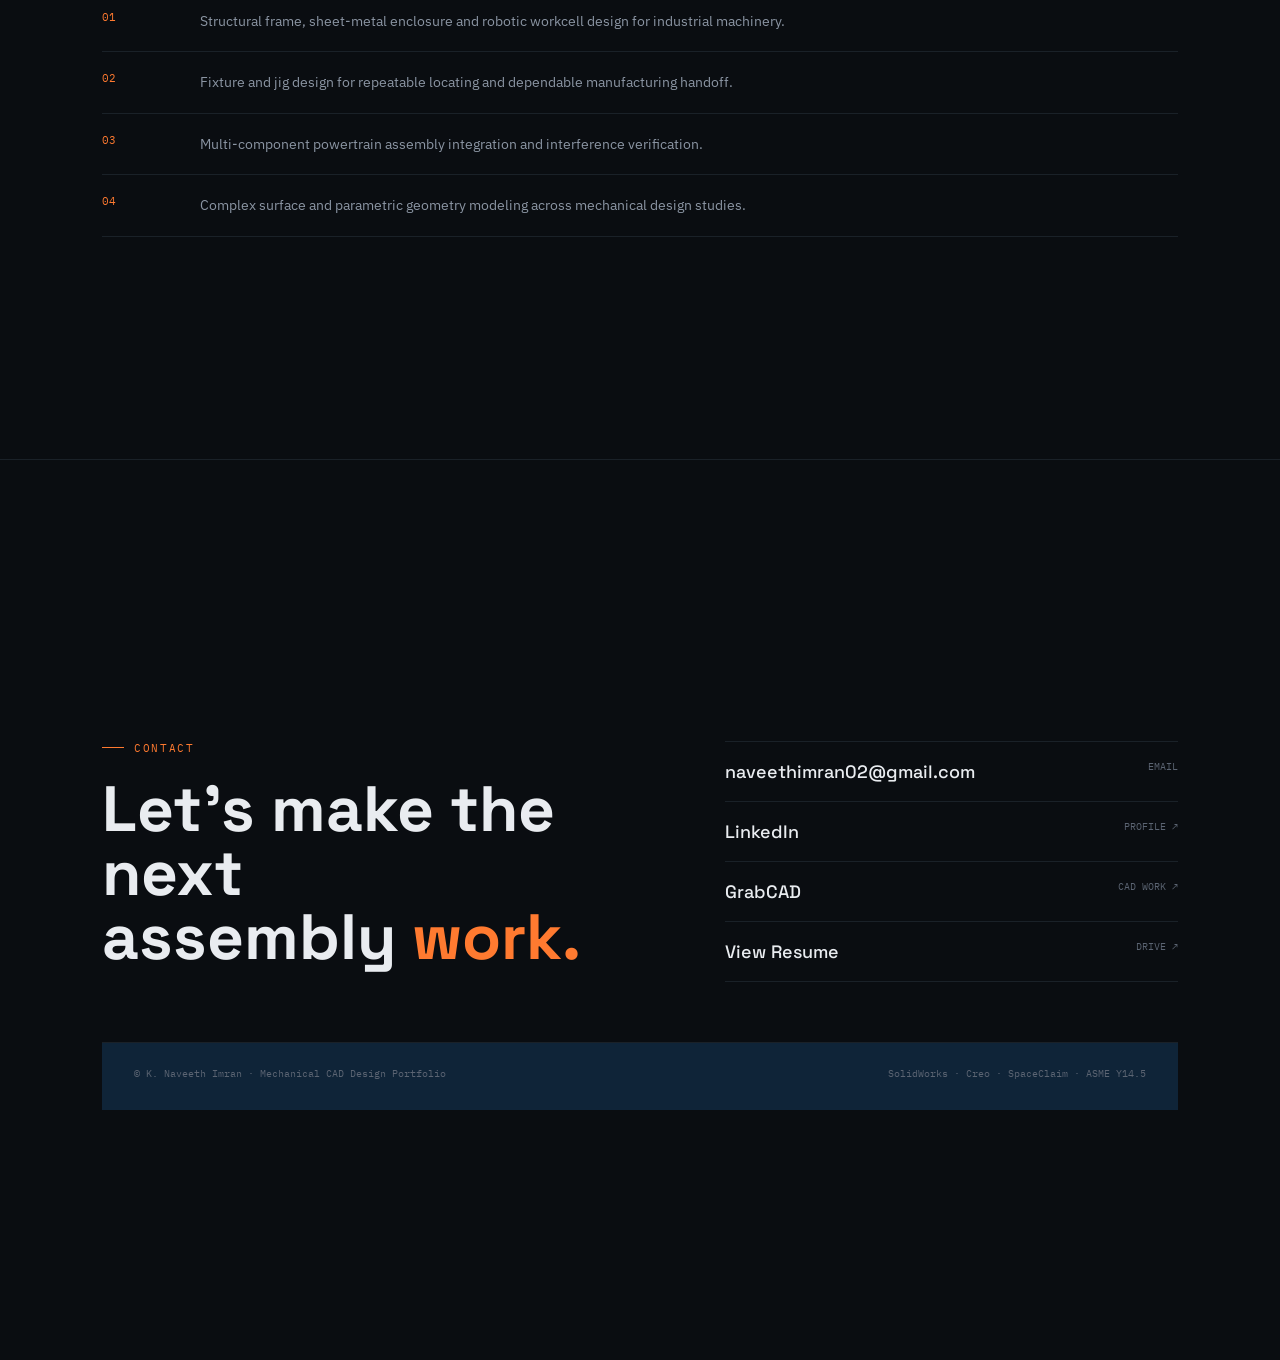
